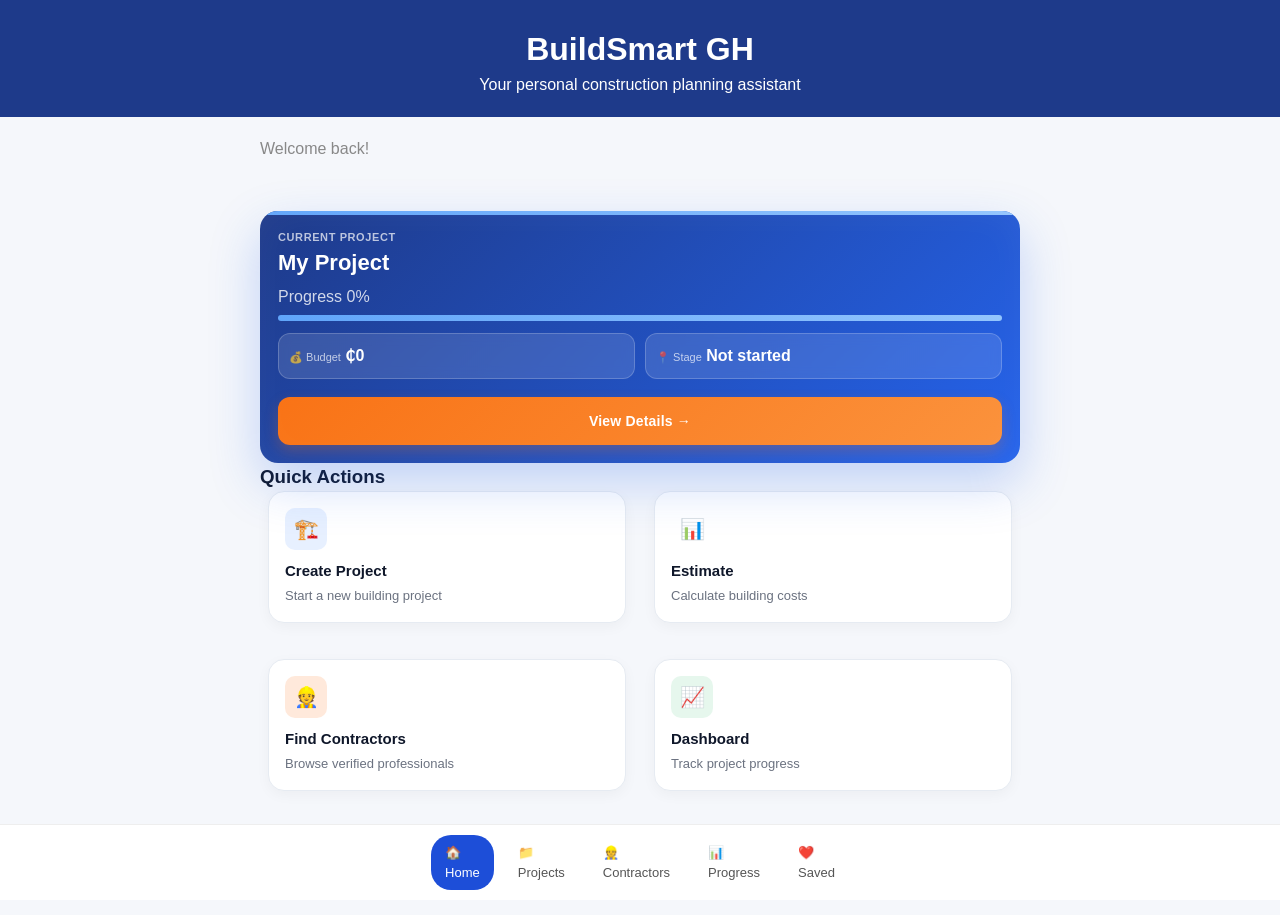
==== index.html @ ea1d282f "Initial commit - BuildSmart project (HTML, CSS, JS, assets) BuildSmart is a guided construction plan" ====
<!DOCTYPE html>
<html lang="en">

<head>
<meta charset="UTF-8">
<meta name="viewport" content="width=device-width, initial-scale=1.0">
<title>BuildSmart GH</title>

<link rel="stylesheet" href="styles.css">
<link rel="stylesheet" href="premium.css">
<link rel="icon" href="data:,">
</head>

<body>

<header class="main-header">
  <h1>BuildSmart GH</h1>
  <p>Your personal construction planning assistant</p>
</header>

<main class="dashboard-container">

  <!-- HEADER -->
  <section class="dashboard-header">
    <p>Welcome back!</p>
  </section>

<!-- ========================= -->
<!-- STAGE TRACKER -->
<!-- ========================= -->
<div id="stageTracker" class="stage-tracker"></div>

  <!-- CURRENT PROJECT CARD -->
  <div class="current-project-card">
  <h3>Current Project</h3>

  <p id="currentProjectName">My Project</p>

  <!-- Progress -->
  <div class="progress-section">
    <div class="progress-header">
      <span>Progress</span>
      <span id="progressPercent">0%</span>
    </div>

    <div class="progress-bar">
      <div id="progressFill"></div>
    </div>
  </div>

  <!-- Info Boxes -->
    <div class="project-info">
    <div class="info-box">
      <span class="label">Budget</span>
      <span id="projectBudget">₵0</span>
    </div>

    <div class="info-box">
        <span class="label">Stage</span>
        <span id="stageText">Not started</span>
      </div>
    </div>

  <!-- CTA -->
    <button class="primary-btn full-width" onclick="goTo('estimate-result.html')">
      View Details →
    </button>
  </div>

  <!-- QUICK ACTIONS -->
<section class="quick-actions">
  <h3>Quick Actions</h3>

  <div class="actions-grid">

    <!-- CREATE PROJECT (PRIMARY ENTRY) -->
    <div class="action-card" onclick="goTo('create-project.html')">
      <div class="action-icon blue">🏗️</div>
      <h4>Create Project</h4>
      <p>Start a new building project</p>
    </div>

    <!-- ESTIMATE (TOOL) -->
    <div class="action-card" onclick="goTo('estimator.html')">
      <div class="action-icon purple">📊</div>
      <h4>Estimate</h4>
      <p>Calculate building costs</p>
    </div>

    <!-- FIND CONTRACTORS -->
    <div class="action-card" onclick="goTo('contractors.html')">
      <div class="action-icon orange">👷</div>
      <h4>Find Contractors</h4>
      <p>Browse verified professionals</p>
    </div>

    <!-- DASHBOARD (TRACK PROGRESS) -->
    <div class="action-card" onclick="goTo('estimate-result.html')">
      <div class="action-icon green">📈</div>
      <h4>Dashboard</h4>
      <p>Track project progress</p>
    </div>

  </div>
</section>

</main>

<nav class="bottom-nav">

  <a href="index.html" class="nav-item active">
    <span>🏠</span>
    <p>Home</p>
  </a>

  <a href="projects.html" class="nav-item">
    <span>📁</span>
    <p>Projects</p>
  </a>

  <a href="contractors.html" class="nav-item">
    <span>👷</span>
    <p>Contractors</p>
  </a>

  <a href="estimate-result.html" class="nav-item">
    <span>📊</span>
    <p>Progress</p>
  </a>

  <a href="saved.html" class="nav-item">
    <span>❤️</span>
    <p>Saved</p>
  </a>

</nav>

<!-- ===== SCRIPT ===== -->
<script src="script.js"></script>

</body>
</html>
---- styles.css ----
/* DESIGN SYSTEM */

body {
  background: #f7f8fa;
  font-family: Arial, sans-serif;
  margin: 0;
  color: #1a1a1a;
}

/* ===== DASHBOARD CORE SYSTEM ===== */

.btn-primary {
  display: block;
  width: 100%;

  padding: 10px;
  border-radius: 6px;

  text-align: center;
  text-decoration: none;
  font-weight: 500;

  border: 1px solid #ccc;
  background: transparent;
  color: #111;
}

.btn-primary:hover {
  background: #333;
}





/* =========================
   RESET / BASE
========================= */
* {
  margin: 0;
  padding: 0;
  box-sizing: border-box;
}

body {
  font-family: Arial, sans-serif;
  background: #f4f6f8;
  color: #111;
  line-height: 1.5;
}


/* =========================
   HEADER
========================= */
.main-header {
  background: #1e3a8a;
  color: white;
  padding: 25px;
  text-align: center;
}

.main-header nav {
  margin-top: 10px;
}

.main-header nav a {
  color: #c7d2fe;
  text-decoration: none;
  margin: 0 10px;
  font-size: 14px;
}


/* =========================
   GLOBAL BUTTON SYSTEM
========================= */
.btn {
  padding: 10px 16px;
  border-radius: 8px;
  text-decoration: none;
  color: white;
  font-weight: 600;
  display: inline-block;
  border: none;
  cursor: pointer;
  transition: 0.2s ease;

}

/* =========================
   PAGE CONTAINER
========================= */
.contractor-profile,
.contractors-page,
.dashboard-page {
  max-width: 1100px;
  margin: 40px auto;
  padding: 0 20px;
}


/* =========================
   HERO SECTION
========================= */
.hero {
  display: flex;
  gap: 30px;
  background: white;
  padding: 25px;
  border-radius: 12px;
  align-items: center;
  box-shadow: 0 5px 15px rgba(0,0,0,0.05);
}

.profile-img {
  width: 260px;
  height: 180px;
  object-fit: cover;
  border-radius: 10px;
}

.hero-info h2 {
  font-size: 26px;
  margin-bottom: 10px;
}

.specialty {
  color: #6b7280;
  margin-bottom: 12px;
}

.hero-info p {
  margin-bottom: 6px;
}


/* =========================
   PROFILE DETAILS
========================= */
.profile-details {
  display: grid;
  grid-template-columns: 2fr 1fr 1fr;
  gap: 20px;
  margin-top: 25px;
}

.about,
.services,
.portfolio {
  background: white;
  padding: 20px;
  border-radius: 12px;
}

.services ul {
  padding-left: 18px;
}

.portfolio-grid {
  display: grid;
  gap: 10px;
}

.portfolio-grid img {
  width: 100%;
  height: 90px;
  object-fit: cover;
  border-radius: 8px;
}

/* =========================
   DASHBOARD
========================= */
.dashboard-card {
  background: white;
  padding: 20px;
  border-radius: 12px;
  box-shadow: 0 5px 15px rgba(0,0,0,0.05);
}

.estimate-btn {
  background: #2563eb;
  color: white;
  padding: 8px 14px;
  border-radius: 6px;
  text-decoration: none;
}



.secondary-btn {
  background: #eef2ff; /* soft blue tint */
  color: #3b82f6;
  border: none;
  padding: 14px;
  border-radius: 10px;
  font-weight: 600;
  cursor: pointer;
}

.primary-btn:hover {
  background: #2f49d1;
}

.secondary-btn:hover {
  background: #e0e7ff;
}
/* =========================
   PROGRESS SYSTEM
========================= */
.stage-icon {
  width: 18px;
  height: 18px;
  border-radius: 50%;
  border: 2px solid #ccc;
  display: flex;
  align-items: center;
  justify-content: center;
}


.progress-list li.completed .stage-icon {
  background: #16a34a;
  border-color: #16a34a;
  color: white;
}

.progress-list li.active .stage-icon {
  border-color: #1a73e8;
  background: #eef4ff;
}


/* =========================
   COST / BUDGET
========================= */
.cost-breakdown {
  margin-top: 20px;
}

#costList li {
  display: flex;
  justify-content: space-between;
  padding: 10px 0;
  border-bottom: 1px solid #eee;
}

.total-cost {
  margin-top: 12px;
  color: #1a73e8;
}

.budget-bar {
  width: 100%;
  height: 8px;
  background: #e5e7eb;
  border-radius: 6px;
  margin-top: 6px;
}

.budget-fill {
  height: 100%;
  width: 0%;
  border-radius: 6px;
  background: #16a34a;
}

#insightsList li {
  margin-bottom: 6px;
}


/* =========================
   FOOTER
========================= */
footer {
  text-align: center;
  margin: 40px 0;
  color: #555;
}


/* =========================
   RESPONSIVE
========================= */
@media (max-width: 768px) {
  .hero {
    flex-direction: column;
    text-align: center;
  }

  .profile-details {
    grid-template-columns: 1fr;
  }
}

/* =========================
   PAGE CENTERING + CARD
========================= */

.home-page,
.form-page {
  display: flex;
  justify-content: center;
  align-items: center;
  min-height: 80vh;
}

.home-card,
.form-card {
  background: white;
  padding: 30px;
  width: 420px;
  border-radius: 12px;
  box-shadow: 0 10px 25px rgba(0,0,0,0.08);
  text-align: center;
}


/* =========================
   BUTTON SYSTEM (UNIFIED)
========================= */

.home-btn,
.form-btn {
  display: inline-block;
  margin-top: 15px;
  padding: 12px 18px;
  background: #2563eb;
  color: white;
  border-radius: 8px;
  text-decoration: none;
  border: none;
  cursor: pointer;
  font-size: 15px;
  transition: 0.2s ease;
}

.home-btn:hover,
.form-btn:hover {
  background: #1d4ed8;
}


/* =========================
   FORM STRUCTURE
========================= */

.form-card form {
  display: flex;
  flex-direction: column;
  gap: 15px;
}

.form-card input {
  width: 100%;
  padding: 12px;
  border-radius: 8px;
  border: 1px solid #d1d5db;
  font-size: 14px;
}

/* =========================
   CONTRACTOR LIST LAYOUT (FINAL)
========================= */
#contractorList {
  display: flex;
  flex-wrap: wrap;
  gap: 20px;
  margin-top: 20px;
}



/* =========================
   CARD LAYOUT (IMAGE + INFO)
========================= */
.card-top {
  display: flex;
  gap: 12px;
  align-items: flex-start;
}

/* =========================
   IMAGE (PASSPORT STYLE)
========================= */
.card-img {
  width: 70px;
  height: 70px;
  border-radius: 12px;
  object-fit: cover;
  flex-shrink: 0;
}

/* =========================
   CONTENT AREA
========================= */
.card-info {
  flex: 1;
}

/* =========================
   TEXT STYLES
========================= */
.card-info h3 {
  font-size: 17px;
  margin-bottom: 4px;
}

.card-info span {
  font-size: 12px;
  font-weight: 600;
  color: #3b82f6;
  display: inline-block;
  margin-bottom: 6px;
}

/* =========================
   BADGE
========================= */
.badge {
  display: inline-block;
  margin: 4px 0;
  padding: 3px 10px;
  font-size: 11px;
  border-radius: 20px;
  background: #e0f2fe;
  color: #0369a1;
  font-weight: 600;
}

/* =========================
   PRICE
========================= */
.price {
  font-size: 16px;
  font-weight: bold;
  color: #16a34a;
  margin: 6px 0;
}

/* =========================
   LOCATION
========================= */
.location {
  font-size: 13px;
  color: #6b7280;
  margin: 2px 0;
}

/* =========================
   EXPERIENCE
========================= */
.meta {
  font-size: 12px;
  color: #6b7280;
  margin-top: 3px;
}



/* =========================
   RECOMMENDED TOOLTIP
========================= */
.badge {
  position: relative;
  cursor: pointer;
}

.badge .tooltip {
  position: absolute;
  top: 130%;
  left: 0;

  width: 190px;
  background: #111827;
  color: white;
  font-size: 11px;
  padding: 8px;
  border-radius: 6px;
  line-height: 1.4;

  box-shadow: 0 6px 14px rgba(0,0,0,0.2);

  /* 🔥 animation fix */
  opacity: 0;
  pointer-events: none;
  transform: translateY(5px);
  transition: opacity 0.2s ease, transform 0.2s ease;
}

.badge:hover .tooltip {
  opacity: 1;
  transform: translateY(0);
}

.badge.cheap .tooltip {
  background: #064e3b; /* dark green */
}

/* =========================
   BUDGET BADGES
========================= */

.badge.cheap {
  background: #fef3c7;
  color: #92400e;
}

.badge.within {
  background: #ecfdf5;
  color: #166534;
  font-weight: 500;
  font-size: 11px;
  padding: 3px 8px;
  opacity: 0.85;
}

.badge.over {
  background: #fee2e2;
  color: #991b1b;
}

.badge {
  position: relative; /* REQUIRED for tooltip positioning */
  display: inline-block;
}

/* Tooltip hidden by default */
.badge .tooltip {
  display: none;
  position: absolute;
  top: 120%;
  left: 0;

  width: 180px;
  background: #111827;
  color: white;
  font-size: 11px;
  padding: 8px;
  border-radius: 6px;

  z-index: 10;
}

/* Show ONLY on hover */
.badge:hover .tooltip {
  display: block;
}

.badge .tooltip {
  opacity: 0;
  transform: translateY(5px);
  transition: all 0.2s ease;
}

.badge:hover .tooltip {
  opacity: 1;
  transform: translateY(0);
  display: block;
}

/* =========================
 ELITE PAINTERS CONTRACTORS PROFILE
========================= */
.contractor-profile {
  padding: 30px;
}

.hero {
  display: flex;
  gap: 20px;
  margin-bottom: 30px;
}

.profile-img {
  width: 150px;
  height: 150px;
  border-radius: 16px;
  object-fit: cover;
}

.hero-info h2 {
  margin-bottom: 6px;
}

.specialty {
  color: #3b82f6;
  font-weight: bold;
}

.buttons {
  margin: 10px 0;
}

.btn {
  display: inline-block;
  padding: 10px 14px;
  margin-right: 8px;
  border-radius: 8px;
  text-decoration: none;
  color: white;
}

.call {
  background: #16a34a;
}

.whatsapp {
  background: #25D366;
}

.profile-details {
  display: grid;
  grid-template-columns: repeat(3, 1fr);
  gap: 20px;
}

.portfolio-grid {
  display: grid;
  grid-template-columns: repeat(3, 1fr);
  gap: 10px;
}

.portfolio-grid img {
  width: 100%;
  border-radius: 10px;
}


/* =========================
 ELITE PAINTERS CONTRACTORS PROFILE
========================= */
.contractor-profile {
  padding: 40px;
  max-width: 1100px;
  margin: auto;
}

/* HERO CARD */
.hero {
  display: grid;
  grid-template-columns: 180px 1fr;
  gap: 30px;
  align-items: center;

  background: #ffffff;
  padding: 25px;
  border-radius: 14px;
  box-shadow: 0 6px 18px rgba(0,0,0,0.06);
}

/* IMAGE */
.profile-img {
  width: 180px;
  height: 180px;
  border-radius: 16px;
  object-fit: cover;
}

/* TEXT SIDE */
.hero-info h2 {
  margin-bottom: 6px;
}

.specialty {
  color: #3b82f6;
  font-weight: 600;
  margin-bottom: 10px;
}

/* SPACE OUT INFO */
.hero-info p {
  margin: 6px 0;
}

/* BUTTONS ROW */
.buttons {
  margin-top: 12px;
  display: flex;
  gap: 10px;
}

/* =========================
   CONTRACTOR PROFILE PAGE
========================= */

.contractor-profile {
  max-width: 1000px;
  margin: 40px auto;
  padding: 20px;
}

.hero {
  display: flex;
  gap: 25px;
  align-items: flex-start;
  background: #fff;
  padding: 20px;
  border-radius: 14px;
  box-shadow: 0 6px 18px rgba(0,0,0,0.06);
}

.profile-img {
  width: 140px;
  height: 140px;
  object-fit: cover;
  border-radius: 20px;
}

.hero-info {
  flex: 1;
}

.buttons {
  display: flex;
  gap: 10px;
  margin-top: 10px;
}

.profile-details {
  display: grid;
  grid-template-columns: repeat(auto-fit, minmax(250px, 1fr));
  gap: 20px;
  margin-top: 25px;
}

.profile-details div {
  background: #fff;
  padding: 15px;
  border-radius: 12px;
}

.portfolio-grid {
  display: grid;
  grid-template-columns: repeat(3, 1fr);
  gap: 10px;
}

.portfolio-grid img {
  width: 100%;
  height: 90px;
  object-fit: cover;
  border-radius: 8px;
  cursor: pointer;
}

.hero {
  display: flex;
  gap: 25px;
  align-items: center;
  background: #fff;
  padding: 25px;
  border-radius: 14px;
  box-shadow: 0 6px 18px rgba(0,0,0,0.06);
}

.profile-img {
  width: 120px;
  height: 120px;
  border-radius: 16px;
  object-fit: cover;
}

.hero-middle {
  flex: 1;
}

.hero-middle h2 {
  margin-bottom: 4px;
}

.specialty {
  color: #2563eb;
  margin-bottom: 10px;
}

.hero-meta {
  display: flex;
  gap: 20px;
  margin-bottom: 15px;
}

.hero-actions {
  display: flex;
  gap: 10px;
  flex-wrap: wrap;
}

.btn {
  display: inline-flex;
  align-items: center;
  justify-content: center;

  padding: 10px 16px;
  min-height: 42px;

  border-radius: 8px;
  font-size: 14px;
  font-weight: 500;

  text-decoration: none;
  border: none;
  cursor: pointer;

  white-space: nowrap;
}

.view-btn {
  opacity: 1 !important;
  pointer-events: auto !important;
   background: #2563eb;
  cursor: pointer;
}


/* ===== MAIN CONTAINER ===== */

.contractor-list {
  max-width: 900px;
  margin: 40px auto;
  padding: 0 20px;
}

/* ===== CONTRACTOR CARD ===== */

.contractor-card {
  display: flex;
  gap: 14px;
  background: #fff;
  padding: 14px 16px;
  border-radius: 12px;
  box-shadow: 0 2px 8px rgba(0,0,0,0.05);
  margin-bottom: 16px;
  align-items: center;
}

.contractor-card img {
  width: 64px;
  height: 64px;
  border-radius: 12px;
  object-fit: cover;
}

.contractor-hero {
  background: #1f3b64;
  color: white;
  padding: 30px 20px;
}

.contractor-hero h1 {
  margin-bottom: 5px;
}

.search-box input {
  width: 100%;
  padding: 12px;
  border-radius: 10px;
  border: none;
  margin-top: 15px;
}

input[type="search"],
.search-bar 

.search-bar {
  width: 100%;
  max-width: 600px;
  margin: 0 auto;
  display: block;

  padding: 12px 16px;
  border-radius: 10px;
  border: none;
  outline: none;
}

.specialty-filter {
  display: flex;
  gap: 10px;
  padding: 15px;
  overflow-x: auto;
}

.specialty-filter button {
  padding: 8px 14px;
  border-radius: 20px;
  border: none;
  background: #eee;
}

.specialty-filter .active {
  background: #1f3b64;
  color: white;
}

.profile-avatar {
  width: 100px;
  height: 100px;
  border-radius: 50%;
  margin-bottom: 10px;
}

.verified {
  color: green;
  font-size: 14px;
  margin-left: 5px;
}

.role {
  color: #666;
  margin-bottom: 5px;
}

.rating {
  margin-bottom: 15px;
}

.profile-stats {
  display: flex;
  justify-content: space-between;
  margin-top: 15px;
}

.profile-stats div {
  background: #f5f5f5;
  padding: 10px;
  border-radius: 10px;
  width: 30%;
  text-align: center;
}

.profile-actions {
  display: flex;
  gap: 10px;
  margin-top: 20px;
}

.profile-actions a {
  flex: 1;
  text-align: center;
  padding: 12px;
  border-radius: 10px;
  text-decoration: none;
}

.secondary-btn {
  border: 1px solid #ccc;
  color: #333;
}

/* ===== TEXT HIERARCHY ===== */

.info h3 {
  margin: 0;
  font-size: 16px;
  font-weight: 600;
}

.info .role {
  margin: 2px 0;
  color: #6b7280;
  font-size: 13px;
}

.info p {
  margin: 2px 0;
  font-size: 13px;
  color: #444;
}
/* ===== ACTION BUTTONS ===== */

.actions {
  display: flex;
  gap: 8px;
  margin-top: 8px;
}

.actions a {
  text-decoration: none;
  padding: 6px 10px;
  border-radius: 8px;
  font-size: 13px;
  background: #eef2ff;
  color: #1e3a8a;
  font-weight: 500;
  transition: 0.2s;
}

.actions a:hover {
  background: #dbe3ff;
}

/* ===== CARD WIDTH CONTROL ===== */

.contractor-card {
  width: 100%;
}

/* ===== RESPONSIVE GRID ===== */

@media (min-width: 768px) {
  .contractor-list {
    display: grid;
    grid-template-columns: 1fr 1fr;
    gap: 20px;
  }
}

.contractor-list {
  margin-top: 30px;
  padding: 0 16px;
}

@media (max-width: 768px) {
  .contractor-list {
    grid-template-columns: 1fr;
  }
}

/* ===== ESTIMATE HEADER ===== */
.estimate-header + * {
  margin-top: 30px;
}

.estimate-header h1 {
  margin-bottom: 10px;
}

/* ===== FORM ===== */
.estimate-header {
  background: #2f4a6d;
  color: white;
  padding: 40px 20px;
  text-align: center;
}

.estimate-header p {
  opacity: 0.9;
  margin-bottom: 20px;
}

.form-section {
  background: #fff;
  padding: 16px;
  border-radius: 12px;
  margin-bottom: 16px;
}

/* ===== OPTIONS ===== */
.options {
  display: flex;
  flex-wrap: wrap;
  gap: 10px;
}

.options button {
  padding: 10px 14px;
  border-radius: 10px;
  border: 1px solid #ddd;
  background: #f9f9f9;
}

/* ===== CTA ===== */
.submit-btn {
  width: 100%;
  padding: 14px;
  background: #f59e0b;
  border: none;
  border-radius: 10px;
  color: white;
  font-weight: bold;
}

/* ===== SUBTEXT (LIGHT GREY TEXT) ===== */
.subtext {
  color: #6b7280;   /* soft grey */
  font-size: 14px;
  margin-top: 4px;
}

/* ===== DASHBOARD ===== */

.dashboard-container {
  max-width: 800px;
  margin: auto;
  padding: 20px;
}

/* HEADER */
.dashboard-header h2 {
  margin: 0;
}

.dashboard-header p {
  color: #888;
}

/* UPDATES */
.update-item {
  background: white;
  padding: 12px;
  border-radius: 10px;
  margin-top: 10px;
}

.contractor-list {
  max-width: 700px;
  margin: auto;
  display: flex;
  flex-direction: column;
  gap: 20px;
}

.contractor-list {
  display: grid;
  grid-template-columns: repeat(2, 1fr);
  gap: 20px;
}

/* BEDROOM FLOOR HIGHLIGHT */
button.active {
  background-color: #2d4ef5;
  color: white;
  border: none;
}

/* ===== ESTIMATE RESULT ===== */

.estimate-result {
  padding: 20px;
}

/* RESULT CARD */
.result-card {
  background: #fff;
  border-radius: 20px;
  padding: 24px;
  margin-top: -40px; /* 👈 pulls it upward */
  box-shadow: 0 10px 30px rgba(0,0,0,0.08);
  position: relative;
  z-index: 2;
}

.result-card h1 {
  font-size: 32px;
  margin: 10px 0;
}

.section-spacing {
  margin-top: 20px;
}

.secondary-btn {
  background: #eee;
  border: none;
  padding: 12px;
  border-radius: 10px;
}

.secondary-btn.full {
  width: 100%;
}

.result-actions {
  display: flex;
  gap: 10px;
  margin-top: 10px;
}

/* STAGES */
.stage-card {
  background: #fff;
  border-radius: 16px;
  padding: 20px;
  margin: 20px auto;              /* spacing between cards */
  max-width: 720px;              /* controls width (IMPORTANT) */
  box-shadow: 0 4px 12px rgba(0,0,0,0.06);  /* floating effect */
  border: 1px solid #eee;
}
.stage-wrapper {
  max-width: 760px;
  margin: 0 auto;
}

.section-spacing {
  margin-top: 20px;
}

.materials-card {
  background: #fff;
  border-radius: 16px;
  padding: 20px;
  box-shadow: 0 4px 12px rgba(0,0,0,0.05);
}

.material-item {
  display: flex;
  justify-content: space-between;
  padding: 12px 0;
  border-bottom: 1px solid #eee;
}

.material-item:last-child {
  border-bottom: none;
}

.chart-container {
  max-width: 260px;
  margin: 20px auto;
}

.chart-card {
  background: #fff;
  border-radius: 16px;
  padding: 20px;
  box-shadow: 0 4px 12px rgba(0,0,0,0.05);
}

.amount {
  float: right;
}

/* MATERIALS */
.material-item {
  display: flex;
  justify-content: space-between;
  padding: 10px 0;
  border-bottom: 1px solid #eee;
}

/* CTA */
.estimate-actions {
  margin-top: 24px;
  display: flex;
  flex-direction: column;
  gap: 12px; /* 👈 THIS CREATES CLEAN SPACE */
}

/* ===== STAGE HEADER ===== */
.stage-header {
  display: flex;
  justify-content: space-between;
  align-items: center;
}

.stage-header-main {
  font-weight: 600;
  font-size: 16px;
}

.stage-header-sub {
  font-size: 12px;
  color: #6b7280;
  margin-top: 2px;
}

.stage-header-top {
  display: flex;
  justify-content: space-between;
  align-items: center;
}

.stage-financial {
  margin-top: 6px;
  font-size: 14px;
  font-weight: 600;
}

.stage-sub {
  color: #6b7280;
  font-weight: 400;
  margin-left: 4px;
}

.stage-variance {
  margin-left: 10px;
  font-weight: 600;
}

.stage-variance.over {
  color: #dc2626;
}

.stage-variance.under {
  color: #16a34a;
}

/* ===== QUICK TIPS ===== */
.quick-tips {
  margin-top: 12px;
  background: #f9fafb;
  padding: 12px;
  border-radius: 10px;
}

.tips-title {
  font-weight: 600;
  margin-bottom: 6px;
}

.quick-tips ul {
  padding-left: 18px;
  margin: 0;
}

.quick-tips li {
  margin-bottom: 4px;
  font-size: 14px;
}


/* ===== LAYOUT CONTAINER ===== */

.estimate-result {
  max-width: 720px;   /* controls card width */
  margin: 0 auto;     /* centers everything */
  padding: 20px;
}

.estimate-card {
  position: relative;
  z-index: 2;
  margin-top: -40px;   /* pulls it upward slightly */
  box-shadow: 0 10px 25px rgba(0,0,0,0.1);
}

/* ===== STAGE COLORS ===== */

.stage-card.foundation .progress-fill {
  background: #2b4c7e; /* blue */
}

.stage-card.walls .progress-fill {
  background: #f97316; /* orange */
}

.stage-card.roofing .progress-fill {
  background: #10b981; /* green */
}

.stage-card.windows .progress-fill {
  background: #facc15; /* yellow */
}

.stage-card.finishing .progress-fill {
  background: #ef4444; /* red */
}

.stage-card {
  position: relative;
  overflow: hidden;
}

.stage-card::before {
  content: "";
  position: absolute;
  top: 0;
  left: 0;
  height: 4px;
  width: 100%;
}

.stage-card {
  background: #fff;
  border-radius: 16px;
  padding: 20px;
  box-shadow: 0 4px 12px rgba(0,0,0,0.05);
}

.materials-card {
  background: #fff;
  border-radius: 16px;
  padding: 20px;
  box-shadow: 0 4px 12px rgba(0,0,0,0.05);
}

body {
  background: #f5f7fb;
}

/* Match colors */
.stage-card.foundation::before { background: #2b4c7e; }
.stage-card.walls::before { background: #f97316; }
.stage-card.roofing::before { background: #10b981; }
.stage-card.windows::before { background: #facc15; }
.stage-card.finishing::before { background: #ef4444; }

/* ===== CONTRACTOR PROFILE ===== */

.profile-card {
  background: #fff;
  border-radius: 16px;
  padding: 20px;
  text-align: center;
  box-shadow: 0 4px 12px rgba(0,0,0,0.05);
}

.profile-image {
  width: 100%;
  max-width: 300px;
  border-radius: 12px;
  margin-bottom: 15px;
}

.profile-meta {
  color: #777;
  margin-bottom: 10px;
}

.price {
  color: #3b5bfd;
  margin: 10px 0;
}

.profile-description {
  font-size: 14px;
  color: #555;
  margin-bottom: 20px;
}

.contractor-hero {
  background: #2f4a6d;
  padding: 50px 20px 60px;
}

.hero-content {
  max-width: 700px;
  margin: 0 auto;
  text-align: center;
  color: white;
}

.hero-content h1 {
  margin-bottom: 10px;
}

.hero-content p {
  margin-bottom: 20px;
  opacity: 0.9;
}

/* HERO */
.contractor-hero {
  background: #2f4a6d;
  padding: 20px 16px; /* MUCH tighter */
}

.hero-content {
  max-width: 700px;
  margin: 0 auto;
  text-align: center;
  color: white;
}

/* CONTENT */
.contractor-content {
  padding: 30px 16px;
}

/* FILTER */
.specialty-tabs {
  display: flex;
  gap: 10px;
  overflow-x: auto;
  margin-bottom: 20px;
}

.specialty-tabs span {
  padding: 10px 16px;
  background: #eee;
  border-radius: 20px;
  white-space: nowrap;
  cursor: pointer;
}

.specialty-tabs .active {
  background: #2f4a6d;
  color: white;
}

/* CARD SPACING */
.contractor-list {
  display: flex;
  flex-direction: column;
  gap: 20px;
}

/* ===== CLEAN CONTRACTOR PAGE STYLES ===== */

/* HERO */
.contractor-hero {
  background: #2f4a6d;
  padding: 50px 20px 60px;
}

.hero-content {
  max-width: 700px;
  margin: 0 auto;
  text-align: center;
  color: white;
}

.hero-content h1 {
  margin-bottom: 6px;
  font-size: 28px;
}

.hero-content p {
  margin-bottom: 15px;
  font-size: 14px;
  opacity: 0.9;
}

.search-bar {
  width: 100%;
  max-width: 600px;
  margin: 0 auto;
  display: block;
  padding: 14px;
  border-radius: 10px;
  border: none;
  font-size: 14px;
}

/* MAIN CONTENT */
.contractor-content {
  padding: 30px 16px;
}

/* FILTER TABS */
.specialty-tabs {
  display: flex;
  justify-content: center;   /* CENTER THEM */
  gap: 10px;
  flex-wrap: wrap;           /* allow wrapping */
  margin-bottom: 20px;
}

.specialty-tabs span {
  padding: 8px 14px;
  background: #eee;
  border-radius: 20px;
  cursor: pointer;
  font-size: 13px;
}

.specialty-tabs .active {
  background: #2f4a6d;
  color: white;
}

/* CONTRACTOR LIST */
.contractor-list {
  display: flex;
  flex-direction: column;
  gap: 20px;
}

/* CONTRACTOR CARD (CONTROLLED VERSION) */
.contractor-card {
  display: flex;
  gap: 15px;
  padding: 16px;
  background: white;
  border-radius: 12px;
  box-shadow: 0 4px 12px rgba(0,0,0,0.05);
  align-items: center;
}

/* IMAGE */
.contractor-card .avatar {
  width: 70px;
  height: 70px;
  border-radius: 10px;
  object-fit: cover;
}

/* INFO */
.contractor-card .info {
  flex: 1;
}

.contractor-card h3 {
  margin: 0;
}

.contractor-card .role {
  color: gray;
  font-size: 14px;
  margin-bottom: 5px;
}

/* ACTION BUTTONS */
.contractor-card .actions {
  display: flex;
  gap: 10px;
  margin-top: 10px;
}

.contractor-card .actions a {
  padding: 6px 10px;
  background: #f0f2f5;
  border-radius: 8px;
  text-decoration: none;
  font-size: 13px;
}

/* PROFILE PAGE */
.profile-page {
  padding: 20px 16px 80px;
}

/* HERO */
.profile-card {
  text-align: center;
  background: white;
  padding: 20px;
  border-radius: 14px;
  box-shadow: 0 4px 12px rgba(0,0,0,0.05);
}

.profile-avatar {
  width: 100px;
  height: 100px;
  border-radius: 50%;
  object-fit: cover;
  margin-bottom: 10px;
}

.verified {
  color: green;
  font-size: 14px;
}

.role {
  color: gray;
  margin-bottom: 5px;
}

.rating {
  font-size: 14px;
}

/* STATS */
.profile-stats {
  display: flex;
  justify-content: space-between;
  margin: 20px 0;
  gap: 10px;
}

.stat {
  flex: 1;
  background: #f5f6f8;
  padding: 15px;
  border-radius: 10px;
  text-align: center;
}

/* TABS */
.profile-tabs {
  display: flex;
  justify-content: center;
  gap: 12px;
  background: #f0f2f5;
  padding: 6px;
  border-radius: 20px;
  margin-bottom: 20px;
}

.profile-tabs span {
  padding: 8px 14px;
  border-radius: 20px;
}

.profile-tabs .active {
  background: white;
}

/* SECTIONS */
.profile-section {
  background: white;
  padding: 16px;
  border-radius: 12px;
  margin-bottom: 15px;
}

/* SKILLS */
.skills {
  display: flex;
  flex-wrap: wrap;
  gap: 10px;
}

.skills span {
  background: orange;
  color: white;
  padding: 6px 10px;
  border-radius: 20px;
  font-size: 13px;
}

/* CERTS */
.certs li {
  margin-bottom: 8px;
}

.contractor-card {
  position: relative;
}

.save-btn {
  position: absolute;
  top: 10px;
  right: 10px;
  background: #fff;
  border: none;
  border-radius: 50%;
  font-size: 18px;
  padding: 6px 8px;
  cursor: pointer;
  box-shadow: 0 2px 6px rgba(0,0,0,0.15);
  transition: transform 0.2s ease;
}

.save-btn:hover {
  transform: scale(1.1);
}

/* ACCOUNT PAGE */

.account-profile {
  text-align: center;
  padding: 20px;
}

.account-profile .avatar {
  width: 80px;
  height: 80px;
  background: #ddd;
  border-radius: 50%;
  margin: 0 auto 10px;
}

.account-menu {
  padding: 10px 20px;
}

.menu-item {
  display: flex;
  justify-content: space-between;
  padding: 15px 0;
  border-bottom: 1px solid #eee;
  text-decoration: none;
  color: #333;
  font-size: 16px;
}

.account-actions {
  padding: 20px;
}

.danger-btn {
  width: 100%;
  padding: 15px;
  background: red;
  color: white;
  border: none;
  border-radius: 8px;
  font-size: 16px;
}

/* History */
.history-card {
  cursor: pointer;
}

.history-card:hover {
  transform: translateY(-4px);
  box-shadow: 0 10px 20px rgba(0,0,0,0.08);
}

/* ===== CLEAN BOTTOM NAV (NO OVERLAP BUGS) ===== */

.bottom-nav {
  position: fixed;
  bottom: 0;
  left: 0;
  width: 100%;

  display: flex;
  justify-content: center;
  gap: 10px;

  padding: 10px 0;
  background: #ffffff;
  border-top: 1px solid #eee;

  z-index: 10;
}

/* NAV BUTTON STYLE */
.bottom-nav a {
  text-decoration: none;
  color: #555;
  font-size: 13px;
  font-weight: 500;

  padding: 8px 14px;
  border-radius: 20px;

  transition: all 0.2s ease;
}

/* HOVER */
.bottom-nav a:hover {
  background: #f1f5f9;
  color: #1d4ed8;
}

/* ACTIVE PAGE */
.bottom-nav a.active {
  background: #1d4ed8;
  color: #ffffff;
}

/* TAP FEEDBACK */
.bottom-nav a:active {
  transform: scale(0.95);
}

/* SAFE CONTENT SPACE */
body {
  padding-bottom: 80px;
}

/* ESTIMATE BUTTON */
.submit-btn:disabled {
  background: #ccc;
  cursor: not-allowed;
  opacity: 0.7;
}

.task-insights {
  margin-top: 8px;
  display: flex;
  flex-direction: column;
  gap: 6px;
}

.insight {
  font-size: 12px;
  padding: 6px 8px;
  border-radius: 6px;
}

.insight.warning {
  background: #ffe5e5;
  color: #b30000;
}

.insight.tip {
  background: #e6f0ff;
  color: #0047b3;
}

.insight.positive {
  background: #e6ffed;
  color: #0a7f3f;
}

.estimator {
  padding: 20px;
  max-width: 800px;
  margin: auto;
}

.estimator-hero {
  text-align: center;
  margin-bottom: 30px;
}

.estimator-hero h1 {
  font-size: 28px;
  margin-bottom: 10px;
}

.estimator-card {
  background: #fff;
  padding: 20px;
  border-radius: 12px;
  margin-bottom: 20px;
}

.input-group {
  margin-top: 15px;
}

.input-group label {
  display: block;
  font-weight: 600;
  margin-bottom: 8px;
}

.option-grid {
  display: flex;
  flex-wrap: wrap;
  gap: 10px;
}

.option-grid button {
  padding: 12px 16px;
  border-radius: 8px;
  border: 1px solid #ddd;
  background: #f9f9f9;
  cursor: pointer;
}

.option-grid button.active {
  background: #2d6cdf;
  color: #fff;
  border: none;
}

input {
  width: 100%;
  padding: 12px;
  border-radius: 8px;
  border: 1px solid #ddd;
}

small {
  display: block;
  margin-top: 5px;
  color: #777;
}

.estimate-preview {
  text-align: center;
  margin: 30px 0;
}

#liveEstimate {
  font-size: 32px;
  font-weight: bold;
}

.estimator-action {
  text-align: center;
}

#calculateBtn {
  padding: 14px 24px;
  background: #2d6cdf;
  color: white;
  border: none;
  border-radius: 10px;
  font-size: 16px;
  cursor: pointer;
}

/* ===============================
   SMART INSIGHTS UI
=============================== */

.insight-box ul {
  list-style: none;
  padding: 0;
  margin: 0;
}

/* BASE INSIGHT ITEM */
.insight-item {
  display: flex;
  align-items: center;
  gap: 10px;

  padding: 12px;
  margin-bottom: 10px;

  border-radius: 8px;
  font-size: 14px;
}

/* WARNING */
.insight-item.warning {
  background-color: #fdecc8;
  color: #8a5a00;
}

/* SUGGESTION (NEXT TASK) */
.insight-item.suggestion {
  background-color: #dce8ff;
  color: #1f4ed8;
  font-weight: 500;
}

/* INFO (THIS IS YOUR ISSUE) */
.insight-item.info {
  background-color: #f3f6fb;
  color: #334155;
}

/* ICON */
.insight-item .icon {
  font-size: 16px;
  flex-shrink: 0;
}

/* MESSAGE */
.insight-item .message {
  flex: 1;
}

.insight-group {
  margin-top: 10px;
}

.insight-heading {
  font-size: 12px;
  font-weight: 600;
  margin-bottom: 6px;
}

.insight-heading.critical {
  color: #b30000;
}

.insight-heading.warning {
  color: #cc7a00;
}

.insight-heading.info {
  color: #0047b3;
}

.insight.critical { background: #ffe5e5; color: #b30000; }
.insight.warning { background: #fff4e5; color: #cc7a00; }
.insight.info { background: #e6f0ff; color: #0047b3; }
.insight.positive { background: #e6ffed; color: #0a7f3f; }

.rec-btn {
  padding: 12px;
  border-radius: 8px;
  border: none;
  cursor: pointer;
  font-weight: 600;
}

.rec-btn.primary {
  background: #007bff;
  color: white;
}

.rec-btn.critical {
  background: #dc3545;
  color: white;
}

.rec-btn.warning {
  background: #ffc107;
}

.task-list {
  list-style: none;
  padding: 0;
  margin: 10px 0 20px;
}

.task-list li {
  padding: 10px;
  border-radius: 8px;
  margin-bottom: 8px;
  background: #f5f5f5;
  display: flex;
  align-items: center;
  gap: 10px;
}

.task-list li.completed {
  background: #e6f7ec;
  text-decoration: line-through;
  color: #2e7d32;
}

.task-list li.active {
  border: 2px solid #2f80ed;
  background: #eef4ff;
  font-weight: 600;
}

button.action-btn {
  appearance: none;
  border: none;
  outline: none;
}

a.action-btn {
  text-decoration: none;
}

.action-btn {
  display: flex;                /* 🔥 critical */
  align-items: center;
  justify-content: center;

  width: 100%;
  height: 52px;                 /* 🔥 force equal height */

  padding: 0 16px;
  border-radius: 10px;

  font-weight: 600;
  font-size: 14px;

  text-decoration: none;        /* for <a> */
  box-sizing: border-box;
}

.action-buttons {
  display: grid;
  grid-template-columns: 1fr 1fr 1fr;
  gap: 10px;

  align-items: stretch;   /* 🔥 ensures full height */
}

.action-buttons {
  display: grid;
  grid-template-columns: repeat(3, 1fr);
  gap: 10px;
}

.action-btn {
  height: 52px;
  border-radius: 10px;
  border: none;

  display: flex;
  align-items: center;
  justify-content: center;

  font-weight: 600;
  font-size: 14px;

  cursor: pointer;
}

.call-btn {
  background: #f2994a;
  color: white;
}

.message-btn {
  background: #f2f2f2;
  color: #333;
}

.hire-btn {
  background: #2f80ed;
  color: white;
}

.action-btn:hover {
  opacity: 0.9;
}

/* ===============================
   PROGRESS ACTIONS (Next + Reset)
================================= */
.progress-actions {
  display: flex;
  justify-content: space-between;
  align-items: stretch; /* ✅ IMPORTANT */
  margin-top: 16px;
  gap: 12px;
}

/* BOTH buttons share structure */
.progress-actions button {
  flex: 1;
  padding: 14px 16px;
  border-radius: 10px;
  font-weight: 600;
  border: none;
  cursor: pointer;
}

/* ✅ PRIMARY — NEXT */
.progress-actions .action-btn {
  background: linear-gradient(135deg, #22c55e, #16a34a);
  color: #fff;
}

.progress-actions .action-btn:hover {
  background: linear-gradient(135deg, #16a34a, #15803d);
}

/* ✅ SECONDARY — RESET */
.progress-actions .reset-btn {
  background: #ffffff;
  color: #ef4444;
  border: 2px solid #ef4444;
}

.progress-actions .reset-btn:hover {
  background: #ef4444;
  color: #fff;
}

/* ===== ACTION CARD (FIGMA STYLE) ===== */

.action-card {
  background: #ffffff;
  padding: 18px;
  border-radius: 16px;

  /* 🔥 KEY PART (Figma border) */
  border: 1px solid #e5e7eb;

  /* 🔥 subtle elevation */
  box-shadow: 0 2px 6px rgba(0, 0, 0, 0.04);

  cursor: pointer;
  transition: all 0.2s ease;
}

/* TEXT */

.action-card h4 {
  margin: 10px 0 4px;
  font-size: 15px;
  font-weight: 600;
}

.action-card p {
  font-size: 13px;
  color: #6b7280;
}

/* 🔥 HOVER (very subtle like Figma) */

.action-card:hover {
  transform: translateY(-2px);
  box-shadow: 0 6px 16px rgba(0, 0, 0, 0.06);
  border-color: #d1d5db;
}

/* 🔥 ACTIVE (press feedback) */

.action-card:active {
  transform: scale(0.98);
}


.actions-grid {
  display: grid;
  grid-template-columns: repeat(2, 1fr);
  gap: 15px;
}

/* ===== ICON STYLES ===== */

.action-icon {
  width: 42px;
  height: 42px;
  border-radius: 12px;

  display: flex;
  align-items: center;
  justify-content: center;

  font-size: 18px;
  margin-bottom: 10px;
}

/* COLORS */

.action-icon.blue {
  background: #e7f0ff;
}

.action-icon.orange {
  background: #ffe9db;
}

.action-icon.green {
  background: #e6f7ed;
}

.action-icon.yellow {
  background: #fff4d6;
}

/* ===============================
   PROJECT DETAILS UI
================================= */

.details-container {
  padding: 16px;
}

/* CARD (same system as action-card but slightly stronger) */
.details-card {
  background: #ffffff;
  padding: 18px;
  border-radius: 16px;
  border: 1px solid #e5e7eb;
  margin-bottom: 16px;
}

/* HEADER */
.details-header {
  padding: 16px;
  border-bottom: 1px solid #eee;
}

.back-btn {
  background: none;
  border: none;
  font-size: 14px;
  margin-bottom: 8px;
  cursor: pointer;
}

/* STAGE HEADER */
.stage-header {
  display: flex;
  justify-content: space-between;
  align-items: center;
  margin-bottom: 10px;
}

.stage-header h4 {
  font-size: 15px;
  font-weight: 600;
}

/* STATUS BADGES */
.stage-status {
  font-size: 12px;
  padding: 4px 10px;
  border-radius: 20px;
  font-weight: 500;
}

/* COMPLETED */
.stage-status.completed {
  background: #e6f7ed;
  color: #16a34a;
}

/* IN PROGRESS */
.stage-status.in-progress {
  background: #fff4d6;
  color: #d97706;
}

/* PENDING */
.stage-status.pending {
  background: #f1f5f9;
  color: #64748b;
}

/* PROGRESS BAR */
.progress-bar {
  height: 8px;
  background: #f1f5f9;
  border-radius: 6px;
  overflow: hidden;
  margin: 6px 0 12px;
}

.progress-bar div {
  height: 100%;
  background: #22c55e;
  transition: width 0.3s ease;
}

/* BUDGET ROW */
.budget-row {
  display: flex;
  justify-content: space-between;
  margin-top: 10px;
}

.budget-row p {
  font-size: 12px;
  color: #777;
}

.budget-row h4 {
  font-size: 14px;
}

/* OVER-BUDGET WARNING */
.over-budget {
  color: #ef4444;
}

/* ===============================
   EMPTY STATE (NO CONTRACTOR)
================================ */
.empty-state {
  display: none;
  margin-top: 20px;
  padding: 20px;
  background: #fff3f3;
  border: 1px solid #ffcccc;
  border-radius: 8px;
  color: #cc0000;
  font-weight: 500;
  white-space: pre-line;
}

/* ===============================
   CONTRACTOR FILTER STATES
================================ */

/* Hidden cards */
.contractor-card.hidden {
  display: none;
}

/* Perfect match */
.contractor-card.match {
  border: 2px solid #16a34a; /* green */
  opacity: 1;
}

.trust-score {
  margin-top: 8px;
  font-size: 12px;
  font-weight: 600;
  color: #2e7d32;
}

.task-item {
  padding: 16px;
  background: #f5f5f5;
  border-radius: 10px;
}

.task-title {
  font-weight: 600;
  margin-bottom: 10px;
}

.task-progress-bar {
  height: 24px;
  background: #ddd;
  border-radius: 6px;
  overflow: hidden;
  margin-bottom: 12px;
}

.task-progress-fill {
  height: 100%;
  background: #28a745;
  color: white;
  text-align: center;
  font-size: 12px;
  line-height: 24px;
  transition: width 0.3s ease;
}

.task-btn.primary {
  background: #2563eb;
  color: #fff;
  padding: 10px 18px;
  border-radius: 8px;
  font-weight: 700; /* 🔥 make bold */
  border: none;
  cursor: pointer;
}

.task-btn:disabled {
  background: #999;
}

/* ===============================
   STAGE PROGRESS BAR
=============================== */

.stage-progress-container {
  margin: 10px 0 20px;
}

#stageProgressBar {
  width: 100%;
  height: 24px;
  background: #ddd;
  border-radius: 6px;
  overflow: hidden;
}

#stageProgressFill {
  height: 100%;
  width: 0%;
  background: #007bff;
  color: white;
  text-align: center;
  line-height: 24px;
  font-size: 12px;
  transition: width 0.3s ease;
}

.stage-complete-msg {
  margin-top: 12px;
  padding: 10px;
  background: #e6f9f0;
  border: 1px solid #b2f0d1;
  border-radius: 8px;
  font-weight: 600;
}

.stage-section {
  margin-bottom: 20px;
}

.task-item {
  padding: 8px;
  margin: 5px 0;
}

.task-item.completed {
  color: green;
}

.task-item.locked {
  opacity: 0.4;
}

.stage-complete-msg {
  margin-top: 10px;
  font-weight: bold;
  color: green;
}

.completed-toggle {
  font-weight: 600;
  cursor: pointer;
  margin-bottom: 8px;
}

.task-item.locked {
  opacity: 0.5;
  font-style: italic;
}

.project-complete-msg {
  margin-top: 20px;
  padding: 15px;
  background: #d4edda;
  border-radius: 10px;
  text-align: center;
  font-weight: bold;
}

/* =========================
   STAGE TRACKER
========================= */
.stage-tracker {
  display: flex;
  justify-content: space-between;
  margin: 20px 0 30px;
  gap: 10px;
}

.stage-step {
  flex: 1;
  text-align: center;
  padding: 10px 8px;
  border-radius: 8px;
  font-size: 13px;
  font-weight: 600;
  background: #e5e7eb;
  color: #6b7280;
  position: relative;
}

/* ACTIVE */
.stage-step.active {
  background: #2563eb;
  color: white;
}

/* COMPLETED */
.stage-step.completed {
  background: #16a34a;
  color: white;
}

/* LOCKED */
.stage-step.locked {
  opacity: 0.5;
}

/* CONNECTOR LINE */
.stage-step::after {
  content: "";
  position: absolute;
  top: 50%;
  right: -5px;
  width: 10px;
  height: 2px;
  background: #d1d5db;
  transform: translateY(-50%);
}

.stage-step:last-child::after {
  display: none;
}

/* =========================
   LEFT SIDE (TEXT BLOCK)
========================= */

/* COST = FULL WIDTH */
#estimateValue {
  font-size: 26px;
  font-weight: 200;
  color: #f1f5f9; /* soft white, not pure */
}

/* PROJECT NAME */
#projectNameDisplay {
  font-size: 20px;
  font-weight: 600;
}

#projectSpent {
  font-size: 28px;
  font-weight: 700;
  color: #22c55e; /* ✅ GREEN (success / real money) */
}

/* =========================
   CONTRACTOR BLOCK
========================= */
.contractor-summary {
  display: flex;
  align-items: center;
  gap: 10px;

  grid-column: span 2;
}

.contractor-summary img {
  width: 45px;
  height: 45px;
  border-radius: 50%;
  border: 2px solid white;
}

/* =========================
   CONTRACTOR TOP (CENTERED)
========================= */
.contractor-top {
  text-align: center;
  margin-bottom: 20px;
}

.contractor-top img {
  width: 70px; /* 🔥 bigger */
  height: 70px;
  border-radius: 50%;
  border: 3px solid white;
  display: block;
  margin: 0 auto;
}

.contractor-top a {
  display: block;
  margin-top: 8px;
  color: white;
  text-decoration: none;
  font-weight: 600;
}

.contractor-top a:hover {
  text-decoration: underline;
}

/* =========================
   MAIN 2-COLUMN LAYOUT
========================= */
#estimateValue {
  font-size: 26px;
  font-weight: 200;
  margin-bottom: 10px;
}

/* =========================
   ACTION BUTTONS
========================= */
.result-actions {
  display: flex;
  justify-content: center; /* ✅ centered */
  gap: 15px;
  margin-top: 25px;
}

.result-actions button {
  padding: 10px 18px;
  border-radius: 8px;
  border: none;
  cursor: pointer;
}

.result-actions button:first-child {
  background: white;
  color: #2f4f7f;
  font-weight: 600;
}

.secondary-btn {
  background: rgba(255,255,255,0.2);
  color: white;
}

/* =========================
   WRAPPER
========================= */
.summary-wrapper {
  display: flex;
  justify-content: center;
  margin-top: 30px;
}

/* =========================
   CARD
========================= */
.summary-card {
  width: 100%;
  max-width: 950px;

  background: linear-gradient(135deg, #2f4f7f, #3d6cb9);
  color: white;

  border-radius: 16px;
  padding: 30px;

  box-shadow: 0 12px 30px rgba(0,0,0,0.15);
}

/* =========================
   CONTRACTOR (TOP CENTER)
========================= */
.contractor-top {
  text-align: center;
  margin-bottom: 25px;
}

.contractor-top img {
  width: 75px;
  height: 75px;
  border-radius: 50%;
  border: 3px solid white;
}

.contractor-top a {
  display: block;
  margin-top: 10px;
  color: white;
  font-weight: 600;
  text-decoration: none;
}

.contractor-top a:hover {
  text-decoration: underline;
}

/* =========================
   MAIN GRID (KEY FIX)
========================= */
.summary-grid {
  display: grid;
  grid-template-columns: 1fr 1fr;
  align-items: center;
  margin-top: 10px;
}

/* LEFT */
.summary-left {
  text-align: center;
}

/* RIGHT */
.summary-right {
  text-align: center;
  opacity: 0.9;

  display: flex;
  flex-direction: column;
  justify-content: center; /* ✅ vertical alignment */
  gap: 6px; /* ✅ tighter spacing */
}

.summary-right p:first-child {
  font-weight: 500; 
}

/* =========================
   BUTTONS
========================= */
.result-actions {
  display: flex;
  justify-content: center;
  gap: 15px;
  margin-top: 30px;
}

.result-actions button {
  padding: 12px 20px;
  border-radius: 10px;
  border: none;
  cursor: pointer;
}

.result-actions button:first-child {
  background: white;
  color: #2f4f7f;
  font-weight: 600;
}

.secondary-btn {
  background: rgba(255,255,255,0.2);
  color: white;
}

.insight-item.info {
  background: #f5f7fa;
  padding: 10px;
  border-radius: 6px;
}

.insight-item.warning { background: #fff3cd; }
.insight-item.critical { background: #f8d7da; }
.insight-item.suggestion { font-weight: 600; }

.insight-item {
  display: flex;
  align-items: center;
  gap: 10px;
  padding: 12px;
  margin-bottom: 10px;
  border-radius: 8px;
}

/* FORCE override */
.insight-item.info {
  background-color: #f3f6fb !important;
  color: #334155 !important;
}

.insight-item.warning {
  background-color: #fdecc8 !important;
}

.insight-item.suggestion {
  background-color: #dce8ff !important;
}

.insights-card .insight-item.info {
  background-color: #f3f6fb;
  color: #334155;
}

.insights-card .insight-item.warning {
  background-color: #fdecc8;
}

.insights-card .insight-item.suggestion {
  background-color: #dce8ff;
}

#projectInsightList {
  padding: 0;
  margin: 0;
  list-style: none;
}

#projectInsightList li {
  width: 100%;
}

/* ========================= */
/* TASK MODAL */
/* ========================= */
.modal {
  position: fixed;
  top: 0;
  left: 0;
  width: 100%;
  height: 100%;
  display: flex;
  align-items: center;
  justify-content: center;
  z-index: 9999;
}

.modal.hidden {
  display: none;
}

/* BACKDROP */
.modal-overlay {
  position: absolute;
  width: 100%;
  height: 100%;
  background: rgba(0, 0, 0, 0.6);
}

/* MODAL CARD */
.modal-content {
  position: relative;
  background: #ffffff;
  padding: 24px;
  border-radius: 14px;
  width: 90%;
  max-width: 420px;
  z-index: 2;

  box-shadow: 0 10px 30px rgba(0,0,0,0.2);
  animation: fadeIn 0.2s ease;
}

/* FORM */
.form-group {
  margin-bottom: 16px;
}

.form-group label {
  font-weight: 600;
  display: block;
  margin-bottom: 6px;
}

.form-group input,
.form-group textarea {
  width: 100%;
  padding: 10px;
  border-radius: 8px;
  border: 1px solid #ddd;
}

/* BUTTONS */
.modal-actions {
  margin-top: 16px;
  display: flex;
  gap: 10px;
}

.modal-actions button {
  flex: 1;
}

/* ANIMATION */
@keyframes fadeIn {
  from {
    transform: translateY(10px);
    opacity: 0;
  }
  to {
    transform: translateY(0);
    opacity: 1;
  }
}

.close-btn {
  cursor: pointer;
  font-size: 20px;
}

.summary-left h2,
.summary-right h2 {
  margin: 5px 0;
}

.summary-left p,
.summary-right p {
  color: rgba(255,255,255,0.85);
  font-weight: 500;
}

.recommendation-section {
  margin-top: 20px;
  padding: 16px;
  background: #0f172a;
  border-radius: 12px;
  color: #fff;
}

.recommendation-item {
  padding: 12px;
  margin-top: 10px;
  border-radius: 8px;
  cursor: pointer;
  font-weight: 500;
}

.recommendation-item.primary {
  background: #2563eb;
}

.recommendation-item.warning {
  background: #f59e0b;
}

.recommendation-item.critical {
  background: #ef4444;
}


.recommendation {
  padding: 10px;
  border-radius: 8px;
  margin-bottom: 8px;
  font-size: 14px;
}

.recommendation.primary {
  background: #e0f2fe;
  color: #0369a1;
}

.recommendation.warning {
  background: #fef3c7;
  color: #92400e;
}

.recommendation.critical {
  background: #fee2e2;
  color: #991b1b;
}

.recommendation-card {
  background: #f4f7fb;
  padding: 12px;
  border-radius: 8px;
  margin-bottom: 10px;
  font-size: 14px;
}

.inline-recommendation {
  margin: 8px 0;
  padding: 8px;
  border-radius: 6px;
  font-size: 13px;
}

.inline-recommendation.critical {
  background: #fee2e2;
  color: #b91c1c;
}

.inline-recommendation.warning {
  background: #fef3c7;
  color: #92400e;
}

.inline-recommendation.primary {
  background: #dbeafe;
  color: #1d4ed8;
}

.inline-insight {
  margin: 6px 0;
  padding: 6px 8px;
  border-radius: 6px;
  font-size: 12px;
}

.inline-insight.critical {
  background: #fee2e2;
  color: #b91c1c;
}

.inline-insight.warning {
  background: #fef3c7;
  color: #92400e;
}

.inline-insight.info {
  background: #e0f2fe;
  color: #075985;
}

.stage-card.locked {
  opacity: 0.5;
  pointer-events: none;
}

.stage-card.clickable {
  cursor: pointer;
  transition: 0.2s;
}

.stage-card.clickable:hover {
  transform: scale(1.02);
}

/* Top row only */
.task-item.active-task {
  display: block;
}

/* Create a row ONLY for first line */
.task-item.active-task > span,
.task-item.active-task > .task-btn {
  display: inline-block;
  vertical-align: middle;
}

/* Space between text and button */
.task-item.active-task .task-btn {
  margin-left: 12px;
}

/* Push insights below properly */
.task-item.active-task .task-insights {
  margin-top: 12px;
}

/* Space between action row and insights */
.task-item.active-task .task-insights {
  margin-top: 12px;
}

.task-item.active-task span {
  flex: 1;
}

.task-sub {
  font-size: 12px;
  color: #6b7280;
  margin-top: 4px;
}

.task-variance {
  font-size: 13px;
  font-weight: 600;
  margin-top: 2px;
}

.task-variance.over {
  color: #dc2626; /* red */
}

.task-variance.under {
  color: #16a34a; /* green */
}

.intelligence-panel {
  margin-top: 16px;
  padding: 16px;
  border-radius: 12px;
  background: #f8fafc;
  border: 1px solid #e2e8f0;
}

.intel-block {
  margin-bottom: 14px;
}

.intel-block h4 {
  margin-bottom: 6px;
  font-size: 14px;
  color: #1e293b;
}

.intel-block p {
  margin: 0;
  font-size: 14px;
  color: #475569;
}

.intel-block ul {
  padding-left: 18px;
  margin: 0;
}

.intel-block li {
  font-size: 14px;
  margin-bottom: 6px;
}

/* =========================
   🔮 STAGE PREDICTION
========================= */

.stage-prediction {
  margin-top: 8px;
  padding: 10px 12px;
  border-radius: 8px;
  font-size: 14px;
  font-weight: 600;
}

/* 🚨 Risk (Over budget) */
.stage-prediction.risk {
  background: #ffe5e5;
  color: #b00020;
  border-left: 4px solid #e53935;
}

/* ✅ Safe (Within budget) */
.stage-prediction.safe {
  background: #e6f4ea;
  color: #1b5e20;
  border-left: 4px solid #2e7d32;
}

/* =========================
   🧠 EXPLANATION NOTE
========================= */

.stage-note {
  font-size: 13px;
  color: #666;
  margin-top: 6px;
  padding-left: 4px;
}

/* =========================
   💰 FINANCIAL BLOCK
========================= */

.stage-financial {
  margin-top: 6px;
}

.stage-spent {
  font-size: 15px;
  font-weight: 600;
}

.stage-sub {
  color: #888;
  font-size: 13px;
  margin-left: 4px;
}

/* Variance */
.stage-variance {
  font-size: 13px;
  margin-top: 4px;
}

.stage-variance.over {
  color: #e53935;
}

.stage-variance.under {
  color: #2e7d32;
}

/* =========================
   🧱 STAGE CARD POLISH
========================= */

.stage-card {
  background: #fff;
  border-radius: 12px;
  padding: 16px;
  margin-bottom: 14px;
  box-shadow: 0 2px 6px rgba(0,0,0,0.05);
}

.stage-card-header h3 {
  margin: 0;
  font-size: 18px;
}

.stage-status {
  font-size: 13px;
  color: #666;
}
---- premium.css ----
:root {
  --primary: #2f6fed;
  --primary-hover: #255edb;

  --success: #16a34a;

  --bg: #f8fafc;
  --card: #ffffff;
  --border: #e5e7eb;

  --text: #0f172a;
  --text-muted: #64748b;

  --radius: 12px;
}

body {
  background: var(--bg);
  color: var(--text);
}

/* =========================
   DESIGN SYSTEM RESET (CONTROL)
========================= */

/* unify background */
body {
  background: #f6f8fb;
  font-family: -apple-system, BlinkMacSystemFont, "Segoe UI", Roboto, sans-serif;
  color: #0f172a;
}

/* fix typography consistency */
h1, h2, h3, h4 {
  margin: 0;
  font-weight: 600;
}

/* =========================
   PREMIUM CARD SYSTEM (CLEAN)
========================= */

/* ===== BASE CARDS ===== */
.current-project-card,
.action-card {
  border-radius: 18px;
  padding: 18px;
  transition: all 0.25s ease;
}

/* ===== CURRENT PROJECT (HERO CARD) ===== */
.current-project-card {
  background: linear-gradient(135deg, #1e3a8a, #2563eb);
  color: white;

  border: none;
  box-shadow: 0 20px 50px rgba(37, 99, 235, 0.25);

  position: relative;
  overflow: hidden;
}

/* top accent line */
.current-project-card::before {
  content: "";
  position: absolute;
  top: 0;
  left: 0;
  height: 4px;
  width: 100%;
  background: linear-gradient(90deg, #60a5fa, #93c5fd);
}

/* inner glow */
.current-project-card::after {
  content: "";
  position: absolute;
  inset: 0;
  border-radius: 18px;
  box-shadow: inset 0 0 40px rgba(255,255,255,0.05);
  pointer-events: none;
}

/* ===== TITLES ===== */
.current-project-card h3 {
  font-size: 11px;
  text-transform: uppercase;
  letter-spacing: 0.6px;
  color: rgba(255,255,255,0.7);
}

#currentProjectName {
  font-size: 22px;
  font-weight: 700;
  color: white;
}

/* ===== PROGRESS ===== */
.progress-section {
  margin-top: 6px;
}

.progress-header span {
  color: rgba(255,255,255,0.8);
}

.progress-bar {
  height: 8px;
  background: rgba(255,255,255,0.2);
  border-radius: 999px;
  overflow: hidden;
}

#progressFill {
  height: 100%;
  background: linear-gradient(90deg, #60a5fa, #93c5fd);
}

/* ===== PROJECT INFO ===== */
.project-info {
  display: flex;
  gap: 10px;
  margin-top: 10px;
}

.info-box {
  flex: 1;
  padding: 10px;
  border-radius: 12px;

  background: rgba(255,255,255,0.12);
  border: 1px solid rgba(255,255,255,0.2);

  backdrop-filter: blur(6px);
}

.label {
  font-size: 11px;
  color: rgba(255,255,255,0.7);
}

.info-box span:last-child {
  font-size: 16px;
  font-weight: 700;
  color: white;
}

/* icons */
.info-box:first-child .label::before {
  content: "💰 ";
}

.info-box:last-child .label::before {
  content: "📍 ";
}

/* ===== PRIMARY BUTTON ===== */
.primary-btn {
  width: 100%;
  padding: 12px;
  margin-top: 18px;

  border-radius: 12px;
  border: none;

  background: linear-gradient(135deg, #f97316, #fb923c);
  color: white;

  font-weight: 600;
  letter-spacing: 0.2px;

  cursor: pointer;
  transition: all 0.2s ease;

  box-shadow: 0 6px 14px rgba(249, 115, 22, 0.25);
}

.primary-btn:hover {
  background: linear-gradient(135deg, #ea580c, #f97316);
  transform: translateY(-2px);
  box-shadow: 0 10px 22px rgba(249, 115, 22, 0.35);
}

/* ===== ACTION GRID ===== */
.actions-grid {
  display: grid;
  grid-template-columns: repeat(2, 1fr);
  gap: 12px;
}

/* ===== ACTION CARDS ===== */
.action-card {
  background: #ffffff;
  border-radius: 16px;
  padding: 16px;

  border: 1px solid #e6ebf2;
  box-shadow: 0 4px 14px rgba(0,0,0,0.04);

  text-align: left;
  transition: all 0.2s ease;
}

.action-card:hover {
  transform: translateY(-2px);
  box-shadow: 0 10px 24px rgba(0,0,0,0.08);
}

/* ===== ACTION ICON ===== */
.action-icon {
  font-size: 20px;
  margin-bottom: 8px;
  border-radius: 10px;
}

/* ===== FORM CARD (PREMIUM) ===== */
.form-card {
  background: #ffffff;
  border-radius: 20px;
  padding: 32px;

  border: 1px solid #e6ebf2;

  box-shadow:
    0 25px 50px rgba(0,0,0,0.08),
    0 8px 20px rgba(0,0,0,0.04);

  max-width: 500px;
  margin: 60px auto;

  position: relative;
}

.form-card::before {
  content: "";
  position: absolute;
  top: 0;
  left: 0;

  height: 4px;
  width: 100%;

  background: linear-gradient(90deg, #2563eb, #60a5fa);

  border-top-left-radius: 20px;
  border-top-right-radius: 20px;
}

.form-card h2 {
  font-size: 24px;
  font-weight: 700;
  color: #0f172a;
  margin-bottom: 6px;
}

.form-subtext {
  color: #64748b;
  font-size: 14px;
  margin-bottom: 20px;
}

.form-card input {
  width: 100%;
  padding: 16px;

  border-radius: 12px;
  border: 1px solid #dbe2ea;

  font-size: 14px;

  transition: all 0.2s ease;
}

.form-card input:focus {
  border-color: #2563eb;
  box-shadow: 0 0 0 4px rgba(37,99,235,0.15);
  outline: none;
}

.form-card button {
  width: 100%;
  margin-top: 16px;

  padding: 14px;
  border-radius: 12px;
  border: none;

  background: #2563eb;
  color: #ffffff;
  font-weight: 600;

  cursor: pointer;
  transition: all 0.2s ease;
}

.form-card button:hover {
  background: #1d4ed8;
  transform: translateY(-2px);
  box-shadow: 0 10px 20px rgba(37,99,235,0.2);
}

body {
  background: #eef2f7;
}

.form-page {
  padding-top: 40px;
}

.form-page {
  display: flex;
  justify-content: center;
  align-items: flex-start;

  padding-top: 60px;
}

.form-card {
  width: 100%;
  max-width: 520px;
}

.main-header {
  padding-bottom: 20px;
}

.form-card button::after {
  content: " →";
}

.form-card h2::after {
  content: "Step 1 of 3";
  display: block;
  font-size: 12px;
  color: #94a3b8;
  margin-top: 4px;
}

.form-card input:focus {
  transform: scale(1.01);
}

.form-card input::placeholder {
  color: #94a3b8;
}

/* ===== ESTIMATOR CARD BASE ===== */
.estimator-card {
  display: flex;
  flex-direction: column;
  gap: 16px;

  padding: 20px;
  box-sizing: border-box;
}

/* ===== INPUT GROUP ===== */
.input-group {
  display: flex;
  flex-direction: column;
  gap: 8px;
}

/* ===== OPTION GRID ===== */
.option-grid {
  display: grid;
  grid-template-columns: repeat(auto-fit, minmax(100px, 1fr));
  gap: 10px;
}

/* ===== ESTIMATE PANEL BASE ===== */
.estimate-panel {
  max-width: 400px;
  margin: 32px auto 0;

  display: flex;
  flex-direction: column;
  gap: 16px;
  text-align: center;
}

/* ===== ALIGN HERO WITH LAYOUT ===== */
.estimator-hero {
  max-width: 1200px;
  margin: 0 auto;
  padding: 0 24px 16px;
}

/* ===== HEADER ALIGNMENT ===== */
.estimate-header {
  max-width: 1200px;
  margin: 0 auto;
  padding: 16px 24px;
}

/* ===== LAYOUT ===== */
.estimator-layout {
  max-width: 900px;
  margin: 0 auto;
  padding: 24px;
}

.estimator-form {
  display: flex;
  flex-direction: column;
  gap: 24px;
}

.estimator-row {
  display: grid;
  grid-template-columns: 1fr 1fr;
  gap: 24px;
}

.estimator-card {
  display: flex;
  flex-direction: column;
  gap: 16px;

  padding: 20px;
}

.input-group {
  display: flex;
  flex-direction: column;
  gap: 8px;
}

.option-grid {
  display: grid;
  grid-template-columns: repeat(auto-fit, minmax(100px, 1fr));
  gap: 10px;
}

.card-inner {
  display: contents;
}

/* ===== ESTIMATOR CARD SYSTEM ===== */
.estimator-card {
  background: var(--card);
  border: 1px solid var(--border);
  border-radius: var(--radius);

  padding: 24px;
  transition: all 0.2s ease;
}

/* Subtle elevation on hover */
.estimator-card:hover {
  border-color: #dbeafe;
  box-shadow: 0 4px 16px rgba(0,0,0,0.04);
}

/* ===== CARD TITLES ===== */
.estimator-card h2 {
  font-size: 20px;
  font-weight: 600;
  line-height: 1.3;

  margin: 0 0 8px;
}

/* ===== LABELS ===== */
.input-group label {
  font-size: 14px;
  font-weight: 500;

  color: var(--text);
}

/* ===== HELPER TEXT ===== */
.input-group small,
.form-subtext {
  font-size: 13px;
  color: var(--text-muted);
  line-height: 1.4;
}

/* ===== INPUT FIELDS ===== */
input[type="text"],
input[type="number"],
input[type="file"] {
  width: 100%;
  height: 44px;

  padding: 0 14px;

  border-radius: 10px;
  border: 1px solid var(--border);

  font-size: 14px;
  background: #fff;

  transition: all 0.2s ease;
}

/* Focus state */
input:focus {
  outline: none;
  border-color: var(--primary);
  box-shadow: 0 0 0 3px rgba(47,111,237,0.1);
}

/* ===== ESTIMATE PANEL (UPGRADE) ===== */
.estimate-panel {
  background: var(--card);
  border: 1px solid var(--border);
  border-radius: var(--radius);

  padding: 36px 24px;

  text-align: center;
}

/* Title */
.estimate-panel h3 {
  font-size: 15px;
  font-weight: 500;
  color: var(--text-muted);

  margin-bottom: 8px;
}

/* Amount (MAKE THIS POP) */
#liveEstimate {
  font-size: 40px;
  font-weight: 700;

  margin: 8px 0 20px;

  letter-spacing: -1px;

  color: var(--primary);
}

/* ===== CTA BUTTON (UPGRADE) ===== */
#calculateBtn {
  width: 100%;
  height: 52px;

  border-radius: 14px;
  border: none;

  background: var(--primary);
  color: #fff;

  font-size: 16px;
  font-weight: 600;

  cursor: pointer;
  transition: all 0.2s ease;
}

/* Hover */
#calculateBtn:hover {
  background: var(--primary-hover);
  transform: translateY(-1px);
  box-shadow: 0 6px 18px rgba(47,111,237,0.2);
}

/* Click */
#calculateBtn:active {
  transform: scale(0.98);
}

.estimate-panel {
  max-width: 380px;
  margin: 40px auto 0;
}

.estimate-panel {
  box-shadow: 0 8px 30px rgba(0,0,0,0.06);
}

#liveEstimate.has-value {
  color: var(--primary);
}

/* ===== CONTRACTOR CARD ===== */
.contractor-card {
  box-shadow: 0 2px 6px rgba(0,0,0,0.03);
}

.contractor-card:hover {
  box-shadow: 0 10px 28px rgba(0,0,0,0.08);
}

.contractor-card .avatar {
  width: 64px;
  height: 64px;

  border-radius: 14px;
  object-fit: cover;

  border: 2px solid #f1f5f9;
}

.contractor-card .info {
  flex: 1;
}

.contractor-card h3 {
  font-size: 16px;
  font-weight: 600;
  margin-bottom: 2px;
}

.contractor-card .role {
  font-size: 13px;
  color: var(--text-muted);
  margin-bottom: 8px;
}

.contractor-card p {
  font-size: 13px;
  margin: 2px 0;
}

.contractor-insight {
  display: flex;
  gap: 10px;
  margin-top: 8px;
}

/* Trust */
.trust-score {
  font-size: 12px;
  font-weight: 600;
  color: var(--success);
}

/* Fit badge */
.fit-badge {
  font-size: 12px;
  padding: 4px 8px;
  border-radius: 999px;
  background: #eef2ff;
  color: var(--primary);
}

.contractor-card .actions {
  display: flex;
  gap: 12px;
  margin-top: 10px;
}

.contractor-card .actions a {
  padding: 6px 12px;
  border-radius: 8px;

  background: #f8fafc;
  border: 1px solid var(--border);

  color: #334155;

  font-size: 13px;
  font-weight: 500;

  transition: all 0.2s ease;
}

/* Hover */
.contractor-card .actions a:hover {
  border-color: var(--primary);
  color: var(--primary);
  background: #f1f5ff;
}

.contractor-card .actions a:hover {
  text-decoration: underline;
}

.save-btn {
  position: absolute;
  top: 12px;
  right: 12px;

  width: 36px;
  height: 36px;

  border-radius: 50%;
  border: 1px solid var(--border);

  background: #fff;

  display: flex;
  align-items: center;
  justify-content: center;

  cursor: pointer;
  transition: all 0.2s ease;
}

.save-btn:hover {
  background: #fef2f2;
  border-color: #fca5a5;
}

.contractor-list {
  display: flex;
  flex-direction: column;
  gap: 20px;
}

.contractor-card .info p {
  display: flex;
  align-items: center;
  gap: 6px;
}

/* ===== FILTER TABS ===== */
.specialty-tabs {
  display: flex;
  gap: 10px;
  overflow-x: auto;
  padding: 8px 0;
}

.specialty-tabs span {
  padding: 8px 14px;
  border-radius: 999px;
  background: #fff;
  border: 1px solid var(--border);

  font-size: 13px;
  cursor: pointer;

  transition: all 0.2s ease;
}

/* Hover */
.specialty-tabs span:hover {
  border-color: var(--primary);
  background: #f1f5ff;
}

/* Active */
.specialty-tabs .active {
  background: var(--primary);
  color: #fff;
  border-color: var(--primary);
}

.contractor-card .actions {
  margin-top: 12px;
  padding-top: 10px;
  border-top: 1px solid var(--border);
}

.primary-btn {
  width: 100%;
  height: 48px;

  border-radius: 12px;
  border: none;

  background: linear-gradient(135deg, #f97316, #fb923c);

  color: #fff;

  font-size: 14px;
  font-weight: 600;

  transition: all 0.2s ease;
}

/* Hover */
.primary-btn:hover {
  transform: translateY(-1px);
  box-shadow: 0 8px 20px rgba(249, 115, 22, 0.25);
}

.contractor-card p {
  display: flex;
  align-items: center;
  gap: 6px;
}

/* Base stays same */
.action-btn {
  flex: 1;
  padding: 14px;
  border-radius: 14px;
  border: none;
  font-size: 14px;
  cursor: pointer;
  transition: all 0.2s ease;
}

/* De-emphasize utilities */
.call-btn {
  background: #f3f4f6;
  color: #444;
}

.message-btn {
  background: #eef2ff;
  color: #3730a3;
}

/* PRIMARY CTA */
.hire-btn {
  background: linear-gradient(135deg, #2563eb, #1d4ed8);
  color: #fff;
  font-weight: 600;

  box-shadow: 0 6px 18px rgba(37, 99, 235, 0.25);
}

/* Interaction */
.hire-btn:hover {
  transform: translateY(-2px) scale(1.02);
}

.action-btn:hover:not(.hire-btn) {
  transform: translateY(-1px);
  opacity: 0.9;
}

.stat {
  background: #fff; /* ensure same as other cards */

  border-radius: 18px;
  padding: 16px 12px;

  text-align: center;

  box-shadow: 0 6px 18px rgba(0,0,0,0.05);

  min-height: 72px;

  display: flex;
  flex-direction: column;
  justify-content: center;
}

.stat:hover {
  transform: translateY(-3px);
}

/* Label */
.stat p {
  font-size: 12px;
  color: #888;
  margin-bottom: 6px;
}

/* Value (this is what builds trust) */
.stat h3 {
  font-size: 18px;
  font-weight: 700;
  color: #111;
}

.profile-page .tabs-card {
  background: #fff !important;
  border-radius: 20px;

  padding: 12px;
  margin: 0 8px 20px;

  box-shadow: 0 6px 20px rgba(0,0,0,0.05);
}

.profile-tabs {
  display: flex;
  gap: 8px;
}

.tab {
  flex: 1;
  padding: 12px;
  border-radius: 12px;
}

/* ACTIVE = decision surface */
.tab.active {
  background: #111;
  color: #fff;
  font-weight: 600;
  box-shadow: 0 4px 12px rgba(0,0,0,0.15);
}

.profile-section {
  background: #fff;
  border-radius: 18px;
  padding: 20px;

  margin-bottom: 18px;

  box-shadow: 0 6px 20px rgba(0,0,0,0.04);
}

.profile-section h3 {
  font-size: 16px;
  margin-bottom: 12px;
}

.profile-section p {
  font-size: 14px;
  line-height: 1.6;
  color: #444;
}

.skills {
  display: flex;
  flex-wrap: wrap;
  gap: 10px;
}

.skills span {
  background: #fff7ed;
  color: #c2410c;

  padding: 8px 12px;
  border-radius: 999px;

  font-size: 12px;
  font-weight: 500;
}

body {
  background: #f5f7fb;
}

.profile-card {
  background: #fff;
  padding: 32px 20px 26px;
  border-radius: 22px;

  text-align: center;

  box-shadow: 0 10px 35px rgba(0,0,0,0.06);

  margin-bottom: 24px;
}

.profile-card h2 {
  font-size: 22px;
  font-weight: 700;
  margin-bottom: 4px;
  letter-spacing: -0.2px;
}

.role {
  font-size: 14px;
  color: #666;
  margin-bottom: 8px;
}

.rating {
  font-size: 14px;
  color: #f59e0b;
  font-weight: 500;
}

.profile-stats {
  display: grid;
  grid-template-columns: repeat(3, 1fr);
  gap: 16px;

  width: 100%;
  box-sizing: border-box;

  margin-bottom: 24px;
}

.action-card {
  margin: 0 8px 24px;
}

.tabs-card {
  margin: 0 8px 20px;
  padding: 10px;

  border-radius: 20px;
}

.tab:hover {
  background: #e5e7eb;
}

.profile-section {
  margin: 0 8px 18px;
  padding: 20px;

  border-radius: 20px;
}

.profile-page {
  max-width: 720px;
  margin: 24px auto 0;  /* ← add top spacing */
  padding: 0 12px 40px;
}

.certs {
  list-style: none;
  padding: 0;
  margin: 0;
}

.certs li {
  font-size: 14px;
  margin-bottom: 8px;
}

.profile-page .tab {
  background: #f3f4f6 !important;
  color: #333;
}

.profile-page .tab.active {
  background: #111 !important;
  color: #fff !important;
}

.profile-tabs {
  background: transparent !important;
}

.stat {
  background: #ffffff;
  border-radius: 16px;

  padding: 18px 12px;
  text-align: center;

  box-shadow: 0 4px 12px rgba(0,0,0,0.04);

  display: flex;
  flex-direction: column;
  justify-content: center;

  min-height: 80px;

  transition: transform 0.2s ease, box-shadow 0.2s ease;
}

.stat:hover {
  transform: translateY(-2px);
  box-shadow: 0 8px 20px rgba(0,0,0,0.06);
}

.stat p {
  font-size: 12px;
  color: #888;
  margin-bottom: 6px;
}

.stat h3 {
  font-size: 18px;
  font-weight: 700;
  color: #111;
}

/* ===== FINAL PROFILE STATS (LOCKED) ===== */
.profile-stats {
  display: grid;
  grid-template-columns: repeat(3, 1fr);
  gap: 16px;

  margin: 24px 8px;
}

.profile-stats .stat {
  background: #ffffff;

  border-radius: 16px;
  padding: 18px 12px;

  text-align: center;

  box-shadow: 0 6px 18px rgba(0,0,0,0.05);

  min-height: 80px;

  display: flex;
  flex-direction: column;
  justify-content: center;
}

/* FIX: normalize stat children without breaking cards */
.profile-stats > div {
  width: 100%;
}

/* ===== PROJECT CASE STUDY STYLE ===== */

.project-item {
  background: #fff;
  border-radius: 16px;
  padding: 16px;
  margin-bottom: 14px;

  box-shadow: 0 4px 12px rgba(0,0,0,0.04);

  text-align: left; /* 🔥 FORCE LEFT ALIGN */
}

/* HEADER */
.project-header {
  display: flex;
  justify-content: space-between;
  align-items: center;
  margin-bottom: 6px;
}

.project-header h4 {
  font-size: 15px;
  font-weight: 600;
}

/* LOCATION */
.project-location {
  font-size: 13px;
  color: #777;
  margin-bottom: 6px;
}

/* META */
.project-meta {
  font-size: 13px;
  color: #555;
  margin-bottom: 10px;
}

/* STATUS */
.status.completed {
  background: #dcfce7;
  color: #166534;
  font-size: 11px;
  padding: 4px 10px;
  border-radius: 999px;
}

/* DESCRIPTION */
.project-description {
  font-size: 13px;
  color: #444;
  line-height: 1.5;
}

#projects h3 {
  margin-bottom: 12px;
}

.project-item {
  padding: 18px;
}

.profile-section {
  margin-bottom: 20px;
}

#projects .project-item {
  border: 1px solid rgba(0,0,0,0.04);
}

.project-item:hover {
  transform: translateY(-2px);
  box-shadow: 0 10px 24px rgba(0,0,0,0.06);
}

/* =========================
   STAGE TRACK
========================= */
.stage-track-wrapper {
  margin: 20px 0 16px;
  padding: 14px 16px;
  border-radius: 14px;
  background: #ffffff;
  box-shadow: 0 4px 20px rgba(0,0,0,0.04);
  padding: 18px 20px;
}

.stage-track {
  display: flex;
  align-items: center;
  gap: 12px;
  white-space: nowrap;
  flex-wrap: nowrap; /* 🚨 VERY IMPORTANT */
  position: relative;
  z-index: 1;
  gap: 16px;
}

.stage-track::before {
  content: "";
  position: absolute;
  top: 50%;
  left: 0;
  right: 0;
  height: 2px;
  background: #e5e7eb;
  transform: translateY(-50%);
  z-index: 0;
}

.stage-step {
  position: relative;
  z-index: 1;
  padding: 10px 16px;
  border-radius: 999px;
  font-size: 13px;
  white-space: nowrap;
  background: #f8fafc;
  flex-shrink: 0;
}

.stage-step.active {
  background: #2563eb;
  color: #fff;
  box-shadow: 0 6px 18px rgba(37, 99, 235, 0.25);
  transform: scale(1.05);
  border: 1px solid rgba(255,255,255,0.2);
}

.stage-step.locked {
  background: #f1f5f9;
  color: #94a3b8;
  opacity: 0.7;
}

.stage-meta {
  font-size: 13px;
  color: #64748b;
  margin-top: 10px;
  padding-left: 4px;
} 

.stage-track::before {
  content: "";
  position: absolute;
  top: 50%;
  left: 16px;
  right: 16px;
  height: 2px;
  background: #e5e7eb;
  transform: translateY(-50%);
  z-index: 0;
}

/* ============================= */
/* CURRENT ACTION CARD */
/* ============================= */

.current-action-card {
  margin: 16px 0 24px;
  padding: 20px;
  border-radius: 16px;
  background: linear-gradient(135deg, #ffffff, #f8fafc);
  box-shadow: 0 10px 30px rgba(0,0,0,0.05);
  border: 1px solid #eef2f7;
}

.action-header {
  font-weight: 600;
  font-size: 14px;
  color: #64748b;
  margin-bottom: 10px;
}

.action-stage {
  font-size: 13px;
  color: #94a3b8;
}

.action-task {
  font-size: 18px;
  font-weight: 600;
  margin: 6px 0 14px;
}

.action-btn {
  background: #f97316;
  color: #fff;
  border: none;
  padding: 12px 18px;
  border-radius: 10px;
  font-weight: 600;
  cursor: pointer;
  margin-bottom: 12px;
}

.action-btn:hover {
  opacity: 0.9;
}

.action-meta {
  font-size: 13px;
  color: #64748b;
}

.action-guidance {
  margin-bottom: 6px;
}

.action-cost {
  font-weight: 500;
}

/* ============================= */
/* ACTION INSIGHT */
/* ============================= */

.action-insight {
  margin-top: 12px;
  padding: 12px;
  border-radius: 10px;
  background: #f8fafc;
  border: 1px solid #e2e8f0;
}

.insight-title {
  font-size: 13px;
  font-weight: 600;
  margin-bottom: 6px;
  color: #334155;
}

.insight-list {
  padding-left: 16px;
  font-size: 13px;
  color: #64748b;
}

.insight-list li {
  margin-bottom: 4px;
}

/* ============================= */
/* ACTION INSIGHT */
/* ============================= */

.action-insight {
  margin-top: 12px;
  padding: 12px;
  border-radius: 10px;
  background: #f8fafc;
  border: 1px solid #e2e8f0;
}

.insight-title {
  font-size: 13px;
  font-weight: 600;
  margin-bottom: 6px;
  color: #334155;
}

.insight-list {
  padding-left: 16px;
  font-size: 13px;
  color: #64748b;
}

.insight-list li {
  margin-bottom: 4px;
}

/* =========================
   FILTER BAR — PREMIUM
========================= */

.filter-btn {
  padding: 6px 14px;
  border-radius: 20px;
  border: 1px solid #ddd;
  background: #fff;
  font-size: 14px;
  cursor: pointer;

  transition: all 0.25s ease;
}

/* Hover */
.filter-btn:hover {
  background: #f5f7fa;
  border-color: #bbb;
}

/* Active (selected) */
.filter-btn.active {
  background: #1f3c88;
  color: #fff;
  border-color: #1f3c88;
  box-shadow: 0 4px 10px rgba(31, 60, 136, 0.25);
}

/* Filter container spacing */
.filter-container {
  display: flex;
  gap: 10px;
  margin: 20px 0;
  flex-wrap: wrap;
  justify-content: center; 
}

/* =========================
   CONTRACTOR CARD — PREMIUM
========================= */

.contractor-card {
  padding: 20px 24px;
  border-radius: 16px;
  background: #fff;

  box-shadow: 0 8px 24px rgba(0, 0, 0, 0.06);

  transition: all 0.25s ease;
}

/* Hover effect */
.contractor-card:hover {
  transform: translateY(-4px);
  box-shadow: 0 12px 32px rgba(0, 0, 0, 0.1);
}

.contractor-card h3 {
  font-size: 18px;
  font-weight: 600;
  margin-bottom: 4px;
}

.contractor-card .role {
  font-size: 14px;
  color: #666;
  margin-bottom: 8px;
}

.contractor-card .meta {
  font-size: 14px;
  color: #444;
  margin-bottom: 10px;
}

.contractor-card .trust-score {
  font-size: 13px;
  font-weight: 500;
}

.fit-badge {
  font-size: 12px;
  padding: 4px 10px;
  border-radius: 12px;
}

.contractor-card .actions {
  display: flex;
  gap: 10px;
  margin-top: 14px;
}

.contractor-card button {
  font-size: 13px;
  padding: 6px 12px;
  border-radius: 8px;
}

.contractor-card img {
  width: 60px;
  height: 60px;
  border-radius: 12px;
  object-fit: cover;
}

/* =========================
   CARD LAYOUT STRUCTURE
========================= */

.contractor-card {
  display: flex;
  align-items: flex-start;
  gap: 16px;
}

/* LEFT: IMAGE */
.contractor-card img {
  flex-shrink: 0;
  margin-top: 4px;
}

/* RIGHT: CONTENT */
.contractor-card .card-content {
  flex: 1;
}

/* HEADER (NAME + ROLE) */
.contractor-card .card-header {
  margin-bottom: 8px;
}

.contractor-card .card-header h3 {
  margin: 0;
}

.contractor-card .card-header p {
  margin: 2px 0 0;
}

/* META (rating + location) */
.contractor-card .meta {
  display: flex;
  flex-direction: column;
  gap: 4px;
  margin-bottom: 10px;
}

/* TRUST ROW */
.contractor-card .trust-row {
  display: flex;
  align-items: center;
  gap: 10px;
  margin-bottom: 12px;
}

/* DIVIDER */
.contractor-card hr {
  border: none;
  border-top: 1px solid #eee;
  margin: 12px 0;
}

/* COMPLETION MODAL */
.completion-modal {
  position: fixed;
  inset: 0;
  background: rgba(0,0,0,0.6);
  display: flex;
  align-items: center;
  justify-content: center;
  z-index: 9999;
}

.completion-modal.hidden {
  display: none;
}

.completion-content {
  background: white;
  padding: 40px;
  border-radius: 16px;
  text-align: center;
  width: 90%;
  max-width: 400px;
  animation: scaleIn 0.3s ease;
}

.completion-icon {
  font-size: 40px;
  margin-bottom: 10px;
}

.completion-content h2 {
  margin-bottom: 8px;
}

.completion-content p {
  color: #555;
}

.completion-stats {
  margin: 20px 0;
  text-align: left;
}

.completion-actions {
  display: flex;
  gap: 10px;
}

.completion-actions button {
  flex: 1;
  padding: 10px;
  border-radius: 8px;
  border: none;
  cursor: pointer;
}

.completion-actions button:first-child {
  background: #2563eb;
  color: white;
}

.completion-actions button:last-child {
  background: #f3f4f6;
}

@keyframes scaleIn {
  from { transform: scale(0.9); opacity: 0; }
  to { transform: scale(1); opacity: 1; }
}

.completion-content {
  position: relative;
  background: white;
  padding: 40px 30px;
  border-radius: 18px;
  text-align: center;
  width: 90%;
  max-width: 420px;
  animation: scaleIn 0.35s ease;
  overflow: hidden;
}

#confettiCanvas {
  position: absolute;
  inset: 0;
  pointer-events: none;
}

.completion-icon {
  font-size: 42px;
  margin-bottom: 10px;
}

.completion-stats {
  display: flex;
  justify-content: space-between;
  margin: 20px 0;
  background: #f9fafb;
  padding: 14px;
  border-radius: 10px;
}

.completion-stats div {
  text-align: left;
}

.completion-stats span {
  font-size: 12px;
  color: #666;
}

.completion-stats strong {
  display: block;
  font-size: 16px;
}

.completion-actions {
  display: flex;
  gap: 10px;
  margin-top: 15px;
}

.completion-actions .primary {
  background: #2563eb;
  color: white;
}

/* =========================
   PROJECT GRID
========================= */
.project-grid {
  display: grid;
  align-items: stretch;
  grid-template-columns: repeat(auto-fit, minmax(260px, 1fr));
  gap: 20px;
}

/* =========================
   BASE PROJECT CARD
========================= */
.project-card {
  position: relative;
  background: linear-gradient(135deg, #f0f6ff, #e6f0ff);
  border-radius: 14px;
  padding: 16px;

  border: 1px solid #dbeafe;
  box-shadow: 0 4px 12px rgba(0,0,0,0.04);

  display: flex;
  flex-direction: column;
  gap: 12px;

  box-shadow: 0 4px 12px rgba(0,0,0,0.05);
  transition: all 0.2s ease;
}

.project-card:hover {
  transform: translateY(-2px);
  box-shadow: 0 10px 24px rgba(0,0,0,0.08);
}

/* top accent */
.project-card::before {
  content: "";
  position: absolute;
  top: 0;
  left: 0;

  height: 3px;
  width: 100%;

  background: linear-gradient(90deg, #2563eb, #60a5fa);

  border-top-left-radius: 14px;
  border-top-right-radius: 14px;
}

/* =========================
   ACTIVE PROJECT (HERO)
========================= */
.project-card.active-project {
  border: 2px solid #3b82f6;

  box-shadow:
    0 20px 40px rgba(0,0,0,0.12),
    0 8px 20px rgba(37, 99, 235, 0.15);

  transform: translateY(-6px);
  z-index: 2;
}

.project-card.active-project::before {
  height: 6px;
  background: linear-gradient(90deg, #2563eb, #60a5fa);
}

.project-card.active-project::after {
  content: "";
  position: absolute;
  left: 0;
  top: 0;

  width: 4px;
  height: 100%;

  background: #3b82f6;
  border-top-left-radius: 14px;
  border-bottom-left-radius: 14px;
}

.project-card.active-project .project-title {
  font-size: 20px;
  font-weight: 700;
}

.project-card.active-project .project-status {
  background: #dbeafe;
  color: #1d4ed8;
}

/* =========================
   PROGRESS
========================= */
.project-progress {
  margin: 10px 0 6px;
}

.progress-bar {
  height: 6px;
  border-radius: 999px;
  background: #e5e7eb;
  overflow: hidden;
}

.progress-fill {
  height: 100%;
}

/* active progress */
.project-card.active-project .progress-bar {
  height: 8px;
  background: #e2e8f0;
}

.project-card.active-project .progress-fill {
  background: linear-gradient(90deg, #2563eb, #3b82f6);
}

/* =========================
   ACTIONS
========================= */
.project-actions {
  display: flex;
  gap: 8px;
  margin-top: auto;
  padding-top: 10px;
}

.project-actions button {
  flex: 1;
  height: 40px;
  border-radius: 10px;
  font-size: 13px;
}

/* =========================
   META
========================= */
.project-card-meta {
  display: flex;
  justify-content: space-between;
  font-size: 13px;
  color: #64748b;

  padding-top: 6px;
  border-top: 1px solid #f1f5f9;
}

.project-card-meta span:first-child {
  font-weight: 600;
  color: #0f172a;
}

/* =========================
   TITLE + STATUS
========================= */
.project-title {
  font-size: 15px;
  font-weight: 600;
}

.project-card.active-project .project-title {
  font-size: 20px;
  font-weight: 700;
}

.project-status {
  font-size: 11px;
  padding: 4px 8px;
  border-radius: 999px;
  font-weight: 600;
}

.project-status.active {
  background: #dbeafe;
  color: #2563eb;
}

.open-btn {
  background: linear-gradient(135deg, #f97316, #fb923c);
  color: white;

  border: none;
  font-weight: 600;
  cursor: pointer;

  transition: all 0.2s ease;
  box-shadow: 0 6px 14px rgba(249, 115, 22, 0.25);
}

.open-btn:hover {
  transform: translateY(-2px);
  box-shadow: 0 10px 22px rgba(249, 115, 22, 0.35);
  filter: brightness(1.05);
}

.delete-btn {
  background: #f8fafc;
  color: #dc2626;

  border: 1px solid #e2e8f0;
  font-weight: 600;
  cursor: pointer;

  transition: all 0.2s ease;
}

.delete-btn:hover {
  background: #ef4444;
  color: white;
  border-color: #ef4444;

  transform: translateY(-1px);
}

.progress-fill {
  background: linear-gradient(90deg, #2563eb, #60a5fa);
}

.projects-header {
  display: flex;
  justify-content: space-between;
  align-items: center;

  padding: 16px 20px;
  margin-bottom: 24px;

  background: #1a3774e4;
  border: 1px solid #dbeafe;
  border-radius: 14px;

  box-shadow: 0 4px 12px rgba(0,0,0,0.04);
}

.projects-header-left h2 {
  margin: 0;
  font-size: 20px;
  color: #ffffff;
  font-weight: 700;
}

.projects-header-left p {
  margin: 2px 0 0;
  font-size: 13px;
  color: rgba(255, 255, 255, 0.75);
}

.new-project-btn {
  background: linear-gradient(135deg, #f97316, #fb923c);
  color: white;

  border: none;
  border-radius: 12px;

  padding: 10px 18px;
  font-weight: 600;

  cursor: pointer;
  transition: all 0.2s ease;

  box-shadow: 0 6px 14px rgba(249, 115, 22, 0.25);
}

.new-project-btn:hover {
  transform: translateY(-2px);
  box-shadow: 0 10px 22px rgba(249, 115, 22, 0.35);
}

/* =========================
   INSIGHTS TOGGLE
========================= */
.insights-toggle {
  margin-top: 18px;
  text-align: center;
  color: #2563eb;
  font-weight: 600;
  cursor: pointer;
  transition: all 0.2s ease;
}

.insights-toggle:hover {
  opacity: 0.8;
}

/* =========================
   INSIGHTS PANEL
========================= */
.project-insights {
  margin-top: 16px;
  display: none;
  flex-direction: column;
  gap: 16px;
}

/* show state */
.project-insights.active {
  display: flex;
}

/* cards */
.insight-card {
  background: #ffffff;
  border-radius: 14px;
  padding: 16px;

  border: 1px solid #e6ebf2;
  box-shadow: 0 4px 14px rgba(0,0,0,0.04);
}

.insight-card h3 {
  margin-bottom: 10px;
  font-size: 16px;
}

.insight-card h4 {
  margin-top: 10px;
  font-size: 14px;
  color: #475569;
}

.insight-card ul {
  padding-left: 18px;
  margin-top: 6px;
}

.insight-card li {
  margin-bottom: 6px;
}

.task-insights {
  margin-top: 12px;
  display: flex;
  flex-direction: column;
  gap: 8px;
}

.insight {
  display: flex;
  align-items: center;
  gap: 8px;

  padding: 10px 12px;
  border-radius: 10px;

  font-size: 13px;
}

/* types */
.insight.critical {
  background: rgba(239, 68, 68, 0.1);
  color: #b91c1c;
}

.insight.warning {
  background: rgba(245, 158, 11, 0.1);
  color: #b45309;
}

.insight.info {
  background: rgba(59, 130, 246, 0.1);
  color: #1d4ed8;
}

.insight.action {
  background: rgba(34, 197, 94, 0.1);
  color: #15803d;
}

.insight-icon {
  font-size: 14px;
}

.insight-icon {
  width: 20px;
  height: 20px;

  display: flex;
  align-items: center;
  justify-content: center;

  font-size: 14px;
  flex-shrink: 0;
}

/* =======================
   TOGGLE SECTION
========================= */
.toggle-section {
  background: #fff;
  border-radius: 12px;
  margin-bottom: 16px;
}

.toggle-header {
  padding: 16px;
  font-weight: bold;
  cursor: pointer;
  display: flex;
  justify-content: space-between;
}

.toggle-content {
  max-height: 0;
  overflow: hidden;
  transition: max-height 0.3s ease;
  padding: 0 16px;
}

.toggle-section.active .toggle-content {
  max-height: 2000px;
  padding: 16px;
}

.toggle-icon {
  transition: transform 0.3s ease;
}

.toggle-section.active .toggle-icon {
  transform: rotate(180deg);
}

/* ===============================
💬 CUSTOM ALERT MODAL
=============================== */

.alert-overlay {
  position: fixed;
  top: 0;
  left: 0;
  width: 100%;
  height: 100%;
  background: rgba(0,0,0,0.65); /* 🔥 darker */
  display: flex;
  align-items: center;
  justify-content: center;
  z-index: 9999;

  backdrop-filter: blur(4px); /* ✨ PREMIUM TOUCH */
}

.alert-box {
  background: #fff;
  padding: 28px;
  border-radius: 18px;
  width: 340px;
  text-align: center;

  box-shadow: 0 20px 60px rgba(0,0,0,0.3); /* deeper shadow */
  z-index: 10000;

  position: relative;
}

.alert-box p {
  margin-bottom: 20px;
  font-size: 15px;
  color: #333;
}

.alert-box button {
  margin-top: 10px;

  background: #a0522d;
  color: #fff;
  border: none;
  padding: 12px 22px;
  border-radius: 24px;

  font-weight: 600;
  font-size: 14px;

  cursor: pointer;
}

.alert-box button:hover {
  opacity: 0.9;
}

.hidden {
  display: none;
}

@keyframes fadeIn {
  from { transform: scale(0.9); opacity: 0; }
  to { transform: scale(1); opacity: 1; }
}

/* ===============================
ALERT TYPES
=============================== */

.alert-box.alert-warning {
  border-top: 5px solid #f59e0b;
}

.alert-box.alert-success {
  border-top: 5px solid #16a34a;
}

.alert-box.alert-error {
  border-top: 5px solid #dc2626;
}

.alert-box.alert-success {
  border-top: 5px solid #16a34a;
  background: #f0fdf4;
}

.alert-box.alert-error {
  border-top: 5px solid #dc2626;
  background: #fef2f2;
}

.alert-box.alert-warning {
  border-top: 5px solid #f59e0b;
  background: #fffbeb;
}
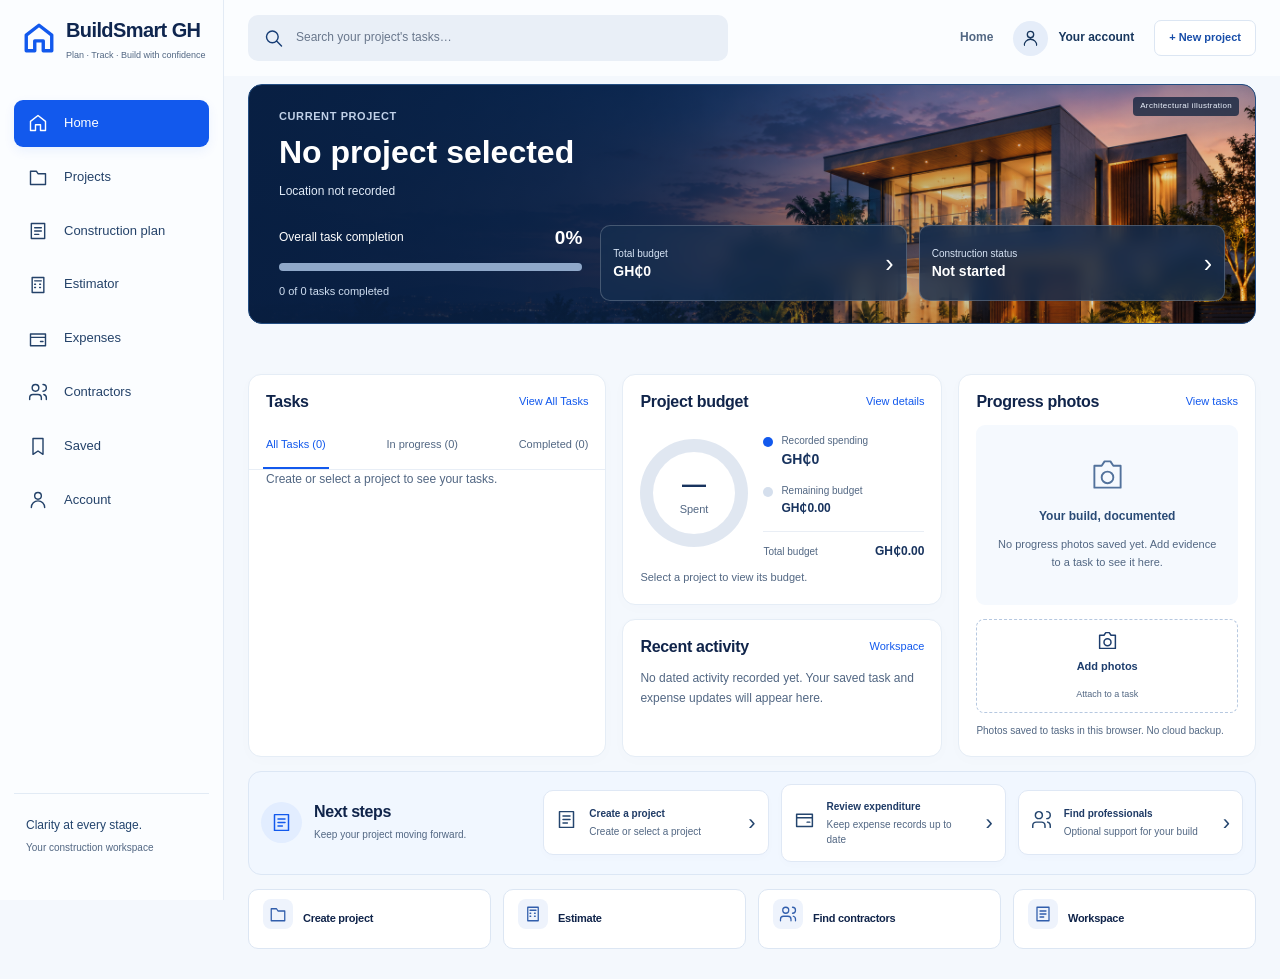
==== commit 7549a98c: "feat(buildsmart): premium homeowner dashboard, project management and contractor experience" ====
--- a/index.html
+++ b/index.html
@@ -1,143 +1,41 @@
-<!DOCTYPE html>
-<html lang="en">
-
-<head>
-<meta charset="UTF-8">
-<meta name="viewport" content="width=device-width, initial-scale=1.0">
-<title>BuildSmart GH</title>
-
-<link rel="stylesheet" href="styles.css">
-<link rel="stylesheet" href="premium.css">
-<link rel="icon" href="data:,">
-</head>
-
-<body>
-
-<header class="main-header">
-  <h1>BuildSmart GH</h1>
-  <p>Your personal construction planning assistant</p>
-</header>
-
-<main class="dashboard-container">
-
-  <!-- HEADER -->
-  <section class="dashboard-header">
-    <p>Welcome back!</p>
-  </section>
-
-<!-- ========================= -->
-<!-- STAGE TRACKER -->
-<!-- ========================= -->
-<div id="stageTracker" class="stage-tracker"></div>
-
-  <!-- CURRENT PROJECT CARD -->
-  <div class="current-project-card">
-  <h3>Current Project</h3>
-
-  <p id="currentProjectName">My Project</p>
-
-  <!-- Progress -->
-  <div class="progress-section">
-    <div class="progress-header">
-      <span>Progress</span>
-      <span id="progressPercent">0%</span>
-    </div>
-
-    <div class="progress-bar">
-      <div id="progressFill"></div>
-    </div>
-  </div>
-
-  <!-- Info Boxes -->
-    <div class="project-info">
-    <div class="info-box">
-      <span class="label">Budget</span>
-      <span id="projectBudget">₵0</span>
-    </div>
-
-    <div class="info-box">
-        <span class="label">Stage</span>
-        <span id="stageText">Not started</span>
-      </div>
-    </div>
-
-  <!-- CTA -->
-    <button class="primary-btn full-width" onclick="goTo('estimate-result.html')">
-      View Details →
-    </button>
-  </div>
-
-  <!-- QUICK ACTIONS -->
-<section class="quick-actions">
-  <h3>Quick Actions</h3>
-
-  <div class="actions-grid">
-
-    <!-- CREATE PROJECT (PRIMARY ENTRY) -->
-    <div class="action-card" onclick="goTo('create-project.html')">
-      <div class="action-icon blue">🏗️</div>
-      <h4>Create Project</h4>
-      <p>Start a new building project</p>
-    </div>
-
-    <!-- ESTIMATE (TOOL) -->
-    <div class="action-card" onclick="goTo('estimator.html')">
-      <div class="action-icon purple">📊</div>
-      <h4>Estimate</h4>
-      <p>Calculate building costs</p>
-    </div>
-
-    <!-- FIND CONTRACTORS -->
-    <div class="action-card" onclick="goTo('contractors.html')">
-      <div class="action-icon orange">👷</div>
-      <h4>Find Contractors</h4>
-      <p>Browse verified professionals</p>
-    </div>
-
-    <!-- DASHBOARD (TRACK PROGRESS) -->
-    <div class="action-card" onclick="goTo('estimate-result.html')">
-      <div class="action-icon green">📈</div>
-      <h4>Dashboard</h4>
-      <p>Track project progress</p>
-    </div>
-
-  </div>
-</section>
-
-</main>
-
-<nav class="bottom-nav">
-
-  <a href="index.html" class="nav-item active">
-    <span>🏠</span>
-    <p>Home</p>
-  </a>
-
-  <a href="projects.html" class="nav-item">
-    <span>📁</span>
-    <p>Projects</p>
-  </a>
-
-  <a href="contractors.html" class="nav-item">
-    <span>👷</span>
-    <p>Contractors</p>
-  </a>
-
-  <a href="estimate-result.html" class="nav-item">
-    <span>📊</span>
-    <p>Progress</p>
-  </a>
-
-  <a href="saved.html" class="nav-item">
-    <span>❤️</span>
-    <p>Saved</p>
-  </a>
-
-</nav>
-
-<!-- ===== SCRIPT ===== -->
-<script src="script.js"></script>
-
-</body>
-</html>
-
+﻿<!DOCTYPE html>
+<html lang="en">
+<head>
+<meta charset="UTF-8"><meta name="viewport" content="width=device-width, initial-scale=1.0">
+<title>BuildSmart GH — Home</title>
+<link rel="stylesheet" href="styles.css"><link rel="stylesheet" href="construction.css"><link rel="stylesheet" href="premium.css"><link rel="icon" href="data:,">
+<link rel="stylesheet" href="project-experience.css">
+<link rel="stylesheet" href="contractor-support.css">
+</head>
+<body class="dashboard-home">
+<main class="dashboard-container reference-dashboard">
+<h1 class="sr-only">Project overview</h1>
+<section class="current-project-card" aria-label="Current project">
+<span class="hero-imagery-label" aria-label="Illustrative architectural image, not a photograph of this project">Architectural illustration</span>
+<h3>Current project</h3><p id="currentProjectName">No project selected</p><p id="overviewLocation" class="hero-location">Location not recorded</p>
+<div class="progress-section"><div class="progress-header"><span>Overall task completion</span><strong id="progressPercent">0%</strong></div><div class="progress-bar"><div id="progressFill"></div></div><p id="heroTaskCount">0 of 0 tasks completed</p></div>
+<div class="project-info">
+<a class="info-box" href="expenditure.html"><span class="metric-icon" data-icon="expenses"></span><span><span class="label">Total budget</span><strong id="projectBudget">GH₵0</strong></span><span class="metric-arrow">›</span></a>
+<a class="info-box" href="estimate-result.html"><span class="metric-icon" data-icon="workspace"></span><span><span class="label">Construction status</span><strong id="stageText">Not started</strong></span><span class="metric-arrow">›</span></a>
+</div>
+</section>
+<section class="overview-stages" aria-label="Construction stages"><div id="stageTracker" class="stage-tracker"></div></section>
+<div class="dashboard-panels">
+<section class="overview-panel dashboard-task-panel">
+<div class="section-heading"><h2>Tasks</h2><a id="viewAllTasks" href="estimate-result.html?view=tasks#task-register">View All Tasks</a></div>
+<div class="task-tabs" role="group" aria-label="Filter tasks"><button type="button" data-task-filter="all" aria-pressed="true">All Tasks <span id="allTaskCount"></span></button><button type="button" data-task-filter="active" aria-pressed="false">In progress <span id="activeTaskCount"></span></button><button type="button" data-task-filter="completed" aria-pressed="false">Completed <span id="completedTaskCount"></span></button></div>
+<div id="overviewTasks"></div>
+</section>
+<div class="dashboard-middle-column">
+<section class="overview-panel dashboard-budget-panel"><div class="section-heading"><h2>Project budget</h2><a href="expenditure.html">View details</a></div>
+<div class="budget-content"><div class="budget-ring" id="budgetRing"><div><strong id="budgetSpentPercent">—</strong><span>Spent</span></div></div><div class="budget-legend"><div><span class="legend-dot"></span><span>Recorded spending<strong id="projectSpent">GH₵0</strong></span></div><div><span class="legend-dot remaining-dot"></span><span><span id="budgetBalanceCaption">Remaining budget</span><strong id="dashboardBalance">GH₵0</strong></span></div><p><span>Total budget</span><strong id="dashboardBudget">GH₵0</strong></p></div></div><p id="budgetEmptyState" class="budget-context"></p>
+</section>
+<section class="overview-panel dashboard-activity-panel"><div class="section-heading"><h2>Recent activity</h2><a href="estimate-result.html">Workspace</a></div><div id="overviewActivity"></div></section>
+</div>
+<section class="overview-panel dashboard-photos-panel"><div class="section-heading"><h2>Progress photos</h2><a href="estimate-result.html">View tasks</a></div><div id="overviewPhotos" class="progress-photo-grid"></div><p class="photo-storage-note">Photos saved to tasks in this browser. No cloud backup.</p></section>
+</div>
+<section class="next-steps"><div class="next-steps-heading"><span data-icon="workspace"></span><div><h2>Next steps</h2><p>Keep your project moving forward.</p></div></div><a class="next-step-card" href="estimate-result.html"><span data-icon="workspace"></span><span><strong>Continue your project</strong><small id="nextTaskLabel">Review your construction tasks</small></span><span>›</span></a><a class="next-step-card" href="expenditure.html"><span data-icon="expenses"></span><span><strong>Review expenditure</strong><small>Keep expense records up to date</small></span><span>›</span></a><a class="next-step-card" href="contractors.html"><span data-icon="contractors"></span><span><strong>Find professionals</strong><small>Optional support for your build</small></span><span>›</span></a></section>
+<section class="quick-actions" aria-label="Project tools"><h2 class="sr-only">Project tools</h2><div class="actions-grid"><a class="action-card" href="create-project.html"><span class="action-icon" data-icon="projects"></span><h4>Create project</h4><p>Start a new building project</p></a><a class="action-card" href="estimator.html"><span class="action-icon" data-icon="estimate"></span><h4>Estimate</h4><p>Calculate building costs</p></a><a class="action-card" href="contractors.html"><span class="action-icon" data-icon="contractors"></span><h4>Find contractors</h4><p>Explore construction professionals</p></a><a class="action-card" href="estimate-result.html"><span class="action-icon" data-icon="workspace"></span><h4>Workspace</h4><p>Track project progress</p></a></div></section>
+</main>
+<script src="finance.js"></script><script src="construction.js"></script><script src="evidence.js"></script><script src="task-navigation.js"></script><script src="contractor-model.js"></script><script src="contractor-support.js"></script><script src="script.js"></script><script src="construction-ui.js"></script><script src="project-experience.js"></script><script src="ui.js" defer></script>
+</body></html>
--- a/styles.css
+++ b/styles.css
@@ -1,3281 +1,3281 @@
-/* DESIGN SYSTEM */
-
-body {
-  background: #f7f8fa;
-  font-family: Arial, sans-serif;
-  margin: 0;
-  color: #1a1a1a;
-}
-
-/* ===== DASHBOARD CORE SYSTEM ===== */
-
-.btn-primary {
-  display: block;
-  width: 100%;
-
-  padding: 10px;
-  border-radius: 6px;
-
-  text-align: center;
-  text-decoration: none;
-  font-weight: 500;
-
-  border: 1px solid #ccc;
-  background: transparent;
-  color: #111;
-}
-
-.btn-primary:hover {
-  background: #333;
-}
-
-
-
-
-
-/* =========================
-   RESET / BASE
-========================= */
-* {
-  margin: 0;
-  padding: 0;
-  box-sizing: border-box;
-}
-
-body {
-  font-family: Arial, sans-serif;
-  background: #f4f6f8;
-  color: #111;
-  line-height: 1.5;
-}
-
-
-/* =========================
-   HEADER
-========================= */
-.main-header {
-  background: #1e3a8a;
-  color: white;
-  padding: 25px;
-  text-align: center;
-}
-
-.main-header nav {
-  margin-top: 10px;
-}
-
-.main-header nav a {
-  color: #c7d2fe;
-  text-decoration: none;
-  margin: 0 10px;
-  font-size: 14px;
-}
-
-
-/* =========================
-   GLOBAL BUTTON SYSTEM
-========================= */
-.btn {
-  padding: 10px 16px;
-  border-radius: 8px;
-  text-decoration: none;
-  color: white;
-  font-weight: 600;
-  display: inline-block;
-  border: none;
-  cursor: pointer;
-  transition: 0.2s ease;
-
-}
-
-/* =========================
-   PAGE CONTAINER
-========================= */
-.contractor-profile,
-.contractors-page,
-.dashboard-page {
-  max-width: 1100px;
-  margin: 40px auto;
-  padding: 0 20px;
-}
-
-
-/* =========================
-   HERO SECTION
-========================= */
-.hero {
-  display: flex;
-  gap: 30px;
-  background: white;
-  padding: 25px;
-  border-radius: 12px;
-  align-items: center;
-  box-shadow: 0 5px 15px rgba(0,0,0,0.05);
-}
-
-.profile-img {
-  width: 260px;
-  height: 180px;
-  object-fit: cover;
-  border-radius: 10px;
-}
-
-.hero-info h2 {
-  font-size: 26px;
-  margin-bottom: 10px;
-}
-
-.specialty {
-  color: #6b7280;
-  margin-bottom: 12px;
-}
-
-.hero-info p {
-  margin-bottom: 6px;
-}
-
-
-/* =========================
-   PROFILE DETAILS
-========================= */
-.profile-details {
-  display: grid;
-  grid-template-columns: 2fr 1fr 1fr;
-  gap: 20px;
-  margin-top: 25px;
-}
-
-.about,
-.services,
-.portfolio {
-  background: white;
-  padding: 20px;
-  border-radius: 12px;
-}
-
-.services ul {
-  padding-left: 18px;
-}
-
-.portfolio-grid {
-  display: grid;
-  gap: 10px;
-}
-
-.portfolio-grid img {
-  width: 100%;
-  height: 90px;
-  object-fit: cover;
-  border-radius: 8px;
-}
-
-/* =========================
-   DASHBOARD
-========================= */
-.dashboard-card {
-  background: white;
-  padding: 20px;
-  border-radius: 12px;
-  box-shadow: 0 5px 15px rgba(0,0,0,0.05);
-}
-
-.estimate-btn {
-  background: #2563eb;
-  color: white;
-  padding: 8px 14px;
-  border-radius: 6px;
-  text-decoration: none;
-}
-
-
-
-.secondary-btn {
-  background: #eef2ff; /* soft blue tint */
-  color: #3b82f6;
-  border: none;
-  padding: 14px;
-  border-radius: 10px;
-  font-weight: 600;
-  cursor: pointer;
-}
-
-.primary-btn:hover {
-  background: #2f49d1;
-}
-
-.secondary-btn:hover {
-  background: #e0e7ff;
-}
-/* =========================
-   PROGRESS SYSTEM
-========================= */
-.stage-icon {
-  width: 18px;
-  height: 18px;
-  border-radius: 50%;
-  border: 2px solid #ccc;
-  display: flex;
-  align-items: center;
-  justify-content: center;
-}
-
-
-.progress-list li.completed .stage-icon {
-  background: #16a34a;
-  border-color: #16a34a;
-  color: white;
-}
-
-.progress-list li.active .stage-icon {
-  border-color: #1a73e8;
-  background: #eef4ff;
-}
-
-
-/* =========================
-   COST / BUDGET
-========================= */
-.cost-breakdown {
-  margin-top: 20px;
-}
-
-#costList li {
-  display: flex;
-  justify-content: space-between;
-  padding: 10px 0;
-  border-bottom: 1px solid #eee;
-}
-
-.total-cost {
-  margin-top: 12px;
-  color: #1a73e8;
-}
-
-.budget-bar {
-  width: 100%;
-  height: 8px;
-  background: #e5e7eb;
-  border-radius: 6px;
-  margin-top: 6px;
-}
-
-.budget-fill {
-  height: 100%;
-  width: 0%;
-  border-radius: 6px;
-  background: #16a34a;
-}
-
-#insightsList li {
-  margin-bottom: 6px;
-}
-
-
-/* =========================
-   FOOTER
-========================= */
-footer {
-  text-align: center;
-  margin: 40px 0;
-  color: #555;
-}
-
-
-/* =========================
-   RESPONSIVE
-========================= */
-@media (max-width: 768px) {
-  .hero {
-    flex-direction: column;
-    text-align: center;
-  }
-
-  .profile-details {
-    grid-template-columns: 1fr;
-  }
-}
-
-/* =========================
-   PAGE CENTERING + CARD
-========================= */
-
-.home-page,
-.form-page {
-  display: flex;
-  justify-content: center;
-  align-items: center;
-  min-height: 80vh;
-}
-
-.home-card,
-.form-card {
-  background: white;
-  padding: 30px;
-  width: 420px;
-  border-radius: 12px;
-  box-shadow: 0 10px 25px rgba(0,0,0,0.08);
-  text-align: center;
-}
-
-
-/* =========================
-   BUTTON SYSTEM (UNIFIED)
-========================= */
-
-.home-btn,
-.form-btn {
-  display: inline-block;
-  margin-top: 15px;
-  padding: 12px 18px;
-  background: #2563eb;
-  color: white;
-  border-radius: 8px;
-  text-decoration: none;
-  border: none;
-  cursor: pointer;
-  font-size: 15px;
-  transition: 0.2s ease;
-}
-
-.home-btn:hover,
-.form-btn:hover {
-  background: #1d4ed8;
-}
-
-
-/* =========================
-   FORM STRUCTURE
-========================= */
-
-.form-card form {
-  display: flex;
-  flex-direction: column;
-  gap: 15px;
-}
-
-.form-card input {
-  width: 100%;
-  padding: 12px;
-  border-radius: 8px;
-  border: 1px solid #d1d5db;
-  font-size: 14px;
-}
-
-/* =========================
-   CONTRACTOR LIST LAYOUT (FINAL)
-========================= */
-#contractorList {
-  display: flex;
-  flex-wrap: wrap;
-  gap: 20px;
-  margin-top: 20px;
-}
-
-
-
-/* =========================
-   CARD LAYOUT (IMAGE + INFO)
-========================= */
-.card-top {
-  display: flex;
-  gap: 12px;
-  align-items: flex-start;
-}
-
-/* =========================
-   IMAGE (PASSPORT STYLE)
-========================= */
-.card-img {
-  width: 70px;
-  height: 70px;
-  border-radius: 12px;
-  object-fit: cover;
-  flex-shrink: 0;
-}
-
-/* =========================
-   CONTENT AREA
-========================= */
-.card-info {
-  flex: 1;
-}
-
-/* =========================
-   TEXT STYLES
-========================= */
-.card-info h3 {
-  font-size: 17px;
-  margin-bottom: 4px;
-}
-
-.card-info span {
-  font-size: 12px;
-  font-weight: 600;
-  color: #3b82f6;
-  display: inline-block;
-  margin-bottom: 6px;
-}
-
-/* =========================
-   BADGE
-========================= */
-.badge {
-  display: inline-block;
-  margin: 4px 0;
-  padding: 3px 10px;
-  font-size: 11px;
-  border-radius: 20px;
-  background: #e0f2fe;
-  color: #0369a1;
-  font-weight: 600;
-}
-
-/* =========================
-   PRICE
-========================= */
-.price {
-  font-size: 16px;
-  font-weight: bold;
-  color: #16a34a;
-  margin: 6px 0;
-}
-
-/* =========================
-   LOCATION
-========================= */
-.location {
-  font-size: 13px;
-  color: #6b7280;
-  margin: 2px 0;
-}
-
-/* =========================
-   EXPERIENCE
-========================= */
-.meta {
-  font-size: 12px;
-  color: #6b7280;
-  margin-top: 3px;
-}
-
-
-
-/* =========================
-   RECOMMENDED TOOLTIP
-========================= */
-.badge {
-  position: relative;
-  cursor: pointer;
-}
-
-.badge .tooltip {
-  position: absolute;
-  top: 130%;
-  left: 0;
-
-  width: 190px;
-  background: #111827;
-  color: white;
-  font-size: 11px;
-  padding: 8px;
-  border-radius: 6px;
-  line-height: 1.4;
-
-  box-shadow: 0 6px 14px rgba(0,0,0,0.2);
-
-  /* 🔥 animation fix */
-  opacity: 0;
-  pointer-events: none;
-  transform: translateY(5px);
-  transition: opacity 0.2s ease, transform 0.2s ease;
-}
-
-.badge:hover .tooltip {
-  opacity: 1;
-  transform: translateY(0);
-}
-
-.badge.cheap .tooltip {
-  background: #064e3b; /* dark green */
-}
-
-/* =========================
-   BUDGET BADGES
-========================= */
-
-.badge.cheap {
-  background: #fef3c7;
-  color: #92400e;
-}
-
-.badge.within {
-  background: #ecfdf5;
-  color: #166534;
-  font-weight: 500;
-  font-size: 11px;
-  padding: 3px 8px;
-  opacity: 0.85;
-}
-
-.badge.over {
-  background: #fee2e2;
-  color: #991b1b;
-}
-
-.badge {
-  position: relative; /* REQUIRED for tooltip positioning */
-  display: inline-block;
-}
-
-/* Tooltip hidden by default */
-.badge .tooltip {
-  display: none;
-  position: absolute;
-  top: 120%;
-  left: 0;
-
-  width: 180px;
-  background: #111827;
-  color: white;
-  font-size: 11px;
-  padding: 8px;
-  border-radius: 6px;
-
-  z-index: 10;
-}
-
-/* Show ONLY on hover */
-.badge:hover .tooltip {
-  display: block;
-}
-
-.badge .tooltip {
-  opacity: 0;
-  transform: translateY(5px);
-  transition: all 0.2s ease;
-}
-
-.badge:hover .tooltip {
-  opacity: 1;
-  transform: translateY(0);
-  display: block;
-}
-
-/* =========================
- ELITE PAINTERS CONTRACTORS PROFILE
-========================= */
-.contractor-profile {
-  padding: 30px;
-}
-
-.hero {
-  display: flex;
-  gap: 20px;
-  margin-bottom: 30px;
-}
-
-.profile-img {
-  width: 150px;
-  height: 150px;
-  border-radius: 16px;
-  object-fit: cover;
-}
-
-.hero-info h2 {
-  margin-bottom: 6px;
-}
-
-.specialty {
-  color: #3b82f6;
-  font-weight: bold;
-}
-
-.buttons {
-  margin: 10px 0;
-}
-
-.btn {
-  display: inline-block;
-  padding: 10px 14px;
-  margin-right: 8px;
-  border-radius: 8px;
-  text-decoration: none;
-  color: white;
-}
-
-.call {
-  background: #16a34a;
-}
-
-.whatsapp {
-  background: #25D366;
-}
-
-.profile-details {
-  display: grid;
-  grid-template-columns: repeat(3, 1fr);
-  gap: 20px;
-}
-
-.portfolio-grid {
-  display: grid;
-  grid-template-columns: repeat(3, 1fr);
-  gap: 10px;
-}
-
-.portfolio-grid img {
-  width: 100%;
-  border-radius: 10px;
-}
-
-
-/* =========================
- ELITE PAINTERS CONTRACTORS PROFILE
-========================= */
-.contractor-profile {
-  padding: 40px;
-  max-width: 1100px;
-  margin: auto;
-}
-
-/* HERO CARD */
-.hero {
-  display: grid;
-  grid-template-columns: 180px 1fr;
-  gap: 30px;
-  align-items: center;
-
-  background: #ffffff;
-  padding: 25px;
-  border-radius: 14px;
-  box-shadow: 0 6px 18px rgba(0,0,0,0.06);
-}
-
-/* IMAGE */
-.profile-img {
-  width: 180px;
-  height: 180px;
-  border-radius: 16px;
-  object-fit: cover;
-}
-
-/* TEXT SIDE */
-.hero-info h2 {
-  margin-bottom: 6px;
-}
-
-.specialty {
-  color: #3b82f6;
-  font-weight: 600;
-  margin-bottom: 10px;
-}
-
-/* SPACE OUT INFO */
-.hero-info p {
-  margin: 6px 0;
-}
-
-/* BUTTONS ROW */
-.buttons {
-  margin-top: 12px;
-  display: flex;
-  gap: 10px;
-}
-
-/* =========================
-   CONTRACTOR PROFILE PAGE
-========================= */
-
-.contractor-profile {
-  max-width: 1000px;
-  margin: 40px auto;
-  padding: 20px;
-}
-
-.hero {
-  display: flex;
-  gap: 25px;
-  align-items: flex-start;
-  background: #fff;
-  padding: 20px;
-  border-radius: 14px;
-  box-shadow: 0 6px 18px rgba(0,0,0,0.06);
-}
-
-.profile-img {
-  width: 140px;
-  height: 140px;
-  object-fit: cover;
-  border-radius: 20px;
-}
-
-.hero-info {
-  flex: 1;
-}
-
-.buttons {
-  display: flex;
-  gap: 10px;
-  margin-top: 10px;
-}
-
-.profile-details {
-  display: grid;
-  grid-template-columns: repeat(auto-fit, minmax(250px, 1fr));
-  gap: 20px;
-  margin-top: 25px;
-}
-
-.profile-details div {
-  background: #fff;
-  padding: 15px;
-  border-radius: 12px;
-}
-
-.portfolio-grid {
-  display: grid;
-  grid-template-columns: repeat(3, 1fr);
-  gap: 10px;
-}
-
-.portfolio-grid img {
-  width: 100%;
-  height: 90px;
-  object-fit: cover;
-  border-radius: 8px;
-  cursor: pointer;
-}
-
-.hero {
-  display: flex;
-  gap: 25px;
-  align-items: center;
-  background: #fff;
-  padding: 25px;
-  border-radius: 14px;
-  box-shadow: 0 6px 18px rgba(0,0,0,0.06);
-}
-
-.profile-img {
-  width: 120px;
-  height: 120px;
-  border-radius: 16px;
-  object-fit: cover;
-}
-
-.hero-middle {
-  flex: 1;
-}
-
-.hero-middle h2 {
-  margin-bottom: 4px;
-}
-
-.specialty {
-  color: #2563eb;
-  margin-bottom: 10px;
-}
-
-.hero-meta {
-  display: flex;
-  gap: 20px;
-  margin-bottom: 15px;
-}
-
-.hero-actions {
-  display: flex;
-  gap: 10px;
-  flex-wrap: wrap;
-}
-
-.btn {
-  display: inline-flex;
-  align-items: center;
-  justify-content: center;
-
-  padding: 10px 16px;
-  min-height: 42px;
-
-  border-radius: 8px;
-  font-size: 14px;
-  font-weight: 500;
-
-  text-decoration: none;
-  border: none;
-  cursor: pointer;
-
-  white-space: nowrap;
-}
-
-.view-btn {
-  opacity: 1 !important;
-  pointer-events: auto !important;
-   background: #2563eb;
-  cursor: pointer;
-}
-
-
-/* ===== MAIN CONTAINER ===== */
-
-.contractor-list {
-  max-width: 900px;
-  margin: 40px auto;
-  padding: 0 20px;
-}
-
-/* ===== CONTRACTOR CARD ===== */
-
-.contractor-card {
-  display: flex;
-  gap: 14px;
-  background: #fff;
-  padding: 14px 16px;
-  border-radius: 12px;
-  box-shadow: 0 2px 8px rgba(0,0,0,0.05);
-  margin-bottom: 16px;
-  align-items: center;
-}
-
-.contractor-card img {
-  width: 64px;
-  height: 64px;
-  border-radius: 12px;
-  object-fit: cover;
-}
-
-.contractor-hero {
-  background: #1f3b64;
-  color: white;
-  padding: 30px 20px;
-}
-
-.contractor-hero h1 {
-  margin-bottom: 5px;
-}
-
-.search-box input {
-  width: 100%;
-  padding: 12px;
-  border-radius: 10px;
-  border: none;
-  margin-top: 15px;
-}
-
-input[type="search"],
-.search-bar 
-
-.search-bar {
-  width: 100%;
-  max-width: 600px;
-  margin: 0 auto;
-  display: block;
-
-  padding: 12px 16px;
-  border-radius: 10px;
-  border: none;
-  outline: none;
-}
-
-.specialty-filter {
-  display: flex;
-  gap: 10px;
-  padding: 15px;
-  overflow-x: auto;
-}
-
-.specialty-filter button {
-  padding: 8px 14px;
-  border-radius: 20px;
-  border: none;
-  background: #eee;
-}
-
-.specialty-filter .active {
-  background: #1f3b64;
-  color: white;
-}
-
-.profile-avatar {
-  width: 100px;
-  height: 100px;
-  border-radius: 50%;
-  margin-bottom: 10px;
-}
-
-.verified {
-  color: green;
-  font-size: 14px;
-  margin-left: 5px;
-}
-
-.role {
-  color: #666;
-  margin-bottom: 5px;
-}
-
-.rating {
-  margin-bottom: 15px;
-}
-
-.profile-stats {
-  display: flex;
-  justify-content: space-between;
-  margin-top: 15px;
-}
-
-.profile-stats div {
-  background: #f5f5f5;
-  padding: 10px;
-  border-radius: 10px;
-  width: 30%;
-  text-align: center;
-}
-
-.profile-actions {
-  display: flex;
-  gap: 10px;
-  margin-top: 20px;
-}
-
-.profile-actions a {
-  flex: 1;
-  text-align: center;
-  padding: 12px;
-  border-radius: 10px;
-  text-decoration: none;
-}
-
-.secondary-btn {
-  border: 1px solid #ccc;
-  color: #333;
-}
-
-/* ===== TEXT HIERARCHY ===== */
-
-.info h3 {
-  margin: 0;
-  font-size: 16px;
-  font-weight: 600;
-}
-
-.info .role {
-  margin: 2px 0;
-  color: #6b7280;
-  font-size: 13px;
-}
-
-.info p {
-  margin: 2px 0;
-  font-size: 13px;
-  color: #444;
-}
-/* ===== ACTION BUTTONS ===== */
-
-.actions {
-  display: flex;
-  gap: 8px;
-  margin-top: 8px;
-}
-
-.actions a {
-  text-decoration: none;
-  padding: 6px 10px;
-  border-radius: 8px;
-  font-size: 13px;
-  background: #eef2ff;
-  color: #1e3a8a;
-  font-weight: 500;
-  transition: 0.2s;
-}
-
-.actions a:hover {
-  background: #dbe3ff;
-}
-
-/* ===== CARD WIDTH CONTROL ===== */
-
-.contractor-card {
-  width: 100%;
-}
-
-/* ===== RESPONSIVE GRID ===== */
-
-@media (min-width: 768px) {
-  .contractor-list {
-    display: grid;
-    grid-template-columns: 1fr 1fr;
-    gap: 20px;
-  }
-}
-
-.contractor-list {
-  margin-top: 30px;
-  padding: 0 16px;
-}
-
-@media (max-width: 768px) {
-  .contractor-list {
-    grid-template-columns: 1fr;
-  }
-}
-
-/* ===== ESTIMATE HEADER ===== */
-.estimate-header + * {
-  margin-top: 30px;
-}
-
-.estimate-header h1 {
-  margin-bottom: 10px;
-}
-
-/* ===== FORM ===== */
-.estimate-header {
-  background: #2f4a6d;
-  color: white;
-  padding: 40px 20px;
-  text-align: center;
-}
-
-.estimate-header p {
-  opacity: 0.9;
-  margin-bottom: 20px;
-}
-
-.form-section {
-  background: #fff;
-  padding: 16px;
-  border-radius: 12px;
-  margin-bottom: 16px;
-}
-
-/* ===== OPTIONS ===== */
-.options {
-  display: flex;
-  flex-wrap: wrap;
-  gap: 10px;
-}
-
-.options button {
-  padding: 10px 14px;
-  border-radius: 10px;
-  border: 1px solid #ddd;
-  background: #f9f9f9;
-}
-
-/* ===== CTA ===== */
-.submit-btn {
-  width: 100%;
-  padding: 14px;
-  background: #f59e0b;
-  border: none;
-  border-radius: 10px;
-  color: white;
-  font-weight: bold;
-}
-
-/* ===== SUBTEXT (LIGHT GREY TEXT) ===== */
-.subtext {
-  color: #6b7280;   /* soft grey */
-  font-size: 14px;
-  margin-top: 4px;
-}
-
-/* ===== DASHBOARD ===== */
-
-.dashboard-container {
-  max-width: 800px;
-  margin: auto;
-  padding: 20px;
-}
-
-/* HEADER */
-.dashboard-header h2 {
-  margin: 0;
-}
-
-.dashboard-header p {
-  color: #888;
-}
-
-/* UPDATES */
-.update-item {
-  background: white;
-  padding: 12px;
-  border-radius: 10px;
-  margin-top: 10px;
-}
-
-.contractor-list {
-  max-width: 700px;
-  margin: auto;
-  display: flex;
-  flex-direction: column;
-  gap: 20px;
-}
-
-.contractor-list {
-  display: grid;
-  grid-template-columns: repeat(2, 1fr);
-  gap: 20px;
-}
-
-/* BEDROOM FLOOR HIGHLIGHT */
-button.active {
-  background-color: #2d4ef5;
-  color: white;
-  border: none;
-}
-
-/* ===== ESTIMATE RESULT ===== */
-
-.estimate-result {
-  padding: 20px;
-}
-
-/* RESULT CARD */
-.result-card {
-  background: #fff;
-  border-radius: 20px;
-  padding: 24px;
-  margin-top: -40px; /* 👈 pulls it upward */
-  box-shadow: 0 10px 30px rgba(0,0,0,0.08);
-  position: relative;
-  z-index: 2;
-}
-
-.result-card h1 {
-  font-size: 32px;
-  margin: 10px 0;
-}
-
-.section-spacing {
-  margin-top: 20px;
-}
-
-.secondary-btn {
-  background: #eee;
-  border: none;
-  padding: 12px;
-  border-radius: 10px;
-}
-
-.secondary-btn.full {
-  width: 100%;
-}
-
-.result-actions {
-  display: flex;
-  gap: 10px;
-  margin-top: 10px;
-}
-
-/* STAGES */
-.stage-card {
-  background: #fff;
-  border-radius: 16px;
-  padding: 20px;
-  margin: 20px auto;              /* spacing between cards */
-  max-width: 720px;              /* controls width (IMPORTANT) */
-  box-shadow: 0 4px 12px rgba(0,0,0,0.06);  /* floating effect */
-  border: 1px solid #eee;
-}
-.stage-wrapper {
-  max-width: 760px;
-  margin: 0 auto;
-}
-
-.section-spacing {
-  margin-top: 20px;
-}
-
-.materials-card {
-  background: #fff;
-  border-radius: 16px;
-  padding: 20px;
-  box-shadow: 0 4px 12px rgba(0,0,0,0.05);
-}
-
-.material-item {
-  display: flex;
-  justify-content: space-between;
-  padding: 12px 0;
-  border-bottom: 1px solid #eee;
-}
-
-.material-item:last-child {
-  border-bottom: none;
-}
-
-.chart-container {
-  max-width: 260px;
-  margin: 20px auto;
-}
-
-.chart-card {
-  background: #fff;
-  border-radius: 16px;
-  padding: 20px;
-  box-shadow: 0 4px 12px rgba(0,0,0,0.05);
-}
-
-.amount {
-  float: right;
-}
-
-/* MATERIALS */
-.material-item {
-  display: flex;
-  justify-content: space-between;
-  padding: 10px 0;
-  border-bottom: 1px solid #eee;
-}
-
-/* CTA */
-.estimate-actions {
-  margin-top: 24px;
-  display: flex;
-  flex-direction: column;
-  gap: 12px; /* 👈 THIS CREATES CLEAN SPACE */
-}
-
-/* ===== STAGE HEADER ===== */
-.stage-header {
-  display: flex;
-  justify-content: space-between;
-  align-items: center;
-}
-
-.stage-header-main {
-  font-weight: 600;
-  font-size: 16px;
-}
-
-.stage-header-sub {
-  font-size: 12px;
-  color: #6b7280;
-  margin-top: 2px;
-}
-
-.stage-header-top {
-  display: flex;
-  justify-content: space-between;
-  align-items: center;
-}
-
-.stage-financial {
-  margin-top: 6px;
-  font-size: 14px;
-  font-weight: 600;
-}
-
-.stage-sub {
-  color: #6b7280;
-  font-weight: 400;
-  margin-left: 4px;
-}
-
-.stage-variance {
-  margin-left: 10px;
-  font-weight: 600;
-}
-
-.stage-variance.over {
-  color: #dc2626;
-}
-
-.stage-variance.under {
-  color: #16a34a;
-}
-
-/* ===== QUICK TIPS ===== */
-.quick-tips {
-  margin-top: 12px;
-  background: #f9fafb;
-  padding: 12px;
-  border-radius: 10px;
-}
-
-.tips-title {
-  font-weight: 600;
-  margin-bottom: 6px;
-}
-
-.quick-tips ul {
-  padding-left: 18px;
-  margin: 0;
-}
-
-.quick-tips li {
-  margin-bottom: 4px;
-  font-size: 14px;
-}
-
-
-/* ===== LAYOUT CONTAINER ===== */
-
-.estimate-result {
-  max-width: 720px;   /* controls card width */
-  margin: 0 auto;     /* centers everything */
-  padding: 20px;
-}
-
-.estimate-card {
-  position: relative;
-  z-index: 2;
-  margin-top: -40px;   /* pulls it upward slightly */
-  box-shadow: 0 10px 25px rgba(0,0,0,0.1);
-}
-
-/* ===== STAGE COLORS ===== */
-
-.stage-card.foundation .progress-fill {
-  background: #2b4c7e; /* blue */
-}
-
-.stage-card.walls .progress-fill {
-  background: #f97316; /* orange */
-}
-
-.stage-card.roofing .progress-fill {
-  background: #10b981; /* green */
-}
-
-.stage-card.windows .progress-fill {
-  background: #facc15; /* yellow */
-}
-
-.stage-card.finishing .progress-fill {
-  background: #ef4444; /* red */
-}
-
-.stage-card {
-  position: relative;
-  overflow: hidden;
-}
-
-.stage-card::before {
-  content: "";
-  position: absolute;
-  top: 0;
-  left: 0;
-  height: 4px;
-  width: 100%;
-}
-
-.stage-card {
-  background: #fff;
-  border-radius: 16px;
-  padding: 20px;
-  box-shadow: 0 4px 12px rgba(0,0,0,0.05);
-}
-
-.materials-card {
-  background: #fff;
-  border-radius: 16px;
-  padding: 20px;
-  box-shadow: 0 4px 12px rgba(0,0,0,0.05);
-}
-
-body {
-  background: #f5f7fb;
-}
-
-/* Match colors */
-.stage-card.foundation::before { background: #2b4c7e; }
-.stage-card.walls::before { background: #f97316; }
-.stage-card.roofing::before { background: #10b981; }
-.stage-card.windows::before { background: #facc15; }
-.stage-card.finishing::before { background: #ef4444; }
-
-/* ===== CONTRACTOR PROFILE ===== */
-
-.profile-card {
-  background: #fff;
-  border-radius: 16px;
-  padding: 20px;
-  text-align: center;
-  box-shadow: 0 4px 12px rgba(0,0,0,0.05);
-}
-
-.profile-image {
-  width: 100%;
-  max-width: 300px;
-  border-radius: 12px;
-  margin-bottom: 15px;
-}
-
-.profile-meta {
-  color: #777;
-  margin-bottom: 10px;
-}
-
-.price {
-  color: #3b5bfd;
-  margin: 10px 0;
-}
-
-.profile-description {
-  font-size: 14px;
-  color: #555;
-  margin-bottom: 20px;
-}
-
-.contractor-hero {
-  background: #2f4a6d;
-  padding: 50px 20px 60px;
-}
-
-.hero-content {
-  max-width: 700px;
-  margin: 0 auto;
-  text-align: center;
-  color: white;
-}
-
-.hero-content h1 {
-  margin-bottom: 10px;
-}
-
-.hero-content p {
-  margin-bottom: 20px;
-  opacity: 0.9;
-}
-
-/* HERO */
-.contractor-hero {
-  background: #2f4a6d;
-  padding: 20px 16px; /* MUCH tighter */
-}
-
-.hero-content {
-  max-width: 700px;
-  margin: 0 auto;
-  text-align: center;
-  color: white;
-}
-
-/* CONTENT */
-.contractor-content {
-  padding: 30px 16px;
-}
-
-/* FILTER */
-.specialty-tabs {
-  display: flex;
-  gap: 10px;
-  overflow-x: auto;
-  margin-bottom: 20px;
-}
-
-.specialty-tabs span {
-  padding: 10px 16px;
-  background: #eee;
-  border-radius: 20px;
-  white-space: nowrap;
-  cursor: pointer;
-}
-
-.specialty-tabs .active {
-  background: #2f4a6d;
-  color: white;
-}
-
-/* CARD SPACING */
-.contractor-list {
-  display: flex;
-  flex-direction: column;
-  gap: 20px;
-}
-
-/* ===== CLEAN CONTRACTOR PAGE STYLES ===== */
-
-/* HERO */
-.contractor-hero {
-  background: #2f4a6d;
-  padding: 50px 20px 60px;
-}
-
-.hero-content {
-  max-width: 700px;
-  margin: 0 auto;
-  text-align: center;
-  color: white;
-}
-
-.hero-content h1 {
-  margin-bottom: 6px;
-  font-size: 28px;
-}
-
-.hero-content p {
-  margin-bottom: 15px;
-  font-size: 14px;
-  opacity: 0.9;
-}
-
-.search-bar {
-  width: 100%;
-  max-width: 600px;
-  margin: 0 auto;
-  display: block;
-  padding: 14px;
-  border-radius: 10px;
-  border: none;
-  font-size: 14px;
-}
-
-/* MAIN CONTENT */
-.contractor-content {
-  padding: 30px 16px;
-}
-
-/* FILTER TABS */
-.specialty-tabs {
-  display: flex;
-  justify-content: center;   /* CENTER THEM */
-  gap: 10px;
-  flex-wrap: wrap;           /* allow wrapping */
-  margin-bottom: 20px;
-}
-
-.specialty-tabs span {
-  padding: 8px 14px;
-  background: #eee;
-  border-radius: 20px;
-  cursor: pointer;
-  font-size: 13px;
-}
-
-.specialty-tabs .active {
-  background: #2f4a6d;
-  color: white;
-}
-
-/* CONTRACTOR LIST */
-.contractor-list {
-  display: flex;
-  flex-direction: column;
-  gap: 20px;
-}
-
-/* CONTRACTOR CARD (CONTROLLED VERSION) */
-.contractor-card {
-  display: flex;
-  gap: 15px;
-  padding: 16px;
-  background: white;
-  border-radius: 12px;
-  box-shadow: 0 4px 12px rgba(0,0,0,0.05);
-  align-items: center;
-}
-
-/* IMAGE */
-.contractor-card .avatar {
-  width: 70px;
-  height: 70px;
-  border-radius: 10px;
-  object-fit: cover;
-}
-
-/* INFO */
-.contractor-card .info {
-  flex: 1;
-}
-
-.contractor-card h3 {
-  margin: 0;
-}
-
-.contractor-card .role {
-  color: gray;
-  font-size: 14px;
-  margin-bottom: 5px;
-}
-
-/* ACTION BUTTONS */
-.contractor-card .actions {
-  display: flex;
-  gap: 10px;
-  margin-top: 10px;
-}
-
-.contractor-card .actions a {
-  padding: 6px 10px;
-  background: #f0f2f5;
-  border-radius: 8px;
-  text-decoration: none;
-  font-size: 13px;
-}
-
-/* PROFILE PAGE */
-.profile-page {
-  padding: 20px 16px 80px;
-}
-
-/* HERO */
-.profile-card {
-  text-align: center;
-  background: white;
-  padding: 20px;
-  border-radius: 14px;
-  box-shadow: 0 4px 12px rgba(0,0,0,0.05);
-}
-
-.profile-avatar {
-  width: 100px;
-  height: 100px;
-  border-radius: 50%;
-  object-fit: cover;
-  margin-bottom: 10px;
-}
-
-.verified {
-  color: green;
-  font-size: 14px;
-}
-
-.role {
-  color: gray;
-  margin-bottom: 5px;
-}
-
-.rating {
-  font-size: 14px;
-}
-
-/* STATS */
-.profile-stats {
-  display: flex;
-  justify-content: space-between;
-  margin: 20px 0;
-  gap: 10px;
-}
-
-.stat {
-  flex: 1;
-  background: #f5f6f8;
-  padding: 15px;
-  border-radius: 10px;
-  text-align: center;
-}
-
-/* TABS */
-.profile-tabs {
-  display: flex;
-  justify-content: center;
-  gap: 12px;
-  background: #f0f2f5;
-  padding: 6px;
-  border-radius: 20px;
-  margin-bottom: 20px;
-}
-
-.profile-tabs span {
-  padding: 8px 14px;
-  border-radius: 20px;
-}
-
-.profile-tabs .active {
-  background: white;
-}
-
-/* SECTIONS */
-.profile-section {
-  background: white;
-  padding: 16px;
-  border-radius: 12px;
-  margin-bottom: 15px;
-}
-
-/* SKILLS */
-.skills {
-  display: flex;
-  flex-wrap: wrap;
-  gap: 10px;
-}
-
-.skills span {
-  background: orange;
-  color: white;
-  padding: 6px 10px;
-  border-radius: 20px;
-  font-size: 13px;
-}
-
-/* CERTS */
-.certs li {
-  margin-bottom: 8px;
-}
-
-.contractor-card {
-  position: relative;
-}
-
-.save-btn {
-  position: absolute;
-  top: 10px;
-  right: 10px;
-  background: #fff;
-  border: none;
-  border-radius: 50%;
-  font-size: 18px;
-  padding: 6px 8px;
-  cursor: pointer;
-  box-shadow: 0 2px 6px rgba(0,0,0,0.15);
-  transition: transform 0.2s ease;
-}
-
-.save-btn:hover {
-  transform: scale(1.1);
-}
-
-/* ACCOUNT PAGE */
-
-.account-profile {
-  text-align: center;
-  padding: 20px;
-}
-
-.account-profile .avatar {
-  width: 80px;
-  height: 80px;
-  background: #ddd;
-  border-radius: 50%;
-  margin: 0 auto 10px;
-}
-
-.account-menu {
-  padding: 10px 20px;
-}
-
-.menu-item {
-  display: flex;
-  justify-content: space-between;
-  padding: 15px 0;
-  border-bottom: 1px solid #eee;
-  text-decoration: none;
-  color: #333;
-  font-size: 16px;
-}
-
-.account-actions {
-  padding: 20px;
-}
-
-.danger-btn {
-  width: 100%;
-  padding: 15px;
-  background: red;
-  color: white;
-  border: none;
-  border-radius: 8px;
-  font-size: 16px;
-}
-
-/* History */
-.history-card {
-  cursor: pointer;
-}
-
-.history-card:hover {
-  transform: translateY(-4px);
-  box-shadow: 0 10px 20px rgba(0,0,0,0.08);
-}
-
-/* ===== CLEAN BOTTOM NAV (NO OVERLAP BUGS) ===== */
-
-.bottom-nav {
-  position: fixed;
-  bottom: 0;
-  left: 0;
-  width: 100%;
-
-  display: flex;
-  justify-content: center;
-  gap: 10px;
-
-  padding: 10px 0;
-  background: #ffffff;
-  border-top: 1px solid #eee;
-
-  z-index: 10;
-}
-
-/* NAV BUTTON STYLE */
-.bottom-nav a {
-  text-decoration: none;
-  color: #555;
-  font-size: 13px;
-  font-weight: 500;
-
-  padding: 8px 14px;
-  border-radius: 20px;
-
-  transition: all 0.2s ease;
-}
-
-/* HOVER */
-.bottom-nav a:hover {
-  background: #f1f5f9;
-  color: #1d4ed8;
-}
-
-/* ACTIVE PAGE */
-.bottom-nav a.active {
-  background: #1d4ed8;
-  color: #ffffff;
-}
-
-/* TAP FEEDBACK */
-.bottom-nav a:active {
-  transform: scale(0.95);
-}
-
-/* SAFE CONTENT SPACE */
-body {
-  padding-bottom: 80px;
-}
-
-/* ESTIMATE BUTTON */
-.submit-btn:disabled {
-  background: #ccc;
-  cursor: not-allowed;
-  opacity: 0.7;
-}
-
-.task-insights {
-  margin-top: 8px;
-  display: flex;
-  flex-direction: column;
-  gap: 6px;
-}
-
-.insight {
-  font-size: 12px;
-  padding: 6px 8px;
-  border-radius: 6px;
-}
-
-.insight.warning {
-  background: #ffe5e5;
-  color: #b30000;
-}
-
-.insight.tip {
-  background: #e6f0ff;
-  color: #0047b3;
-}
-
-.insight.positive {
-  background: #e6ffed;
-  color: #0a7f3f;
-}
-
-.estimator {
-  padding: 20px;
-  max-width: 800px;
-  margin: auto;
-}
-
-.estimator-hero {
-  text-align: center;
-  margin-bottom: 30px;
-}
-
-.estimator-hero h1 {
-  font-size: 28px;
-  margin-bottom: 10px;
-}
-
-.estimator-card {
-  background: #fff;
-  padding: 20px;
-  border-radius: 12px;
-  margin-bottom: 20px;
-}
-
-.input-group {
-  margin-top: 15px;
-}
-
-.input-group label {
-  display: block;
-  font-weight: 600;
-  margin-bottom: 8px;
-}
-
-.option-grid {
-  display: flex;
-  flex-wrap: wrap;
-  gap: 10px;
-}
-
-.option-grid button {
-  padding: 12px 16px;
-  border-radius: 8px;
-  border: 1px solid #ddd;
-  background: #f9f9f9;
-  cursor: pointer;
-}
-
-.option-grid button.active {
-  background: #2d6cdf;
-  color: #fff;
-  border: none;
-}
-
-input {
-  width: 100%;
-  padding: 12px;
-  border-radius: 8px;
-  border: 1px solid #ddd;
-}
-
-small {
-  display: block;
-  margin-top: 5px;
-  color: #777;
-}
-
-.estimate-preview {
-  text-align: center;
-  margin: 30px 0;
-}
-
-#liveEstimate {
-  font-size: 32px;
-  font-weight: bold;
-}
-
-.estimator-action {
-  text-align: center;
-}
-
-#calculateBtn {
-  padding: 14px 24px;
-  background: #2d6cdf;
-  color: white;
-  border: none;
-  border-radius: 10px;
-  font-size: 16px;
-  cursor: pointer;
-}
-
-/* ===============================
-   SMART INSIGHTS UI
-=============================== */
-
-.insight-box ul {
-  list-style: none;
-  padding: 0;
-  margin: 0;
-}
-
-/* BASE INSIGHT ITEM */
-.insight-item {
-  display: flex;
-  align-items: center;
-  gap: 10px;
-
-  padding: 12px;
-  margin-bottom: 10px;
-
-  border-radius: 8px;
-  font-size: 14px;
-}
-
-/* WARNING */
-.insight-item.warning {
-  background-color: #fdecc8;
-  color: #8a5a00;
-}
-
-/* SUGGESTION (NEXT TASK) */
-.insight-item.suggestion {
-  background-color: #dce8ff;
-  color: #1f4ed8;
-  font-weight: 500;
-}
-
-/* INFO (THIS IS YOUR ISSUE) */
-.insight-item.info {
-  background-color: #f3f6fb;
-  color: #334155;
-}
-
-/* ICON */
-.insight-item .icon {
-  font-size: 16px;
-  flex-shrink: 0;
-}
-
-/* MESSAGE */
-.insight-item .message {
-  flex: 1;
-}
-
-.insight-group {
-  margin-top: 10px;
-}
-
-.insight-heading {
-  font-size: 12px;
-  font-weight: 600;
-  margin-bottom: 6px;
-}
-
-.insight-heading.critical {
-  color: #b30000;
-}
-
-.insight-heading.warning {
-  color: #cc7a00;
-}
-
-.insight-heading.info {
-  color: #0047b3;
-}
-
-.insight.critical { background: #ffe5e5; color: #b30000; }
-.insight.warning { background: #fff4e5; color: #cc7a00; }
-.insight.info { background: #e6f0ff; color: #0047b3; }
-.insight.positive { background: #e6ffed; color: #0a7f3f; }
-
-.rec-btn {
-  padding: 12px;
-  border-radius: 8px;
-  border: none;
-  cursor: pointer;
-  font-weight: 600;
-}
-
-.rec-btn.primary {
-  background: #007bff;
-  color: white;
-}
-
-.rec-btn.critical {
-  background: #dc3545;
-  color: white;
-}
-
-.rec-btn.warning {
-  background: #ffc107;
-}
-
-.task-list {
-  list-style: none;
-  padding: 0;
-  margin: 10px 0 20px;
-}
-
-.task-list li {
-  padding: 10px;
-  border-radius: 8px;
-  margin-bottom: 8px;
-  background: #f5f5f5;
-  display: flex;
-  align-items: center;
-  gap: 10px;
-}
-
-.task-list li.completed {
-  background: #e6f7ec;
-  text-decoration: line-through;
-  color: #2e7d32;
-}
-
-.task-list li.active {
-  border: 2px solid #2f80ed;
-  background: #eef4ff;
-  font-weight: 600;
-}
-
-button.action-btn {
-  appearance: none;
-  border: none;
-  outline: none;
-}
-
-a.action-btn {
-  text-decoration: none;
-}
-
-.action-btn {
-  display: flex;                /* 🔥 critical */
-  align-items: center;
-  justify-content: center;
-
-  width: 100%;
-  height: 52px;                 /* 🔥 force equal height */
-
-  padding: 0 16px;
-  border-radius: 10px;
-
-  font-weight: 600;
-  font-size: 14px;
-
-  text-decoration: none;        /* for <a> */
-  box-sizing: border-box;
-}
-
-.action-buttons {
-  display: grid;
-  grid-template-columns: 1fr 1fr 1fr;
-  gap: 10px;
-
-  align-items: stretch;   /* 🔥 ensures full height */
-}
-
-.action-buttons {
-  display: grid;
-  grid-template-columns: repeat(3, 1fr);
-  gap: 10px;
-}
-
-.action-btn {
-  height: 52px;
-  border-radius: 10px;
-  border: none;
-
-  display: flex;
-  align-items: center;
-  justify-content: center;
-
-  font-weight: 600;
-  font-size: 14px;
-
-  cursor: pointer;
-}
-
-.call-btn {
-  background: #f2994a;
-  color: white;
-}
-
-.message-btn {
-  background: #f2f2f2;
-  color: #333;
-}
-
-.hire-btn {
-  background: #2f80ed;
-  color: white;
-}
-
-.action-btn:hover {
-  opacity: 0.9;
-}
-
-/* ===============================
-   PROGRESS ACTIONS (Next + Reset)
-================================= */
-.progress-actions {
-  display: flex;
-  justify-content: space-between;
-  align-items: stretch; /* ✅ IMPORTANT */
-  margin-top: 16px;
-  gap: 12px;
-}
-
-/* BOTH buttons share structure */
-.progress-actions button {
-  flex: 1;
-  padding: 14px 16px;
-  border-radius: 10px;
-  font-weight: 600;
-  border: none;
-  cursor: pointer;
-}
-
-/* ✅ PRIMARY — NEXT */
-.progress-actions .action-btn {
-  background: linear-gradient(135deg, #22c55e, #16a34a);
-  color: #fff;
-}
-
-.progress-actions .action-btn:hover {
-  background: linear-gradient(135deg, #16a34a, #15803d);
-}
-
-/* ✅ SECONDARY — RESET */
-.progress-actions .reset-btn {
-  background: #ffffff;
-  color: #ef4444;
-  border: 2px solid #ef4444;
-}
-
-.progress-actions .reset-btn:hover {
-  background: #ef4444;
-  color: #fff;
-}
-
-/* ===== ACTION CARD (FIGMA STYLE) ===== */
-
-.action-card {
-  background: #ffffff;
-  padding: 18px;
-  border-radius: 16px;
-
-  /* 🔥 KEY PART (Figma border) */
-  border: 1px solid #e5e7eb;
-
-  /* 🔥 subtle elevation */
-  box-shadow: 0 2px 6px rgba(0, 0, 0, 0.04);
-
-  cursor: pointer;
-  transition: all 0.2s ease;
-}
-
-/* TEXT */
-
-.action-card h4 {
-  margin: 10px 0 4px;
-  font-size: 15px;
-  font-weight: 600;
-}
-
-.action-card p {
-  font-size: 13px;
-  color: #6b7280;
-}
-
-/* 🔥 HOVER (very subtle like Figma) */
-
-.action-card:hover {
-  transform: translateY(-2px);
-  box-shadow: 0 6px 16px rgba(0, 0, 0, 0.06);
-  border-color: #d1d5db;
-}
-
-/* 🔥 ACTIVE (press feedback) */
-
-.action-card:active {
-  transform: scale(0.98);
-}
-
-
-.actions-grid {
-  display: grid;
-  grid-template-columns: repeat(2, 1fr);
-  gap: 15px;
-}
-
-/* ===== ICON STYLES ===== */
-
-.action-icon {
-  width: 42px;
-  height: 42px;
-  border-radius: 12px;
-
-  display: flex;
-  align-items: center;
-  justify-content: center;
-
-  font-size: 18px;
-  margin-bottom: 10px;
-}
-
-/* COLORS */
-
-.action-icon.blue {
-  background: #e7f0ff;
-}
-
-.action-icon.orange {
-  background: #ffe9db;
-}
-
-.action-icon.green {
-  background: #e6f7ed;
-}
-
-.action-icon.yellow {
-  background: #fff4d6;
-}
-
-/* ===============================
-   PROJECT DETAILS UI
-================================= */
-
-.details-container {
-  padding: 16px;
-}
-
-/* CARD (same system as action-card but slightly stronger) */
-.details-card {
-  background: #ffffff;
-  padding: 18px;
-  border-radius: 16px;
-  border: 1px solid #e5e7eb;
-  margin-bottom: 16px;
-}
-
-/* HEADER */
-.details-header {
-  padding: 16px;
-  border-bottom: 1px solid #eee;
-}
-
-.back-btn {
-  background: none;
-  border: none;
-  font-size: 14px;
-  margin-bottom: 8px;
-  cursor: pointer;
-}
-
-/* STAGE HEADER */
-.stage-header {
-  display: flex;
-  justify-content: space-between;
-  align-items: center;
-  margin-bottom: 10px;
-}
-
-.stage-header h4 {
-  font-size: 15px;
-  font-weight: 600;
-}
-
-/* STATUS BADGES */
-.stage-status {
-  font-size: 12px;
-  padding: 4px 10px;
-  border-radius: 20px;
-  font-weight: 500;
-}
-
-/* COMPLETED */
-.stage-status.completed {
-  background: #e6f7ed;
-  color: #16a34a;
-}
-
-/* IN PROGRESS */
-.stage-status.in-progress {
-  background: #fff4d6;
-  color: #d97706;
-}
-
-/* PENDING */
-.stage-status.pending {
-  background: #f1f5f9;
-  color: #64748b;
-}
-
-/* PROGRESS BAR */
-.progress-bar {
-  height: 8px;
-  background: #f1f5f9;
-  border-radius: 6px;
-  overflow: hidden;
-  margin: 6px 0 12px;
-}
-
-.progress-bar div {
-  height: 100%;
-  background: #22c55e;
-  transition: width 0.3s ease;
-}
-
-/* BUDGET ROW */
-.budget-row {
-  display: flex;
-  justify-content: space-between;
-  margin-top: 10px;
-}
-
-.budget-row p {
-  font-size: 12px;
-  color: #777;
-}
-
-.budget-row h4 {
-  font-size: 14px;
-}
-
-/* OVER-BUDGET WARNING */
-.over-budget {
-  color: #ef4444;
-}
-
-/* ===============================
-   EMPTY STATE (NO CONTRACTOR)
-================================ */
-.empty-state {
-  display: none;
-  margin-top: 20px;
-  padding: 20px;
-  background: #fff3f3;
-  border: 1px solid #ffcccc;
-  border-radius: 8px;
-  color: #cc0000;
-  font-weight: 500;
-  white-space: pre-line;
-}
-
-/* ===============================
-   CONTRACTOR FILTER STATES
-================================ */
-
-/* Hidden cards */
-.contractor-card.hidden {
-  display: none;
-}
-
-/* Perfect match */
-.contractor-card.match {
-  border: 2px solid #16a34a; /* green */
-  opacity: 1;
-}
-
-.trust-score {
-  margin-top: 8px;
-  font-size: 12px;
-  font-weight: 600;
-  color: #2e7d32;
-}
-
-.task-item {
-  padding: 16px;
-  background: #f5f5f5;
-  border-radius: 10px;
-}
-
-.task-title {
-  font-weight: 600;
-  margin-bottom: 10px;
-}
-
-.task-progress-bar {
-  height: 24px;
-  background: #ddd;
-  border-radius: 6px;
-  overflow: hidden;
-  margin-bottom: 12px;
-}
-
-.task-progress-fill {
-  height: 100%;
-  background: #28a745;
-  color: white;
-  text-align: center;
-  font-size: 12px;
-  line-height: 24px;
-  transition: width 0.3s ease;
-}
-
-.task-btn.primary {
-  background: #2563eb;
-  color: #fff;
-  padding: 10px 18px;
-  border-radius: 8px;
-  font-weight: 700; /* 🔥 make bold */
-  border: none;
-  cursor: pointer;
-}
-
-.task-btn:disabled {
-  background: #999;
-}
-
-/* ===============================
-   STAGE PROGRESS BAR
-=============================== */
-
-.stage-progress-container {
-  margin: 10px 0 20px;
-}
-
-#stageProgressBar {
-  width: 100%;
-  height: 24px;
-  background: #ddd;
-  border-radius: 6px;
-  overflow: hidden;
-}
-
-#stageProgressFill {
-  height: 100%;
-  width: 0%;
-  background: #007bff;
-  color: white;
-  text-align: center;
-  line-height: 24px;
-  font-size: 12px;
-  transition: width 0.3s ease;
-}
-
-.stage-complete-msg {
-  margin-top: 12px;
-  padding: 10px;
-  background: #e6f9f0;
-  border: 1px solid #b2f0d1;
-  border-radius: 8px;
-  font-weight: 600;
-}
-
-.stage-section {
-  margin-bottom: 20px;
-}
-
-.task-item {
-  padding: 8px;
-  margin: 5px 0;
-}
-
-.task-item.completed {
-  color: green;
-}
-
-.task-item.locked {
-  opacity: 0.4;
-}
-
-.stage-complete-msg {
-  margin-top: 10px;
-  font-weight: bold;
-  color: green;
-}
-
-.completed-toggle {
-  font-weight: 600;
-  cursor: pointer;
-  margin-bottom: 8px;
-}
-
-.task-item.locked {
-  opacity: 0.5;
-  font-style: italic;
-}
-
-.project-complete-msg {
-  margin-top: 20px;
-  padding: 15px;
-  background: #d4edda;
-  border-radius: 10px;
-  text-align: center;
-  font-weight: bold;
-}
-
-/* =========================
-   STAGE TRACKER
-========================= */
-.stage-tracker {
-  display: flex;
-  justify-content: space-between;
-  margin: 20px 0 30px;
-  gap: 10px;
-}
-
-.stage-step {
-  flex: 1;
-  text-align: center;
-  padding: 10px 8px;
-  border-radius: 8px;
-  font-size: 13px;
-  font-weight: 600;
-  background: #e5e7eb;
-  color: #6b7280;
-  position: relative;
-}
-
-/* ACTIVE */
-.stage-step.active {
-  background: #2563eb;
-  color: white;
-}
-
-/* COMPLETED */
-.stage-step.completed {
-  background: #16a34a;
-  color: white;
-}
-
-/* LOCKED */
-.stage-step.locked {
-  opacity: 0.5;
-}
-
-/* CONNECTOR LINE */
-.stage-step::after {
-  content: "";
-  position: absolute;
-  top: 50%;
-  right: -5px;
-  width: 10px;
-  height: 2px;
-  background: #d1d5db;
-  transform: translateY(-50%);
-}
-
-.stage-step:last-child::after {
-  display: none;
-}
-
-/* =========================
-   LEFT SIDE (TEXT BLOCK)
-========================= */
-
-/* COST = FULL WIDTH */
-#estimateValue {
-  font-size: 26px;
-  font-weight: 200;
-  color: #f1f5f9; /* soft white, not pure */
-}
-
-/* PROJECT NAME */
-#projectNameDisplay {
-  font-size: 20px;
-  font-weight: 600;
-}
-
-#projectSpent {
-  font-size: 28px;
-  font-weight: 700;
-  color: #22c55e; /* ✅ GREEN (success / real money) */
-}
-
-/* =========================
-   CONTRACTOR BLOCK
-========================= */
-.contractor-summary {
-  display: flex;
-  align-items: center;
-  gap: 10px;
-
-  grid-column: span 2;
-}
-
-.contractor-summary img {
-  width: 45px;
-  height: 45px;
-  border-radius: 50%;
-  border: 2px solid white;
-}
-
-/* =========================
-   CONTRACTOR TOP (CENTERED)
-========================= */
-.contractor-top {
-  text-align: center;
-  margin-bottom: 20px;
-}
-
-.contractor-top img {
-  width: 70px; /* 🔥 bigger */
-  height: 70px;
-  border-radius: 50%;
-  border: 3px solid white;
-  display: block;
-  margin: 0 auto;
-}
-
-.contractor-top a {
-  display: block;
-  margin-top: 8px;
-  color: white;
-  text-decoration: none;
-  font-weight: 600;
-}
-
-.contractor-top a:hover {
-  text-decoration: underline;
-}
-
-/* =========================
-   MAIN 2-COLUMN LAYOUT
-========================= */
-#estimateValue {
-  font-size: 26px;
-  font-weight: 200;
-  margin-bottom: 10px;
-}
-
-/* =========================
-   ACTION BUTTONS
-========================= */
-.result-actions {
-  display: flex;
-  justify-content: center; /* ✅ centered */
-  gap: 15px;
-  margin-top: 25px;
-}
-
-.result-actions button {
-  padding: 10px 18px;
-  border-radius: 8px;
-  border: none;
-  cursor: pointer;
-}
-
-.result-actions button:first-child {
-  background: white;
-  color: #2f4f7f;
-  font-weight: 600;
-}
-
-.secondary-btn {
-  background: rgba(255,255,255,0.2);
-  color: white;
-}
-
-/* =========================
-   WRAPPER
-========================= */
-.summary-wrapper {
-  display: flex;
-  justify-content: center;
-  margin-top: 30px;
-}
-
-/* =========================
-   CARD
-========================= */
-.summary-card {
-  width: 100%;
-  max-width: 950px;
-
-  background: linear-gradient(135deg, #2f4f7f, #3d6cb9);
-  color: white;
-
-  border-radius: 16px;
-  padding: 30px;
-
-  box-shadow: 0 12px 30px rgba(0,0,0,0.15);
-}
-
-/* =========================
-   CONTRACTOR (TOP CENTER)
-========================= */
-.contractor-top {
-  text-align: center;
-  margin-bottom: 25px;
-}
-
-.contractor-top img {
-  width: 75px;
-  height: 75px;
-  border-radius: 50%;
-  border: 3px solid white;
-}
-
-.contractor-top a {
-  display: block;
-  margin-top: 10px;
-  color: white;
-  font-weight: 600;
-  text-decoration: none;
-}
-
-.contractor-top a:hover {
-  text-decoration: underline;
-}
-
-/* =========================
-   MAIN GRID (KEY FIX)
-========================= */
-.summary-grid {
-  display: grid;
-  grid-template-columns: 1fr 1fr;
-  align-items: center;
-  margin-top: 10px;
-}
-
-/* LEFT */
-.summary-left {
-  text-align: center;
-}
-
-/* RIGHT */
-.summary-right {
-  text-align: center;
-  opacity: 0.9;
-
-  display: flex;
-  flex-direction: column;
-  justify-content: center; /* ✅ vertical alignment */
-  gap: 6px; /* ✅ tighter spacing */
-}
-
-.summary-right p:first-child {
-  font-weight: 500; 
-}
-
-/* =========================
-   BUTTONS
-========================= */
-.result-actions {
-  display: flex;
-  justify-content: center;
-  gap: 15px;
-  margin-top: 30px;
-}
-
-.result-actions button {
-  padding: 12px 20px;
-  border-radius: 10px;
-  border: none;
-  cursor: pointer;
-}
-
-.result-actions button:first-child {
-  background: white;
-  color: #2f4f7f;
-  font-weight: 600;
-}
-
-.secondary-btn {
-  background: rgba(255,255,255,0.2);
-  color: white;
-}
-
-.insight-item.info {
-  background: #f5f7fa;
-  padding: 10px;
-  border-radius: 6px;
-}
-
-.insight-item.warning { background: #fff3cd; }
-.insight-item.critical { background: #f8d7da; }
-.insight-item.suggestion { font-weight: 600; }
-
-.insight-item {
-  display: flex;
-  align-items: center;
-  gap: 10px;
-  padding: 12px;
-  margin-bottom: 10px;
-  border-radius: 8px;
-}
-
-/* FORCE override */
-.insight-item.info {
-  background-color: #f3f6fb !important;
-  color: #334155 !important;
-}
-
-.insight-item.warning {
-  background-color: #fdecc8 !important;
-}
-
-.insight-item.suggestion {
-  background-color: #dce8ff !important;
-}
-
-.insights-card .insight-item.info {
-  background-color: #f3f6fb;
-  color: #334155;
-}
-
-.insights-card .insight-item.warning {
-  background-color: #fdecc8;
-}
-
-.insights-card .insight-item.suggestion {
-  background-color: #dce8ff;
-}
-
-#projectInsightList {
-  padding: 0;
-  margin: 0;
-  list-style: none;
-}
-
-#projectInsightList li {
-  width: 100%;
-}
-
-/* ========================= */
-/* TASK MODAL */
-/* ========================= */
-.modal {
-  position: fixed;
-  top: 0;
-  left: 0;
-  width: 100%;
-  height: 100%;
-  display: flex;
-  align-items: center;
-  justify-content: center;
-  z-index: 9999;
-}
-
-.modal.hidden {
-  display: none;
-}
-
-/* BACKDROP */
-.modal-overlay {
-  position: absolute;
-  width: 100%;
-  height: 100%;
-  background: rgba(0, 0, 0, 0.6);
-}
-
-/* MODAL CARD */
-.modal-content {
-  position: relative;
-  background: #ffffff;
-  padding: 24px;
-  border-radius: 14px;
-  width: 90%;
-  max-width: 420px;
-  z-index: 2;
-
-  box-shadow: 0 10px 30px rgba(0,0,0,0.2);
-  animation: fadeIn 0.2s ease;
-}
-
-/* FORM */
-.form-group {
-  margin-bottom: 16px;
-}
-
-.form-group label {
-  font-weight: 600;
-  display: block;
-  margin-bottom: 6px;
-}
-
-.form-group input,
-.form-group textarea {
-  width: 100%;
-  padding: 10px;
-  border-radius: 8px;
-  border: 1px solid #ddd;
-}
-
-/* BUTTONS */
-.modal-actions {
-  margin-top: 16px;
-  display: flex;
-  gap: 10px;
-}
-
-.modal-actions button {
-  flex: 1;
-}
-
-/* ANIMATION */
-@keyframes fadeIn {
-  from {
-    transform: translateY(10px);
-    opacity: 0;
-  }
-  to {
-    transform: translateY(0);
-    opacity: 1;
-  }
-}
-
-.close-btn {
-  cursor: pointer;
-  font-size: 20px;
-}
-
-.summary-left h2,
-.summary-right h2 {
-  margin: 5px 0;
-}
-
-.summary-left p,
-.summary-right p {
-  color: rgba(255,255,255,0.85);
-  font-weight: 500;
-}
-
-.recommendation-section {
-  margin-top: 20px;
-  padding: 16px;
-  background: #0f172a;
-  border-radius: 12px;
-  color: #fff;
-}
-
-.recommendation-item {
-  padding: 12px;
-  margin-top: 10px;
-  border-radius: 8px;
-  cursor: pointer;
-  font-weight: 500;
-}
-
-.recommendation-item.primary {
-  background: #2563eb;
-}
-
-.recommendation-item.warning {
-  background: #f59e0b;
-}
-
-.recommendation-item.critical {
-  background: #ef4444;
-}
-
-
-.recommendation {
-  padding: 10px;
-  border-radius: 8px;
-  margin-bottom: 8px;
-  font-size: 14px;
-}
-
-.recommendation.primary {
-  background: #e0f2fe;
-  color: #0369a1;
-}
-
-.recommendation.warning {
-  background: #fef3c7;
-  color: #92400e;
-}
-
-.recommendation.critical {
-  background: #fee2e2;
-  color: #991b1b;
-}
-
-.recommendation-card {
-  background: #f4f7fb;
-  padding: 12px;
-  border-radius: 8px;
-  margin-bottom: 10px;
-  font-size: 14px;
-}
-
-.inline-recommendation {
-  margin: 8px 0;
-  padding: 8px;
-  border-radius: 6px;
-  font-size: 13px;
-}
-
-.inline-recommendation.critical {
-  background: #fee2e2;
-  color: #b91c1c;
-}
-
-.inline-recommendation.warning {
-  background: #fef3c7;
-  color: #92400e;
-}
-
-.inline-recommendation.primary {
-  background: #dbeafe;
-  color: #1d4ed8;
-}
-
-.inline-insight {
-  margin: 6px 0;
-  padding: 6px 8px;
-  border-radius: 6px;
-  font-size: 12px;
-}
-
-.inline-insight.critical {
-  background: #fee2e2;
-  color: #b91c1c;
-}
-
-.inline-insight.warning {
-  background: #fef3c7;
-  color: #92400e;
-}
-
-.inline-insight.info {
-  background: #e0f2fe;
-  color: #075985;
-}
-
-.stage-card.locked {
-  opacity: 0.5;
-  pointer-events: none;
-}
-
-.stage-card.clickable {
-  cursor: pointer;
-  transition: 0.2s;
-}
-
-.stage-card.clickable:hover {
-  transform: scale(1.02);
-}
-
-/* Top row only */
-.task-item.active-task {
-  display: block;
-}
-
-/* Create a row ONLY for first line */
-.task-item.active-task > span,
-.task-item.active-task > .task-btn {
-  display: inline-block;
-  vertical-align: middle;
-}
-
-/* Space between text and button */
-.task-item.active-task .task-btn {
-  margin-left: 12px;
-}
-
-/* Push insights below properly */
-.task-item.active-task .task-insights {
-  margin-top: 12px;
-}
-
-/* Space between action row and insights */
-.task-item.active-task .task-insights {
-  margin-top: 12px;
-}
-
-.task-item.active-task span {
-  flex: 1;
-}
-
-.task-sub {
-  font-size: 12px;
-  color: #6b7280;
-  margin-top: 4px;
-}
-
-.task-variance {
-  font-size: 13px;
-  font-weight: 600;
-  margin-top: 2px;
-}
-
-.task-variance.over {
-  color: #dc2626; /* red */
-}
-
-.task-variance.under {
-  color: #16a34a; /* green */
-}
-
-.intelligence-panel {
-  margin-top: 16px;
-  padding: 16px;
-  border-radius: 12px;
-  background: #f8fafc;
-  border: 1px solid #e2e8f0;
-}
-
-.intel-block {
-  margin-bottom: 14px;
-}
-
-.intel-block h4 {
-  margin-bottom: 6px;
-  font-size: 14px;
-  color: #1e293b;
-}
-
-.intel-block p {
-  margin: 0;
-  font-size: 14px;
-  color: #475569;
-}
-
-.intel-block ul {
-  padding-left: 18px;
-  margin: 0;
-}
-
-.intel-block li {
-  font-size: 14px;
-  margin-bottom: 6px;
-}
-
-/* =========================
-   🔮 STAGE PREDICTION
-========================= */
-
-.stage-prediction {
-  margin-top: 8px;
-  padding: 10px 12px;
-  border-radius: 8px;
-  font-size: 14px;
-  font-weight: 600;
-}
-
-/* 🚨 Risk (Over budget) */
-.stage-prediction.risk {
-  background: #ffe5e5;
-  color: #b00020;
-  border-left: 4px solid #e53935;
-}
-
-/* ✅ Safe (Within budget) */
-.stage-prediction.safe {
-  background: #e6f4ea;
-  color: #1b5e20;
-  border-left: 4px solid #2e7d32;
-}
-
-/* =========================
-   🧠 EXPLANATION NOTE
-========================= */
-
-.stage-note {
-  font-size: 13px;
-  color: #666;
-  margin-top: 6px;
-  padding-left: 4px;
-}
-
-/* =========================
-   💰 FINANCIAL BLOCK
-========================= */
-
-.stage-financial {
-  margin-top: 6px;
-}
-
-.stage-spent {
-  font-size: 15px;
-  font-weight: 600;
-}
-
-.stage-sub {
-  color: #888;
-  font-size: 13px;
-  margin-left: 4px;
-}
-
-/* Variance */
-.stage-variance {
-  font-size: 13px;
-  margin-top: 4px;
-}
-
-.stage-variance.over {
-  color: #e53935;
-}
-
-.stage-variance.under {
-  color: #2e7d32;
-}
-
-/* =========================
-   🧱 STAGE CARD POLISH
-========================= */
-
-.stage-card {
-  background: #fff;
-  border-radius: 12px;
-  padding: 16px;
-  margin-bottom: 14px;
-  box-shadow: 0 2px 6px rgba(0,0,0,0.05);
-}
-
-.stage-card-header h3 {
-  margin: 0;
-  font-size: 18px;
-}
-
-.stage-status {
-  font-size: 13px;
-  color: #666;
+/* DESIGN SYSTEM */
+
+body {
+  background: #f7f8fa;
+  font-family: Arial, sans-serif;
+  margin: 0;
+  color: #1a1a1a;
+}
+
+/* ===== DASHBOARD CORE SYSTEM ===== */
+
+.btn-primary {
+  display: block;
+  width: 100%;
+
+  padding: 10px;
+  border-radius: 6px;
+
+  text-align: center;
+  text-decoration: none;
+  font-weight: 500;
+
+  border: 1px solid #ccc;
+  background: transparent;
+  color: #111;
+}
+
+.btn-primary:hover {
+  background: #333;
+}
+
+
+
+
+
+/* =========================
+   RESET / BASE
+========================= */
+* {
+  margin: 0;
+  padding: 0;
+  box-sizing: border-box;
+}
+
+body {
+  font-family: Arial, sans-serif;
+  background: #f4f6f8;
+  color: #111;
+  line-height: 1.5;
+}
+
+
+/* =========================
+   HEADER
+========================= */
+.main-header {
+  background: #1e3a8a;
+  color: white;
+  padding: 25px;
+  text-align: center;
+}
+
+.main-header nav {
+  margin-top: 10px;
+}
+
+.main-header nav a {
+  color: #c7d2fe;
+  text-decoration: none;
+  margin: 0 10px;
+  font-size: 14px;
+}
+
+
+/* =========================
+   GLOBAL BUTTON SYSTEM
+========================= */
+.btn {
+  padding: 10px 16px;
+  border-radius: 8px;
+  text-decoration: none;
+  color: white;
+  font-weight: 600;
+  display: inline-block;
+  border: none;
+  cursor: pointer;
+  transition: 0.2s ease;
+
+}
+
+/* =========================
+   PAGE CONTAINER
+========================= */
+.contractor-profile,
+.contractors-page,
+.dashboard-page {
+  max-width: 1100px;
+  margin: 40px auto;
+  padding: 0 20px;
+}
+
+
+/* =========================
+   HERO SECTION
+========================= */
+.hero {
+  display: flex;
+  gap: 30px;
+  background: white;
+  padding: 25px;
+  border-radius: 12px;
+  align-items: center;
+  box-shadow: 0 5px 15px rgba(0,0,0,0.05);
+}
+
+.profile-img {
+  width: 260px;
+  height: 180px;
+  object-fit: cover;
+  border-radius: 10px;
+}
+
+.hero-info h2 {
+  font-size: 26px;
+  margin-bottom: 10px;
+}
+
+.specialty {
+  color: #6b7280;
+  margin-bottom: 12px;
+}
+
+.hero-info p {
+  margin-bottom: 6px;
+}
+
+
+/* =========================
+   PROFILE DETAILS
+========================= */
+.profile-details {
+  display: grid;
+  grid-template-columns: 2fr 1fr 1fr;
+  gap: 20px;
+  margin-top: 25px;
+}
+
+.about,
+.services,
+.portfolio {
+  background: white;
+  padding: 20px;
+  border-radius: 12px;
+}
+
+.services ul {
+  padding-left: 18px;
+}
+
+.portfolio-grid {
+  display: grid;
+  gap: 10px;
+}
+
+.portfolio-grid img {
+  width: 100%;
+  height: 90px;
+  object-fit: cover;
+  border-radius: 8px;
+}
+
+/* =========================
+   DASHBOARD
+========================= */
+.dashboard-card {
+  background: white;
+  padding: 20px;
+  border-radius: 12px;
+  box-shadow: 0 5px 15px rgba(0,0,0,0.05);
+}
+
+.estimate-btn {
+  background: #2563eb;
+  color: white;
+  padding: 8px 14px;
+  border-radius: 6px;
+  text-decoration: none;
+}
+
+
+
+.secondary-btn {
+  background: #eef2ff; /* soft blue tint */
+  color: #3b82f6;
+  border: none;
+  padding: 14px;
+  border-radius: 10px;
+  font-weight: 600;
+  cursor: pointer;
+}
+
+.primary-btn:hover {
+  background: #2f49d1;
+}
+
+.secondary-btn:hover {
+  background: #e0e7ff;
+}
+/* =========================
+   PROGRESS SYSTEM
+========================= */
+.stage-icon {
+  width: 18px;
+  height: 18px;
+  border-radius: 50%;
+  border: 2px solid #ccc;
+  display: flex;
+  align-items: center;
+  justify-content: center;
+}
+
+
+.progress-list li.completed .stage-icon {
+  background: #16a34a;
+  border-color: #16a34a;
+  color: white;
+}
+
+.progress-list li.active .stage-icon {
+  border-color: #1a73e8;
+  background: #eef4ff;
+}
+
+
+/* =========================
+   COST / BUDGET
+========================= */
+.cost-breakdown {
+  margin-top: 20px;
+}
+
+#costList li {
+  display: flex;
+  justify-content: space-between;
+  padding: 10px 0;
+  border-bottom: 1px solid #eee;
+}
+
+.total-cost {
+  margin-top: 12px;
+  color: #1a73e8;
+}
+
+.budget-bar {
+  width: 100%;
+  height: 8px;
+  background: #e5e7eb;
+  border-radius: 6px;
+  margin-top: 6px;
+}
+
+.budget-fill {
+  height: 100%;
+  width: 0%;
+  border-radius: 6px;
+  background: #16a34a;
+}
+
+#insightsList li {
+  margin-bottom: 6px;
+}
+
+
+/* =========================
+   FOOTER
+========================= */
+footer {
+  text-align: center;
+  margin: 40px 0;
+  color: #555;
+}
+
+
+/* =========================
+   RESPONSIVE
+========================= */
+@media (max-width: 768px) {
+  .hero {
+    flex-direction: column;
+    text-align: center;
+  }
+
+  .profile-details {
+    grid-template-columns: 1fr;
+  }
+}
+
+/* =========================
+   PAGE CENTERING + CARD
+========================= */
+
+.home-page,
+.form-page {
+  display: flex;
+  justify-content: center;
+  align-items: center;
+  min-height: 80vh;
+}
+
+.home-card,
+.form-card {
+  background: white;
+  padding: 30px;
+  width: 420px;
+  border-radius: 12px;
+  box-shadow: 0 10px 25px rgba(0,0,0,0.08);
+  text-align: center;
+}
+
+
+/* =========================
+   BUTTON SYSTEM (UNIFIED)
+========================= */
+
+.home-btn,
+.form-btn {
+  display: inline-block;
+  margin-top: 15px;
+  padding: 12px 18px;
+  background: #2563eb;
+  color: white;
+  border-radius: 8px;
+  text-decoration: none;
+  border: none;
+  cursor: pointer;
+  font-size: 15px;
+  transition: 0.2s ease;
+}
+
+.home-btn:hover,
+.form-btn:hover {
+  background: #1d4ed8;
+}
+
+
+/* =========================
+   FORM STRUCTURE
+========================= */
+
+.form-card form {
+  display: flex;
+  flex-direction: column;
+  gap: 15px;
+}
+
+.form-card input {
+  width: 100%;
+  padding: 12px;
+  border-radius: 8px;
+  border: 1px solid #d1d5db;
+  font-size: 14px;
+}
+
+/* =========================
+   CONTRACTOR LIST LAYOUT (FINAL)
+========================= */
+#contractorList {
+  display: flex;
+  flex-wrap: wrap;
+  gap: 20px;
+  margin-top: 20px;
+}
+
+
+
+/* =========================
+   CARD LAYOUT (IMAGE + INFO)
+========================= */
+.card-top {
+  display: flex;
+  gap: 12px;
+  align-items: flex-start;
+}
+
+/* =========================
+   IMAGE (PASSPORT STYLE)
+========================= */
+.card-img {
+  width: 70px;
+  height: 70px;
+  border-radius: 12px;
+  object-fit: cover;
+  flex-shrink: 0;
+}
+
+/* =========================
+   CONTENT AREA
+========================= */
+.card-info {
+  flex: 1;
+}
+
+/* =========================
+   TEXT STYLES
+========================= */
+.card-info h3 {
+  font-size: 17px;
+  margin-bottom: 4px;
+}
+
+.card-info span {
+  font-size: 12px;
+  font-weight: 600;
+  color: #3b82f6;
+  display: inline-block;
+  margin-bottom: 6px;
+}
+
+/* =========================
+   BADGE
+========================= */
+.badge {
+  display: inline-block;
+  margin: 4px 0;
+  padding: 3px 10px;
+  font-size: 11px;
+  border-radius: 20px;
+  background: #e0f2fe;
+  color: #0369a1;
+  font-weight: 600;
+}
+
+/* =========================
+   PRICE
+========================= */
+.price {
+  font-size: 16px;
+  font-weight: bold;
+  color: #16a34a;
+  margin: 6px 0;
+}
+
+/* =========================
+   LOCATION
+========================= */
+.location {
+  font-size: 13px;
+  color: #6b7280;
+  margin: 2px 0;
+}
+
+/* =========================
+   EXPERIENCE
+========================= */
+.meta {
+  font-size: 12px;
+  color: #6b7280;
+  margin-top: 3px;
+}
+
+
+
+/* =========================
+   RECOMMENDED TOOLTIP
+========================= */
+.badge {
+  position: relative;
+  cursor: pointer;
+}
+
+.badge .tooltip {
+  position: absolute;
+  top: 130%;
+  left: 0;
+
+  width: 190px;
+  background: #111827;
+  color: white;
+  font-size: 11px;
+  padding: 8px;
+  border-radius: 6px;
+  line-height: 1.4;
+
+  box-shadow: 0 6px 14px rgba(0,0,0,0.2);
+
+  /* 🔥 animation fix */
+  opacity: 0;
+  pointer-events: none;
+  transform: translateY(5px);
+  transition: opacity 0.2s ease, transform 0.2s ease;
+}
+
+.badge:hover .tooltip {
+  opacity: 1;
+  transform: translateY(0);
+}
+
+.badge.cheap .tooltip {
+  background: #064e3b; /* dark green */
+}
+
+/* =========================
+   BUDGET BADGES
+========================= */
+
+.badge.cheap {
+  background: #fef3c7;
+  color: #92400e;
+}
+
+.badge.within {
+  background: #ecfdf5;
+  color: #166534;
+  font-weight: 500;
+  font-size: 11px;
+  padding: 3px 8px;
+  opacity: 0.85;
+}
+
+.badge.over {
+  background: #fee2e2;
+  color: #991b1b;
+}
+
+.badge {
+  position: relative; /* REQUIRED for tooltip positioning */
+  display: inline-block;
+}
+
+/* Tooltip hidden by default */
+.badge .tooltip {
+  display: none;
+  position: absolute;
+  top: 120%;
+  left: 0;
+
+  width: 180px;
+  background: #111827;
+  color: white;
+  font-size: 11px;
+  padding: 8px;
+  border-radius: 6px;
+
+  z-index: 10;
+}
+
+/* Show ONLY on hover */
+.badge:hover .tooltip {
+  display: block;
+}
+
+.badge .tooltip {
+  opacity: 0;
+  transform: translateY(5px);
+  transition: all 0.2s ease;
+}
+
+.badge:hover .tooltip {
+  opacity: 1;
+  transform: translateY(0);
+  display: block;
+}
+
+/* =========================
+ ELITE PAINTERS CONTRACTORS PROFILE
+========================= */
+.contractor-profile {
+  padding: 30px;
+}
+
+.hero {
+  display: flex;
+  gap: 20px;
+  margin-bottom: 30px;
+}
+
+.profile-img {
+  width: 150px;
+  height: 150px;
+  border-radius: 16px;
+  object-fit: cover;
+}
+
+.hero-info h2 {
+  margin-bottom: 6px;
+}
+
+.specialty {
+  color: #3b82f6;
+  font-weight: bold;
+}
+
+.buttons {
+  margin: 10px 0;
+}
+
+.btn {
+  display: inline-block;
+  padding: 10px 14px;
+  margin-right: 8px;
+  border-radius: 8px;
+  text-decoration: none;
+  color: white;
+}
+
+.call {
+  background: #16a34a;
+}
+
+.whatsapp {
+  background: #25D366;
+}
+
+.profile-details {
+  display: grid;
+  grid-template-columns: repeat(3, 1fr);
+  gap: 20px;
+}
+
+.portfolio-grid {
+  display: grid;
+  grid-template-columns: repeat(3, 1fr);
+  gap: 10px;
+}
+
+.portfolio-grid img {
+  width: 100%;
+  border-radius: 10px;
+}
+
+
+/* =========================
+ ELITE PAINTERS CONTRACTORS PROFILE
+========================= */
+.contractor-profile {
+  padding: 40px;
+  max-width: 1100px;
+  margin: auto;
+}
+
+/* HERO CARD */
+.hero {
+  display: grid;
+  grid-template-columns: 180px 1fr;
+  gap: 30px;
+  align-items: center;
+
+  background: #ffffff;
+  padding: 25px;
+  border-radius: 14px;
+  box-shadow: 0 6px 18px rgba(0,0,0,0.06);
+}
+
+/* IMAGE */
+.profile-img {
+  width: 180px;
+  height: 180px;
+  border-radius: 16px;
+  object-fit: cover;
+}
+
+/* TEXT SIDE */
+.hero-info h2 {
+  margin-bottom: 6px;
+}
+
+.specialty {
+  color: #3b82f6;
+  font-weight: 600;
+  margin-bottom: 10px;
+}
+
+/* SPACE OUT INFO */
+.hero-info p {
+  margin: 6px 0;
+}
+
+/* BUTTONS ROW */
+.buttons {
+  margin-top: 12px;
+  display: flex;
+  gap: 10px;
+}
+
+/* =========================
+   CONTRACTOR PROFILE PAGE
+========================= */
+
+.contractor-profile {
+  max-width: 1000px;
+  margin: 40px auto;
+  padding: 20px;
+}
+
+.hero {
+  display: flex;
+  gap: 25px;
+  align-items: flex-start;
+  background: #fff;
+  padding: 20px;
+  border-radius: 14px;
+  box-shadow: 0 6px 18px rgba(0,0,0,0.06);
+}
+
+.profile-img {
+  width: 140px;
+  height: 140px;
+  object-fit: cover;
+  border-radius: 20px;
+}
+
+.hero-info {
+  flex: 1;
+}
+
+.buttons {
+  display: flex;
+  gap: 10px;
+  margin-top: 10px;
+}
+
+.profile-details {
+  display: grid;
+  grid-template-columns: repeat(auto-fit, minmax(250px, 1fr));
+  gap: 20px;
+  margin-top: 25px;
+}
+
+.profile-details div {
+  background: #fff;
+  padding: 15px;
+  border-radius: 12px;
+}
+
+.portfolio-grid {
+  display: grid;
+  grid-template-columns: repeat(3, 1fr);
+  gap: 10px;
+}
+
+.portfolio-grid img {
+  width: 100%;
+  height: 90px;
+  object-fit: cover;
+  border-radius: 8px;
+  cursor: pointer;
+}
+
+.hero {
+  display: flex;
+  gap: 25px;
+  align-items: center;
+  background: #fff;
+  padding: 25px;
+  border-radius: 14px;
+  box-shadow: 0 6px 18px rgba(0,0,0,0.06);
+}
+
+.profile-img {
+  width: 120px;
+  height: 120px;
+  border-radius: 16px;
+  object-fit: cover;
+}
+
+.hero-middle {
+  flex: 1;
+}
+
+.hero-middle h2 {
+  margin-bottom: 4px;
+}
+
+.specialty {
+  color: #2563eb;
+  margin-bottom: 10px;
+}
+
+.hero-meta {
+  display: flex;
+  gap: 20px;
+  margin-bottom: 15px;
+}
+
+.hero-actions {
+  display: flex;
+  gap: 10px;
+  flex-wrap: wrap;
+}
+
+.btn {
+  display: inline-flex;
+  align-items: center;
+  justify-content: center;
+
+  padding: 10px 16px;
+  min-height: 42px;
+
+  border-radius: 8px;
+  font-size: 14px;
+  font-weight: 500;
+
+  text-decoration: none;
+  border: none;
+  cursor: pointer;
+
+  white-space: nowrap;
+}
+
+.view-btn {
+  opacity: 1 !important;
+  pointer-events: auto !important;
+   background: #2563eb;
+  cursor: pointer;
+}
+
+
+/* ===== MAIN CONTAINER ===== */
+
+.contractor-list {
+  max-width: 900px;
+  margin: 40px auto;
+  padding: 0 20px;
+}
+
+/* ===== CONTRACTOR CARD ===== */
+
+.contractor-card {
+  display: flex;
+  gap: 14px;
+  background: #fff;
+  padding: 14px 16px;
+  border-radius: 12px;
+  box-shadow: 0 2px 8px rgba(0,0,0,0.05);
+  margin-bottom: 16px;
+  align-items: center;
+}
+
+.contractor-card img {
+  width: 64px;
+  height: 64px;
+  border-radius: 12px;
+  object-fit: cover;
+}
+
+.contractor-hero {
+  background: #1f3b64;
+  color: white;
+  padding: 30px 20px;
+}
+
+.contractor-hero h1 {
+  margin-bottom: 5px;
+}
+
+.search-box input {
+  width: 100%;
+  padding: 12px;
+  border-radius: 10px;
+  border: none;
+  margin-top: 15px;
+}
+
+input[type="search"],
+.search-bar 
+
+.search-bar {
+  width: 100%;
+  max-width: 600px;
+  margin: 0 auto;
+  display: block;
+
+  padding: 12px 16px;
+  border-radius: 10px;
+  border: none;
+  outline: none;
+}
+
+.specialty-filter {
+  display: flex;
+  gap: 10px;
+  padding: 15px;
+  overflow-x: auto;
+}
+
+.specialty-filter button {
+  padding: 8px 14px;
+  border-radius: 20px;
+  border: none;
+  background: #eee;
+}
+
+.specialty-filter .active {
+  background: #1f3b64;
+  color: white;
+}
+
+.profile-avatar {
+  width: 100px;
+  height: 100px;
+  border-radius: 50%;
+  margin-bottom: 10px;
+}
+
+.verified {
+  color: green;
+  font-size: 14px;
+  margin-left: 5px;
+}
+
+.role {
+  color: #666;
+  margin-bottom: 5px;
+}
+
+.rating {
+  margin-bottom: 15px;
+}
+
+.profile-stats {
+  display: flex;
+  justify-content: space-between;
+  margin-top: 15px;
+}
+
+.profile-stats div {
+  background: #f5f5f5;
+  padding: 10px;
+  border-radius: 10px;
+  width: 30%;
+  text-align: center;
+}
+
+.profile-actions {
+  display: flex;
+  gap: 10px;
+  margin-top: 20px;
+}
+
+.profile-actions a {
+  flex: 1;
+  text-align: center;
+  padding: 12px;
+  border-radius: 10px;
+  text-decoration: none;
+}
+
+.secondary-btn {
+  border: 1px solid #ccc;
+  color: #333;
+}
+
+/* ===== TEXT HIERARCHY ===== */
+
+.info h3 {
+  margin: 0;
+  font-size: 16px;
+  font-weight: 600;
+}
+
+.info .role {
+  margin: 2px 0;
+  color: #6b7280;
+  font-size: 13px;
+}
+
+.info p {
+  margin: 2px 0;
+  font-size: 13px;
+  color: #444;
+}
+/* ===== ACTION BUTTONS ===== */
+
+.actions {
+  display: flex;
+  gap: 8px;
+  margin-top: 8px;
+}
+
+.actions a {
+  text-decoration: none;
+  padding: 6px 10px;
+  border-radius: 8px;
+  font-size: 13px;
+  background: #eef2ff;
+  color: #1e3a8a;
+  font-weight: 500;
+  transition: 0.2s;
+}
+
+.actions a:hover {
+  background: #dbe3ff;
+}
+
+/* ===== CARD WIDTH CONTROL ===== */
+
+.contractor-card {
+  width: 100%;
+}
+
+/* ===== RESPONSIVE GRID ===== */
+
+@media (min-width: 768px) {
+  .contractor-list {
+    display: grid;
+    grid-template-columns: 1fr 1fr;
+    gap: 20px;
+  }
+}
+
+.contractor-list {
+  margin-top: 30px;
+  padding: 0 16px;
+}
+
+@media (max-width: 768px) {
+  .contractor-list {
+    grid-template-columns: 1fr;
+  }
+}
+
+/* ===== ESTIMATE HEADER ===== */
+.estimate-header + * {
+  margin-top: 30px;
+}
+
+.estimate-header h1 {
+  margin-bottom: 10px;
+}
+
+/* ===== FORM ===== */
+.estimate-header {
+  background: #2f4a6d;
+  color: white;
+  padding: 40px 20px;
+  text-align: center;
+}
+
+.estimate-header p {
+  opacity: 0.9;
+  margin-bottom: 20px;
+}
+
+.form-section {
+  background: #fff;
+  padding: 16px;
+  border-radius: 12px;
+  margin-bottom: 16px;
+}
+
+/* ===== OPTIONS ===== */
+.options {
+  display: flex;
+  flex-wrap: wrap;
+  gap: 10px;
+}
+
+.options button {
+  padding: 10px 14px;
+  border-radius: 10px;
+  border: 1px solid #ddd;
+  background: #f9f9f9;
+}
+
+/* ===== CTA ===== */
+.submit-btn {
+  width: 100%;
+  padding: 14px;
+  background: #f59e0b;
+  border: none;
+  border-radius: 10px;
+  color: white;
+  font-weight: bold;
+}
+
+/* ===== SUBTEXT (LIGHT GREY TEXT) ===== */
+.subtext {
+  color: #6b7280;   /* soft grey */
+  font-size: 14px;
+  margin-top: 4px;
+}
+
+/* ===== DASHBOARD ===== */
+
+.dashboard-container {
+  max-width: 800px;
+  margin: auto;
+  padding: 20px;
+}
+
+/* HEADER */
+.dashboard-header h2 {
+  margin: 0;
+}
+
+.dashboard-header p {
+  color: #888;
+}
+
+/* UPDATES */
+.update-item {
+  background: white;
+  padding: 12px;
+  border-radius: 10px;
+  margin-top: 10px;
+}
+
+.contractor-list {
+  max-width: 700px;
+  margin: auto;
+  display: flex;
+  flex-direction: column;
+  gap: 20px;
+}
+
+.contractor-list {
+  display: grid;
+  grid-template-columns: repeat(2, 1fr);
+  gap: 20px;
+}
+
+/* BEDROOM FLOOR HIGHLIGHT */
+button.active {
+  background-color: #2d4ef5;
+  color: white;
+  border: none;
+}
+
+/* ===== ESTIMATE RESULT ===== */
+
+.estimate-result {
+  padding: 20px;
+}
+
+/* RESULT CARD */
+.result-card {
+  background: #fff;
+  border-radius: 20px;
+  padding: 24px;
+  margin-top: -40px; /* 👈 pulls it upward */
+  box-shadow: 0 10px 30px rgba(0,0,0,0.08);
+  position: relative;
+  z-index: 2;
+}
+
+.result-card h1 {
+  font-size: 32px;
+  margin: 10px 0;
+}
+
+.section-spacing {
+  margin-top: 20px;
+}
+
+.secondary-btn {
+  background: #eee;
+  border: none;
+  padding: 12px;
+  border-radius: 10px;
+}
+
+.secondary-btn.full {
+  width: 100%;
+}
+
+.result-actions {
+  display: flex;
+  gap: 10px;
+  margin-top: 10px;
+}
+
+/* STAGES */
+.stage-card {
+  background: #fff;
+  border-radius: 16px;
+  padding: 20px;
+  margin: 20px auto;              /* spacing between cards */
+  max-width: 720px;              /* controls width (IMPORTANT) */
+  box-shadow: 0 4px 12px rgba(0,0,0,0.06);  /* floating effect */
+  border: 1px solid #eee;
+}
+.stage-wrapper {
+  max-width: 760px;
+  margin: 0 auto;
+}
+
+.section-spacing {
+  margin-top: 20px;
+}
+
+.materials-card {
+  background: #fff;
+  border-radius: 16px;
+  padding: 20px;
+  box-shadow: 0 4px 12px rgba(0,0,0,0.05);
+}
+
+.material-item {
+  display: flex;
+  justify-content: space-between;
+  padding: 12px 0;
+  border-bottom: 1px solid #eee;
+}
+
+.material-item:last-child {
+  border-bottom: none;
+}
+
+.chart-container {
+  max-width: 260px;
+  margin: 20px auto;
+}
+
+.chart-card {
+  background: #fff;
+  border-radius: 16px;
+  padding: 20px;
+  box-shadow: 0 4px 12px rgba(0,0,0,0.05);
+}
+
+.amount {
+  float: right;
+}
+
+/* MATERIALS */
+.material-item {
+  display: flex;
+  justify-content: space-between;
+  padding: 10px 0;
+  border-bottom: 1px solid #eee;
+}
+
+/* CTA */
+.estimate-actions {
+  margin-top: 24px;
+  display: flex;
+  flex-direction: column;
+  gap: 12px; /* 👈 THIS CREATES CLEAN SPACE */
+}
+
+/* ===== STAGE HEADER ===== */
+.stage-header {
+  display: flex;
+  justify-content: space-between;
+  align-items: center;
+}
+
+.stage-header-main {
+  font-weight: 600;
+  font-size: 16px;
+}
+
+.stage-header-sub {
+  font-size: 12px;
+  color: #6b7280;
+  margin-top: 2px;
+}
+
+.stage-header-top {
+  display: flex;
+  justify-content: space-between;
+  align-items: center;
+}
+
+.stage-financial {
+  margin-top: 6px;
+  font-size: 14px;
+  font-weight: 600;
+}
+
+.stage-sub {
+  color: #6b7280;
+  font-weight: 400;
+  margin-left: 4px;
+}
+
+.stage-variance {
+  margin-left: 10px;
+  font-weight: 600;
+}
+
+.stage-variance.over {
+  color: #dc2626;
+}
+
+.stage-variance.under {
+  color: #16a34a;
+}
+
+/* ===== QUICK TIPS ===== */
+.quick-tips {
+  margin-top: 12px;
+  background: #f9fafb;
+  padding: 12px;
+  border-radius: 10px;
+}
+
+.tips-title {
+  font-weight: 600;
+  margin-bottom: 6px;
+}
+
+.quick-tips ul {
+  padding-left: 18px;
+  margin: 0;
+}
+
+.quick-tips li {
+  margin-bottom: 4px;
+  font-size: 14px;
+}
+
+
+/* ===== LAYOUT CONTAINER ===== */
+
+.estimate-result {
+  max-width: 720px;   /* controls card width */
+  margin: 0 auto;     /* centers everything */
+  padding: 20px;
+}
+
+.estimate-card {
+  position: relative;
+  z-index: 2;
+  margin-top: -40px;   /* pulls it upward slightly */
+  box-shadow: 0 10px 25px rgba(0,0,0,0.1);
+}
+
+/* ===== STAGE COLORS ===== */
+
+.stage-card.foundation .progress-fill {
+  background: #2b4c7e; /* blue */
+}
+
+.stage-card.walls .progress-fill {
+  background: #f97316; /* orange */
+}
+
+.stage-card.roofing .progress-fill {
+  background: #10b981; /* green */
+}
+
+.stage-card.windows .progress-fill {
+  background: #facc15; /* yellow */
+}
+
+.stage-card.finishing .progress-fill {
+  background: #ef4444; /* red */
+}
+
+.stage-card {
+  position: relative;
+  overflow: hidden;
+}
+
+.stage-card::before {
+  content: "";
+  position: absolute;
+  top: 0;
+  left: 0;
+  height: 4px;
+  width: 100%;
+}
+
+.stage-card {
+  background: #fff;
+  border-radius: 16px;
+  padding: 20px;
+  box-shadow: 0 4px 12px rgba(0,0,0,0.05);
+}
+
+.materials-card {
+  background: #fff;
+  border-radius: 16px;
+  padding: 20px;
+  box-shadow: 0 4px 12px rgba(0,0,0,0.05);
+}
+
+body {
+  background: #f5f7fb;
+}
+
+/* Match colors */
+.stage-card.foundation::before { background: #2b4c7e; }
+.stage-card.walls::before { background: #f97316; }
+.stage-card.roofing::before { background: #10b981; }
+.stage-card.windows::before { background: #facc15; }
+.stage-card.finishing::before { background: #ef4444; }
+
+/* ===== CONTRACTOR PROFILE ===== */
+
+.profile-card {
+  background: #fff;
+  border-radius: 16px;
+  padding: 20px;
+  text-align: center;
+  box-shadow: 0 4px 12px rgba(0,0,0,0.05);
+}
+
+.profile-image {
+  width: 100%;
+  max-width: 300px;
+  border-radius: 12px;
+  margin-bottom: 15px;
+}
+
+.profile-meta {
+  color: #777;
+  margin-bottom: 10px;
+}
+
+.price {
+  color: #3b5bfd;
+  margin: 10px 0;
+}
+
+.profile-description {
+  font-size: 14px;
+  color: #555;
+  margin-bottom: 20px;
+}
+
+.contractor-hero {
+  background: #2f4a6d;
+  padding: 50px 20px 60px;
+}
+
+.hero-content {
+  max-width: 700px;
+  margin: 0 auto;
+  text-align: center;
+  color: white;
+}
+
+.hero-content h1 {
+  margin-bottom: 10px;
+}
+
+.hero-content p {
+  margin-bottom: 20px;
+  opacity: 0.9;
+}
+
+/* HERO */
+.contractor-hero {
+  background: #2f4a6d;
+  padding: 20px 16px; /* MUCH tighter */
+}
+
+.hero-content {
+  max-width: 700px;
+  margin: 0 auto;
+  text-align: center;
+  color: white;
+}
+
+/* CONTENT */
+.contractor-content {
+  padding: 30px 16px;
+}
+
+/* FILTER */
+.specialty-tabs {
+  display: flex;
+  gap: 10px;
+  overflow-x: auto;
+  margin-bottom: 20px;
+}
+
+.specialty-tabs span {
+  padding: 10px 16px;
+  background: #eee;
+  border-radius: 20px;
+  white-space: nowrap;
+  cursor: pointer;
+}
+
+.specialty-tabs .active {
+  background: #2f4a6d;
+  color: white;
+}
+
+/* CARD SPACING */
+.contractor-list {
+  display: flex;
+  flex-direction: column;
+  gap: 20px;
+}
+
+/* ===== CLEAN CONTRACTOR PAGE STYLES ===== */
+
+/* HERO */
+.contractor-hero {
+  background: #2f4a6d;
+  padding: 50px 20px 60px;
+}
+
+.hero-content {
+  max-width: 700px;
+  margin: 0 auto;
+  text-align: center;
+  color: white;
+}
+
+.hero-content h1 {
+  margin-bottom: 6px;
+  font-size: 28px;
+}
+
+.hero-content p {
+  margin-bottom: 15px;
+  font-size: 14px;
+  opacity: 0.9;
+}
+
+.search-bar {
+  width: 100%;
+  max-width: 600px;
+  margin: 0 auto;
+  display: block;
+  padding: 14px;
+  border-radius: 10px;
+  border: none;
+  font-size: 14px;
+}
+
+/* MAIN CONTENT */
+.contractor-content {
+  padding: 30px 16px;
+}
+
+/* FILTER TABS */
+.specialty-tabs {
+  display: flex;
+  justify-content: center;   /* CENTER THEM */
+  gap: 10px;
+  flex-wrap: wrap;           /* allow wrapping */
+  margin-bottom: 20px;
+}
+
+.specialty-tabs span {
+  padding: 8px 14px;
+  background: #eee;
+  border-radius: 20px;
+  cursor: pointer;
+  font-size: 13px;
+}
+
+.specialty-tabs .active {
+  background: #2f4a6d;
+  color: white;
+}
+
+/* CONTRACTOR LIST */
+.contractor-list {
+  display: flex;
+  flex-direction: column;
+  gap: 20px;
+}
+
+/* CONTRACTOR CARD (CONTROLLED VERSION) */
+.contractor-card {
+  display: flex;
+  gap: 15px;
+  padding: 16px;
+  background: white;
+  border-radius: 12px;
+  box-shadow: 0 4px 12px rgba(0,0,0,0.05);
+  align-items: center;
+}
+
+/* IMAGE */
+.contractor-card .avatar {
+  width: 70px;
+  height: 70px;
+  border-radius: 10px;
+  object-fit: cover;
+}
+
+/* INFO */
+.contractor-card .info {
+  flex: 1;
+}
+
+.contractor-card h3 {
+  margin: 0;
+}
+
+.contractor-card .role {
+  color: gray;
+  font-size: 14px;
+  margin-bottom: 5px;
+}
+
+/* ACTION BUTTONS */
+.contractor-card .actions {
+  display: flex;
+  gap: 10px;
+  margin-top: 10px;
+}
+
+.contractor-card .actions a {
+  padding: 6px 10px;
+  background: #f0f2f5;
+  border-radius: 8px;
+  text-decoration: none;
+  font-size: 13px;
+}
+
+/* PROFILE PAGE */
+.profile-page {
+  padding: 20px 16px 80px;
+}
+
+/* HERO */
+.profile-card {
+  text-align: center;
+  background: white;
+  padding: 20px;
+  border-radius: 14px;
+  box-shadow: 0 4px 12px rgba(0,0,0,0.05);
+}
+
+.profile-avatar {
+  width: 100px;
+  height: 100px;
+  border-radius: 50%;
+  object-fit: cover;
+  margin-bottom: 10px;
+}
+
+.verified {
+  color: green;
+  font-size: 14px;
+}
+
+.role {
+  color: gray;
+  margin-bottom: 5px;
+}
+
+.rating {
+  font-size: 14px;
+}
+
+/* STATS */
+.profile-stats {
+  display: flex;
+  justify-content: space-between;
+  margin: 20px 0;
+  gap: 10px;
+}
+
+.stat {
+  flex: 1;
+  background: #f5f6f8;
+  padding: 15px;
+  border-radius: 10px;
+  text-align: center;
+}
+
+/* TABS */
+.profile-tabs {
+  display: flex;
+  justify-content: center;
+  gap: 12px;
+  background: #f0f2f5;
+  padding: 6px;
+  border-radius: 20px;
+  margin-bottom: 20px;
+}
+
+.profile-tabs span {
+  padding: 8px 14px;
+  border-radius: 20px;
+}
+
+.profile-tabs .active {
+  background: white;
+}
+
+/* SECTIONS */
+.profile-section {
+  background: white;
+  padding: 16px;
+  border-radius: 12px;
+  margin-bottom: 15px;
+}
+
+/* SKILLS */
+.skills {
+  display: flex;
+  flex-wrap: wrap;
+  gap: 10px;
+}
+
+.skills span {
+  background: orange;
+  color: white;
+  padding: 6px 10px;
+  border-radius: 20px;
+  font-size: 13px;
+}
+
+/* CERTS */
+.certs li {
+  margin-bottom: 8px;
+}
+
+.contractor-card {
+  position: relative;
+}
+
+.save-btn {
+  position: absolute;
+  top: 10px;
+  right: 10px;
+  background: #fff;
+  border: none;
+  border-radius: 50%;
+  font-size: 18px;
+  padding: 6px 8px;
+  cursor: pointer;
+  box-shadow: 0 2px 6px rgba(0,0,0,0.15);
+  transition: transform 0.2s ease;
+}
+
+.save-btn:hover {
+  transform: scale(1.1);
+}
+
+/* ACCOUNT PAGE */
+
+.account-profile {
+  text-align: center;
+  padding: 20px;
+}
+
+.account-profile .avatar {
+  width: 80px;
+  height: 80px;
+  background: #ddd;
+  border-radius: 50%;
+  margin: 0 auto 10px;
+}
+
+.account-menu {
+  padding: 10px 20px;
+}
+
+.menu-item {
+  display: flex;
+  justify-content: space-between;
+  padding: 15px 0;
+  border-bottom: 1px solid #eee;
+  text-decoration: none;
+  color: #333;
+  font-size: 16px;
+}
+
+.account-actions {
+  padding: 20px;
+}
+
+.danger-btn {
+  width: 100%;
+  padding: 15px;
+  background: red;
+  color: white;
+  border: none;
+  border-radius: 8px;
+  font-size: 16px;
+}
+
+/* History */
+.history-card {
+  cursor: pointer;
+}
+
+.history-card:hover {
+  transform: translateY(-4px);
+  box-shadow: 0 10px 20px rgba(0,0,0,0.08);
+}
+
+/* ===== CLEAN BOTTOM NAV (NO OVERLAP BUGS) ===== */
+
+.bottom-nav {
+  position: fixed;
+  bottom: 0;
+  left: 0;
+  width: 100%;
+
+  display: flex;
+  justify-content: center;
+  gap: 10px;
+
+  padding: 10px 0;
+  background: #ffffff;
+  border-top: 1px solid #eee;
+
+  z-index: 10;
+}
+
+/* NAV BUTTON STYLE */
+.bottom-nav a {
+  text-decoration: none;
+  color: #555;
+  font-size: 13px;
+  font-weight: 500;
+
+  padding: 8px 14px;
+  border-radius: 20px;
+
+  transition: all 0.2s ease;
+}
+
+/* HOVER */
+.bottom-nav a:hover {
+  background: #f1f5f9;
+  color: #1d4ed8;
+}
+
+/* ACTIVE PAGE */
+.bottom-nav a.active {
+  background: #1d4ed8;
+  color: #ffffff;
+}
+
+/* TAP FEEDBACK */
+.bottom-nav a:active {
+  transform: scale(0.95);
+}
+
+/* SAFE CONTENT SPACE */
+body {
+  padding-bottom: 80px;
+}
+
+/* ESTIMATE BUTTON */
+.submit-btn:disabled {
+  background: #ccc;
+  cursor: not-allowed;
+  opacity: 0.7;
+}
+
+.task-insights {
+  margin-top: 8px;
+  display: flex;
+  flex-direction: column;
+  gap: 6px;
+}
+
+.insight {
+  font-size: 12px;
+  padding: 6px 8px;
+  border-radius: 6px;
+}
+
+.insight.warning {
+  background: #ffe5e5;
+  color: #b30000;
+}
+
+.insight.tip {
+  background: #e6f0ff;
+  color: #0047b3;
+}
+
+.insight.positive {
+  background: #e6ffed;
+  color: #0a7f3f;
+}
+
+.estimator {
+  padding: 20px;
+  max-width: 800px;
+  margin: auto;
+}
+
+.estimator-hero {
+  text-align: center;
+  margin-bottom: 30px;
+}
+
+.estimator-hero h1 {
+  font-size: 28px;
+  margin-bottom: 10px;
+}
+
+.estimator-card {
+  background: #fff;
+  padding: 20px;
+  border-radius: 12px;
+  margin-bottom: 20px;
+}
+
+.input-group {
+  margin-top: 15px;
+}
+
+.input-group label {
+  display: block;
+  font-weight: 600;
+  margin-bottom: 8px;
+}
+
+.option-grid {
+  display: flex;
+  flex-wrap: wrap;
+  gap: 10px;
+}
+
+.option-grid button {
+  padding: 12px 16px;
+  border-radius: 8px;
+  border: 1px solid #ddd;
+  background: #f9f9f9;
+  cursor: pointer;
+}
+
+.option-grid button.active {
+  background: #2d6cdf;
+  color: #fff;
+  border: none;
+}
+
+input {
+  width: 100%;
+  padding: 12px;
+  border-radius: 8px;
+  border: 1px solid #ddd;
+}
+
+small {
+  display: block;
+  margin-top: 5px;
+  color: #777;
+}
+
+.estimate-preview {
+  text-align: center;
+  margin: 30px 0;
+}
+
+#liveEstimate {
+  font-size: 32px;
+  font-weight: bold;
+}
+
+.estimator-action {
+  text-align: center;
+}
+
+#calculateBtn {
+  padding: 14px 24px;
+  background: #2d6cdf;
+  color: white;
+  border: none;
+  border-radius: 10px;
+  font-size: 16px;
+  cursor: pointer;
+}
+
+/* ===============================
+   SMART INSIGHTS UI
+=============================== */
+
+.insight-box ul {
+  list-style: none;
+  padding: 0;
+  margin: 0;
+}
+
+/* BASE INSIGHT ITEM */
+.insight-item {
+  display: flex;
+  align-items: center;
+  gap: 10px;
+
+  padding: 12px;
+  margin-bottom: 10px;
+
+  border-radius: 8px;
+  font-size: 14px;
+}
+
+/* WARNING */
+.insight-item.warning {
+  background-color: #fdecc8;
+  color: #8a5a00;
+}
+
+/* SUGGESTION (NEXT TASK) */
+.insight-item.suggestion {
+  background-color: #dce8ff;
+  color: #1f4ed8;
+  font-weight: 500;
+}
+
+/* INFO (THIS IS YOUR ISSUE) */
+.insight-item.info {
+  background-color: #f3f6fb;
+  color: #334155;
+}
+
+/* ICON */
+.insight-item .icon {
+  font-size: 16px;
+  flex-shrink: 0;
+}
+
+/* MESSAGE */
+.insight-item .message {
+  flex: 1;
+}
+
+.insight-group {
+  margin-top: 10px;
+}
+
+.insight-heading {
+  font-size: 12px;
+  font-weight: 600;
+  margin-bottom: 6px;
+}
+
+.insight-heading.critical {
+  color: #b30000;
+}
+
+.insight-heading.warning {
+  color: #cc7a00;
+}
+
+.insight-heading.info {
+  color: #0047b3;
+}
+
+.insight.critical { background: #ffe5e5; color: #b30000; }
+.insight.warning { background: #fff4e5; color: #cc7a00; }
+.insight.info { background: #e6f0ff; color: #0047b3; }
+.insight.positive { background: #e6ffed; color: #0a7f3f; }
+
+.rec-btn {
+  padding: 12px;
+  border-radius: 8px;
+  border: none;
+  cursor: pointer;
+  font-weight: 600;
+}
+
+.rec-btn.primary {
+  background: #007bff;
+  color: white;
+}
+
+.rec-btn.critical {
+  background: #dc3545;
+  color: white;
+}
+
+.rec-btn.warning {
+  background: #ffc107;
+}
+
+.task-list {
+  list-style: none;
+  padding: 0;
+  margin: 10px 0 20px;
+}
+
+.task-list li {
+  padding: 10px;
+  border-radius: 8px;
+  margin-bottom: 8px;
+  background: #f5f5f5;
+  display: flex;
+  align-items: center;
+  gap: 10px;
+}
+
+.task-list li.completed {
+  background: #e6f7ec;
+  text-decoration: line-through;
+  color: #2e7d32;
+}
+
+.task-list li.active {
+  border: 2px solid #2f80ed;
+  background: #eef4ff;
+  font-weight: 600;
+}
+
+button.action-btn {
+  appearance: none;
+  border: none;
+  outline: none;
+}
+
+a.action-btn {
+  text-decoration: none;
+}
+
+.action-btn {
+  display: flex;                /* 🔥 critical */
+  align-items: center;
+  justify-content: center;
+
+  width: 100%;
+  height: 52px;                 /* 🔥 force equal height */
+
+  padding: 0 16px;
+  border-radius: 10px;
+
+  font-weight: 600;
+  font-size: 14px;
+
+  text-decoration: none;        /* for <a> */
+  box-sizing: border-box;
+}
+
+.action-buttons {
+  display: grid;
+  grid-template-columns: 1fr 1fr 1fr;
+  gap: 10px;
+
+  align-items: stretch;   /* 🔥 ensures full height */
+}
+
+.action-buttons {
+  display: grid;
+  grid-template-columns: repeat(3, 1fr);
+  gap: 10px;
+}
+
+.action-btn {
+  height: 52px;
+  border-radius: 10px;
+  border: none;
+
+  display: flex;
+  align-items: center;
+  justify-content: center;
+
+  font-weight: 600;
+  font-size: 14px;
+
+  cursor: pointer;
+}
+
+.call-btn {
+  background: #f2994a;
+  color: white;
+}
+
+.message-btn {
+  background: #f2f2f2;
+  color: #333;
+}
+
+.hire-btn {
+  background: #2f80ed;
+  color: white;
+}
+
+.action-btn:hover {
+  opacity: 0.9;
+}
+
+/* ===============================
+   PROGRESS ACTIONS (Next + Reset)
+================================= */
+.progress-actions {
+  display: flex;
+  justify-content: space-between;
+  align-items: stretch; /* ✅ IMPORTANT */
+  margin-top: 16px;
+  gap: 12px;
+}
+
+/* BOTH buttons share structure */
+.progress-actions button {
+  flex: 1;
+  padding: 14px 16px;
+  border-radius: 10px;
+  font-weight: 600;
+  border: none;
+  cursor: pointer;
+}
+
+/* ✅ PRIMARY — NEXT */
+.progress-actions .action-btn {
+  background: linear-gradient(135deg, #22c55e, #16a34a);
+  color: #fff;
+}
+
+.progress-actions .action-btn:hover {
+  background: linear-gradient(135deg, #16a34a, #15803d);
+}
+
+/* ✅ SECONDARY — RESET */
+.progress-actions .reset-btn {
+  background: #ffffff;
+  color: #ef4444;
+  border: 2px solid #ef4444;
+}
+
+.progress-actions .reset-btn:hover {
+  background: #ef4444;
+  color: #fff;
+}
+
+/* ===== ACTION CARD (FIGMA STYLE) ===== */
+
+.action-card {
+  background: #ffffff;
+  padding: 18px;
+  border-radius: 16px;
+
+  /* 🔥 KEY PART (Figma border) */
+  border: 1px solid #e5e7eb;
+
+  /* 🔥 subtle elevation */
+  box-shadow: 0 2px 6px rgba(0, 0, 0, 0.04);
+
+  cursor: pointer;
+  transition: all 0.2s ease;
+}
+
+/* TEXT */
+
+.action-card h4 {
+  margin: 10px 0 4px;
+  font-size: 15px;
+  font-weight: 600;
+}
+
+.action-card p {
+  font-size: 13px;
+  color: #6b7280;
+}
+
+/* 🔥 HOVER (very subtle like Figma) */
+
+.action-card:hover {
+  transform: translateY(-2px);
+  box-shadow: 0 6px 16px rgba(0, 0, 0, 0.06);
+  border-color: #d1d5db;
+}
+
+/* 🔥 ACTIVE (press feedback) */
+
+.action-card:active {
+  transform: scale(0.98);
+}
+
+
+.actions-grid {
+  display: grid;
+  grid-template-columns: repeat(2, 1fr);
+  gap: 15px;
+}
+
+/* ===== ICON STYLES ===== */
+
+.action-icon {
+  width: 42px;
+  height: 42px;
+  border-radius: 12px;
+
+  display: flex;
+  align-items: center;
+  justify-content: center;
+
+  font-size: 18px;
+  margin-bottom: 10px;
+}
+
+/* COLORS */
+
+.action-icon.blue {
+  background: #e7f0ff;
+}
+
+.action-icon.orange {
+  background: #ffe9db;
+}
+
+.action-icon.green {
+  background: #e6f7ed;
+}
+
+.action-icon.yellow {
+  background: #fff4d6;
+}
+
+/* ===============================
+   PROJECT DETAILS UI
+================================= */
+
+.details-container {
+  padding: 16px;
+}
+
+/* CARD (same system as action-card but slightly stronger) */
+.details-card {
+  background: #ffffff;
+  padding: 18px;
+  border-radius: 16px;
+  border: 1px solid #e5e7eb;
+  margin-bottom: 16px;
+}
+
+/* HEADER */
+.details-header {
+  padding: 16px;
+  border-bottom: 1px solid #eee;
+}
+
+.back-btn {
+  background: none;
+  border: none;
+  font-size: 14px;
+  margin-bottom: 8px;
+  cursor: pointer;
+}
+
+/* STAGE HEADER */
+.stage-header {
+  display: flex;
+  justify-content: space-between;
+  align-items: center;
+  margin-bottom: 10px;
+}
+
+.stage-header h4 {
+  font-size: 15px;
+  font-weight: 600;
+}
+
+/* STATUS BADGES */
+.stage-status {
+  font-size: 12px;
+  padding: 4px 10px;
+  border-radius: 20px;
+  font-weight: 500;
+}
+
+/* COMPLETED */
+.stage-status.completed {
+  background: #e6f7ed;
+  color: #16a34a;
+}
+
+/* IN PROGRESS */
+.stage-status.in-progress {
+  background: #fff4d6;
+  color: #d97706;
+}
+
+/* PENDING */
+.stage-status.pending {
+  background: #f1f5f9;
+  color: #64748b;
+}
+
+/* PROGRESS BAR */
+.progress-bar {
+  height: 8px;
+  background: #f1f5f9;
+  border-radius: 6px;
+  overflow: hidden;
+  margin: 6px 0 12px;
+}
+
+.progress-bar div {
+  height: 100%;
+  background: #22c55e;
+  transition: width 0.3s ease;
+}
+
+/* BUDGET ROW */
+.budget-row {
+  display: flex;
+  justify-content: space-between;
+  margin-top: 10px;
+}
+
+.budget-row p {
+  font-size: 12px;
+  color: #777;
+}
+
+.budget-row h4 {
+  font-size: 14px;
+}
+
+/* OVER-BUDGET WARNING */
+.over-budget {
+  color: #ef4444;
+}
+
+/* ===============================
+   EMPTY STATE (NO CONTRACTOR)
+================================ */
+.empty-state {
+  display: none;
+  margin-top: 20px;
+  padding: 20px;
+  background: #fff3f3;
+  border: 1px solid #ffcccc;
+  border-radius: 8px;
+  color: #cc0000;
+  font-weight: 500;
+  white-space: pre-line;
+}
+
+/* ===============================
+   CONTRACTOR FILTER STATES
+================================ */
+
+/* Hidden cards */
+.contractor-card.hidden {
+  display: none;
+}
+
+/* Perfect match */
+.contractor-card.match {
+  border: 2px solid #16a34a; /* green */
+  opacity: 1;
+}
+
+.trust-score {
+  margin-top: 8px;
+  font-size: 12px;
+  font-weight: 600;
+  color: #2e7d32;
+}
+
+.task-item {
+  padding: 16px;
+  background: #f5f5f5;
+  border-radius: 10px;
+}
+
+.task-title {
+  font-weight: 600;
+  margin-bottom: 10px;
+}
+
+.task-progress-bar {
+  height: 24px;
+  background: #ddd;
+  border-radius: 6px;
+  overflow: hidden;
+  margin-bottom: 12px;
+}
+
+.task-progress-fill {
+  height: 100%;
+  background: #28a745;
+  color: white;
+  text-align: center;
+  font-size: 12px;
+  line-height: 24px;
+  transition: width 0.3s ease;
+}
+
+.task-btn.primary {
+  background: #2563eb;
+  color: #fff;
+  padding: 10px 18px;
+  border-radius: 8px;
+  font-weight: 700; /* 🔥 make bold */
+  border: none;
+  cursor: pointer;
+}
+
+.task-btn:disabled {
+  background: #999;
+}
+
+/* ===============================
+   STAGE PROGRESS BAR
+=============================== */
+
+.stage-progress-container {
+  margin: 10px 0 20px;
+}
+
+#stageProgressBar {
+  width: 100%;
+  height: 24px;
+  background: #ddd;
+  border-radius: 6px;
+  overflow: hidden;
+}
+
+#stageProgressFill {
+  height: 100%;
+  width: 0%;
+  background: #007bff;
+  color: white;
+  text-align: center;
+  line-height: 24px;
+  font-size: 12px;
+  transition: width 0.3s ease;
+}
+
+.stage-complete-msg {
+  margin-top: 12px;
+  padding: 10px;
+  background: #e6f9f0;
+  border: 1px solid #b2f0d1;
+  border-radius: 8px;
+  font-weight: 600;
+}
+
+.stage-section {
+  margin-bottom: 20px;
+}
+
+.task-item {
+  padding: 8px;
+  margin: 5px 0;
+}
+
+.task-item.completed {
+  color: green;
+}
+
+.task-item.locked {
+  opacity: 0.4;
+}
+
+.stage-complete-msg {
+  margin-top: 10px;
+  font-weight: bold;
+  color: green;
+}
+
+.completed-toggle {
+  font-weight: 600;
+  cursor: pointer;
+  margin-bottom: 8px;
+}
+
+.task-item.locked {
+  opacity: 0.5;
+  font-style: italic;
+}
+
+.project-complete-msg {
+  margin-top: 20px;
+  padding: 15px;
+  background: #d4edda;
+  border-radius: 10px;
+  text-align: center;
+  font-weight: bold;
+}
+
+/* =========================
+   STAGE TRACKER
+========================= */
+.stage-tracker {
+  display: flex;
+  justify-content: space-between;
+  margin: 20px 0 30px;
+  gap: 10px;
+}
+
+.stage-step {
+  flex: 1;
+  text-align: center;
+  padding: 10px 8px;
+  border-radius: 8px;
+  font-size: 13px;
+  font-weight: 600;
+  background: #e5e7eb;
+  color: #6b7280;
+  position: relative;
+}
+
+/* ACTIVE */
+.stage-step.active {
+  background: #2563eb;
+  color: white;
+}
+
+/* COMPLETED */
+.stage-step.completed {
+  background: #16a34a;
+  color: white;
+}
+
+/* LOCKED */
+.stage-step.locked {
+  opacity: 0.5;
+}
+
+/* CONNECTOR LINE */
+.stage-step::after {
+  content: "";
+  position: absolute;
+  top: 50%;
+  right: -5px;
+  width: 10px;
+  height: 2px;
+  background: #d1d5db;
+  transform: translateY(-50%);
+}
+
+.stage-step:last-child::after {
+  display: none;
+}
+
+/* =========================
+   LEFT SIDE (TEXT BLOCK)
+========================= */
+
+/* COST = FULL WIDTH */
+#estimateValue {
+  font-size: 26px;
+  font-weight: 200;
+  color: #f1f5f9; /* soft white, not pure */
+}
+
+/* PROJECT NAME */
+#projectNameDisplay {
+  font-size: 20px;
+  font-weight: 600;
+}
+
+#projectSpent {
+  font-size: 28px;
+  font-weight: 700;
+  color: #22c55e; /* ✅ GREEN (success / real money) */
+}
+
+/* =========================
+   CONTRACTOR BLOCK
+========================= */
+.contractor-summary {
+  display: flex;
+  align-items: center;
+  gap: 10px;
+
+  grid-column: span 2;
+}
+
+.contractor-summary img {
+  width: 45px;
+  height: 45px;
+  border-radius: 50%;
+  border: 2px solid white;
+}
+
+/* =========================
+   CONTRACTOR TOP (CENTERED)
+========================= */
+.contractor-top {
+  text-align: center;
+  margin-bottom: 20px;
+}
+
+.contractor-top img {
+  width: 70px; /* 🔥 bigger */
+  height: 70px;
+  border-radius: 50%;
+  border: 3px solid white;
+  display: block;
+  margin: 0 auto;
+}
+
+.contractor-top a {
+  display: block;
+  margin-top: 8px;
+  color: white;
+  text-decoration: none;
+  font-weight: 600;
+}
+
+.contractor-top a:hover {
+  text-decoration: underline;
+}
+
+/* =========================
+   MAIN 2-COLUMN LAYOUT
+========================= */
+#estimateValue {
+  font-size: 26px;
+  font-weight: 200;
+  margin-bottom: 10px;
+}
+
+/* =========================
+   ACTION BUTTONS
+========================= */
+.result-actions {
+  display: flex;
+  justify-content: center; /* ✅ centered */
+  gap: 15px;
+  margin-top: 25px;
+}
+
+.result-actions button {
+  padding: 10px 18px;
+  border-radius: 8px;
+  border: none;
+  cursor: pointer;
+}
+
+.result-actions button:first-child {
+  background: white;
+  color: #2f4f7f;
+  font-weight: 600;
+}
+
+.secondary-btn {
+  background: rgba(255,255,255,0.2);
+  color: white;
+}
+
+/* =========================
+   WRAPPER
+========================= */
+.summary-wrapper {
+  display: flex;
+  justify-content: center;
+  margin-top: 30px;
+}
+
+/* =========================
+   CARD
+========================= */
+.summary-card {
+  width: 100%;
+  max-width: 950px;
+
+  background: linear-gradient(135deg, #2f4f7f, #3d6cb9);
+  color: white;
+
+  border-radius: 16px;
+  padding: 30px;
+
+  box-shadow: 0 12px 30px rgba(0,0,0,0.15);
+}
+
+/* =========================
+   CONTRACTOR (TOP CENTER)
+========================= */
+.contractor-top {
+  text-align: center;
+  margin-bottom: 25px;
+}
+
+.contractor-top img {
+  width: 75px;
+  height: 75px;
+  border-radius: 50%;
+  border: 3px solid white;
+}
+
+.contractor-top a {
+  display: block;
+  margin-top: 10px;
+  color: white;
+  font-weight: 600;
+  text-decoration: none;
+}
+
+.contractor-top a:hover {
+  text-decoration: underline;
+}
+
+/* =========================
+   MAIN GRID (KEY FIX)
+========================= */
+.summary-grid {
+  display: grid;
+  grid-template-columns: 1fr 1fr;
+  align-items: center;
+  margin-top: 10px;
+}
+
+/* LEFT */
+.summary-left {
+  text-align: center;
+}
+
+/* RIGHT */
+.summary-right {
+  text-align: center;
+  opacity: 0.9;
+
+  display: flex;
+  flex-direction: column;
+  justify-content: center; /* ✅ vertical alignment */
+  gap: 6px; /* ✅ tighter spacing */
+}
+
+.summary-right p:first-child {
+  font-weight: 500; 
+}
+
+/* =========================
+   BUTTONS
+========================= */
+.result-actions {
+  display: flex;
+  justify-content: center;
+  gap: 15px;
+  margin-top: 30px;
+}
+
+.result-actions button {
+  padding: 12px 20px;
+  border-radius: 10px;
+  border: none;
+  cursor: pointer;
+}
+
+.result-actions button:first-child {
+  background: white;
+  color: #2f4f7f;
+  font-weight: 600;
+}
+
+.secondary-btn {
+  background: rgba(255,255,255,0.2);
+  color: white;
+}
+
+.insight-item.info {
+  background: #f5f7fa;
+  padding: 10px;
+  border-radius: 6px;
+}
+
+.insight-item.warning { background: #fff3cd; }
+.insight-item.critical { background: #f8d7da; }
+.insight-item.suggestion { font-weight: 600; }
+
+.insight-item {
+  display: flex;
+  align-items: center;
+  gap: 10px;
+  padding: 12px;
+  margin-bottom: 10px;
+  border-radius: 8px;
+}
+
+/* FORCE override */
+.insight-item.info {
+  background-color: #f3f6fb !important;
+  color: #334155 !important;
+}
+
+.insight-item.warning {
+  background-color: #fdecc8 !important;
+}
+
+.insight-item.suggestion {
+  background-color: #dce8ff !important;
+}
+
+.insights-card .insight-item.info {
+  background-color: #f3f6fb;
+  color: #334155;
+}
+
+.insights-card .insight-item.warning {
+  background-color: #fdecc8;
+}
+
+.insights-card .insight-item.suggestion {
+  background-color: #dce8ff;
+}
+
+#projectInsightList {
+  padding: 0;
+  margin: 0;
+  list-style: none;
+}
+
+#projectInsightList li {
+  width: 100%;
+}
+
+/* ========================= */
+/* TASK MODAL */
+/* ========================= */
+.modal {
+  position: fixed;
+  top: 0;
+  left: 0;
+  width: 100%;
+  height: 100%;
+  display: flex;
+  align-items: center;
+  justify-content: center;
+  z-index: 9999;
+}
+
+.modal.hidden {
+  display: none;
+}
+
+/* BACKDROP */
+.modal-overlay {
+  position: absolute;
+  width: 100%;
+  height: 100%;
+  background: rgba(0, 0, 0, 0.6);
+}
+
+/* MODAL CARD */
+.modal-content {
+  position: relative;
+  background: #ffffff;
+  padding: 24px;
+  border-radius: 14px;
+  width: 90%;
+  max-width: 420px;
+  z-index: 2;
+
+  box-shadow: 0 10px 30px rgba(0,0,0,0.2);
+  animation: fadeIn 0.2s ease;
+}
+
+/* FORM */
+.form-group {
+  margin-bottom: 16px;
+}
+
+.form-group label {
+  font-weight: 600;
+  display: block;
+  margin-bottom: 6px;
+}
+
+.form-group input,
+.form-group textarea {
+  width: 100%;
+  padding: 10px;
+  border-radius: 8px;
+  border: 1px solid #ddd;
+}
+
+/* BUTTONS */
+.modal-actions {
+  margin-top: 16px;
+  display: flex;
+  gap: 10px;
+}
+
+.modal-actions button {
+  flex: 1;
+}
+
+/* ANIMATION */
+@keyframes fadeIn {
+  from {
+    transform: translateY(10px);
+    opacity: 0;
+  }
+  to {
+    transform: translateY(0);
+    opacity: 1;
+  }
+}
+
+.close-btn {
+  cursor: pointer;
+  font-size: 20px;
+}
+
+.summary-left h2,
+.summary-right h2 {
+  margin: 5px 0;
+}
+
+.summary-left p,
+.summary-right p {
+  color: rgba(255,255,255,0.85);
+  font-weight: 500;
+}
+
+.recommendation-section {
+  margin-top: 20px;
+  padding: 16px;
+  background: #0f172a;
+  border-radius: 12px;
+  color: #fff;
+}
+
+.recommendation-item {
+  padding: 12px;
+  margin-top: 10px;
+  border-radius: 8px;
+  cursor: pointer;
+  font-weight: 500;
+}
+
+.recommendation-item.primary {
+  background: #2563eb;
+}
+
+.recommendation-item.warning {
+  background: #f59e0b;
+}
+
+.recommendation-item.critical {
+  background: #ef4444;
+}
+
+
+.recommendation {
+  padding: 10px;
+  border-radius: 8px;
+  margin-bottom: 8px;
+  font-size: 14px;
+}
+
+.recommendation.primary {
+  background: #e0f2fe;
+  color: #0369a1;
+}
+
+.recommendation.warning {
+  background: #fef3c7;
+  color: #92400e;
+}
+
+.recommendation.critical {
+  background: #fee2e2;
+  color: #991b1b;
+}
+
+.recommendation-card {
+  background: #f4f7fb;
+  padding: 12px;
+  border-radius: 8px;
+  margin-bottom: 10px;
+  font-size: 14px;
+}
+
+.inline-recommendation {
+  margin: 8px 0;
+  padding: 8px;
+  border-radius: 6px;
+  font-size: 13px;
+}
+
+.inline-recommendation.critical {
+  background: #fee2e2;
+  color: #b91c1c;
+}
+
+.inline-recommendation.warning {
+  background: #fef3c7;
+  color: #92400e;
+}
+
+.inline-recommendation.primary {
+  background: #dbeafe;
+  color: #1d4ed8;
+}
+
+.inline-insight {
+  margin: 6px 0;
+  padding: 6px 8px;
+  border-radius: 6px;
+  font-size: 12px;
+}
+
+.inline-insight.critical {
+  background: #fee2e2;
+  color: #b91c1c;
+}
+
+.inline-insight.warning {
+  background: #fef3c7;
+  color: #92400e;
+}
+
+.inline-insight.info {
+  background: #e0f2fe;
+  color: #075985;
+}
+
+.stage-card.locked {
+  opacity: 0.5;
+  pointer-events: none;
+}
+
+.stage-card.clickable {
+  cursor: pointer;
+  transition: 0.2s;
+}
+
+.stage-card.clickable:hover {
+  transform: scale(1.02);
+}
+
+/* Top row only */
+.task-item.active-task {
+  display: block;
+}
+
+/* Create a row ONLY for first line */
+.task-item.active-task > span,
+.task-item.active-task > .task-btn {
+  display: inline-block;
+  vertical-align: middle;
+}
+
+/* Space between text and button */
+.task-item.active-task .task-btn {
+  margin-left: 12px;
+}
+
+/* Push insights below properly */
+.task-item.active-task .task-insights {
+  margin-top: 12px;
+}
+
+/* Space between action row and insights */
+.task-item.active-task .task-insights {
+  margin-top: 12px;
+}
+
+.task-item.active-task span {
+  flex: 1;
+}
+
+.task-sub {
+  font-size: 12px;
+  color: #6b7280;
+  margin-top: 4px;
+}
+
+.task-variance {
+  font-size: 13px;
+  font-weight: 600;
+  margin-top: 2px;
+}
+
+.task-variance.over {
+  color: #dc2626; /* red */
+}
+
+.task-variance.under {
+  color: #16a34a; /* green */
+}
+
+.intelligence-panel {
+  margin-top: 16px;
+  padding: 16px;
+  border-radius: 12px;
+  background: #f8fafc;
+  border: 1px solid #e2e8f0;
+}
+
+.intel-block {
+  margin-bottom: 14px;
+}
+
+.intel-block h4 {
+  margin-bottom: 6px;
+  font-size: 14px;
+  color: #1e293b;
+}
+
+.intel-block p {
+  margin: 0;
+  font-size: 14px;
+  color: #475569;
+}
+
+.intel-block ul {
+  padding-left: 18px;
+  margin: 0;
+}
+
+.intel-block li {
+  font-size: 14px;
+  margin-bottom: 6px;
+}
+
+/* =========================
+   🔮 STAGE PREDICTION
+========================= */
+
+.stage-prediction {
+  margin-top: 8px;
+  padding: 10px 12px;
+  border-radius: 8px;
+  font-size: 14px;
+  font-weight: 600;
+}
+
+/* 🚨 Risk (Over budget) */
+.stage-prediction.risk {
+  background: #ffe5e5;
+  color: #b00020;
+  border-left: 4px solid #e53935;
+}
+
+/* ✅ Safe (Within budget) */
+.stage-prediction.safe {
+  background: #e6f4ea;
+  color: #1b5e20;
+  border-left: 4px solid #2e7d32;
+}
+
+/* =========================
+   🧠 EXPLANATION NOTE
+========================= */
+
+.stage-note {
+  font-size: 13px;
+  color: #666;
+  margin-top: 6px;
+  padding-left: 4px;
+}
+
+/* =========================
+   💰 FINANCIAL BLOCK
+========================= */
+
+.stage-financial {
+  margin-top: 6px;
+}
+
+.stage-spent {
+  font-size: 15px;
+  font-weight: 600;
+}
+
+.stage-sub {
+  color: #888;
+  font-size: 13px;
+  margin-left: 4px;
+}
+
+/* Variance */
+.stage-variance {
+  font-size: 13px;
+  margin-top: 4px;
+}
+
+.stage-variance.over {
+  color: #e53935;
+}
+
+.stage-variance.under {
+  color: #2e7d32;
+}
+
+/* =========================
+   🧱 STAGE CARD POLISH
+========================= */
+
+.stage-card {
+  background: #fff;
+  border-radius: 12px;
+  padding: 16px;
+  margin-bottom: 14px;
+  box-shadow: 0 2px 6px rgba(0,0,0,0.05);
+}
+
+.stage-card-header h3 {
+  margin: 0;
+  font-size: 18px;
+}
+
+.stage-status {
+  font-size: 13px;
+  color: #666;
 }
--- a/construction.css
+++ b/construction.css
@@ -0,0 +1,37 @@
+/* Construction-only controls; retain BuildSmart's blue/orange visual identity. */
+.construction-tracker { display: grid !important; grid-template-columns: repeat(auto-fit,minmax(140px,1fr)); gap: 10px; width: 100%; min-width: 0; box-sizing: border-box; padding: 0; white-space: normal; }
+.construction-tracker::before, .construction-tracker .stage-step::after { display: none !important; }
+.construction-tracker .stage-step { display: flex; flex-direction: column; align-items: flex-start; text-align: left; gap: 5px; width: auto; min-width: 0; max-width: 100%; border: 1px solid #cbd5e1; padding: 12px; border-radius: 12px; cursor: pointer; white-space: normal; color: #23395b; background: #f1f5f9; font: inherit; }
+.construction-tracker .stage-step.active { background: #e0ebff; color: #173c87; }
+.construction-tracker .stage-step.completed { background: #ecfdf5; color: #166534; }
+.construction-tracker .stage-step span { font-size: 12px; }
+.construction-task-list { display: grid; list-style: none; gap: 16px; padding: 0; margin: 12px 0; width: 100%; }
+.construction-stage, .construction-summary { box-sizing: border-box; min-width: 0; width: 100%; background: white; border: 1px solid #e2e8f0; border-radius: 12px; padding: 16px; }
+.construction-task-list > .construction-stage { display: block !important; }
+.construction-stage-toggle { width: 100%; display: flex; gap: 8px; flex-direction: column; align-items: flex-start; padding: 12px; background: #eff6ff; color: #1e3a8a; border: 1px solid #bfdbfe; border-radius: 8px; font: inherit; text-align: left; cursor: pointer; }
+.construction-stage .stage-card-body { display: grid; gap: 12px; padding: 12px 0 0; width: 100%; min-width: 0; box-sizing: border-box; }
+.construction-stage .stage-card-body[hidden] { display: none !important; }
+.construction-stage .construction-task { display: block; min-width: 0; width: 100%; box-sizing: border-box; border: 1px solid #e2e8f0; border-left: 4px solid #94a3b8; border-radius: 10px; padding: 14px; }
+.construction-task.active { border-left-color: #2563eb; }
+.construction-task.completed { border-left-color: #16a34a; }
+.construction-task h4 { margin: 0 0 8px; }
+.construction-task p, .construction-summary p { overflow-wrap: anywhere; white-space: pre-wrap; line-height: 1.55; }
+.construction-task-status { font-size: 13px; font-weight: 600; }
+.construction-task-dates, .construction-note-preview, .construction-evidence-count { font-size: 13px; color: #475569; }
+.construction-actions { display: flex; gap: 10px; flex-wrap: wrap; align-items: center; margin: 12px 0; }
+.construction-actions button { width: auto; min-height: 44px; padding: 10px 14px; font: inherit; cursor: pointer; }
+.construction-secondary { background: #eff6ff; color: #1e3a8a; border: 1px solid #94a3b8; border-radius: 8px; min-height: 44px; padding: 10px 14px; cursor: pointer; }
+.construction-guidance { width: min(520px,calc(100vw - 32px)); max-height: calc(100dvh - 32px); overflow: auto; box-sizing: border-box; border: 1px solid #cbd5e1; border-radius: 14px; padding: 24px; color: #172033; }
+.construction-guidance::backdrop { background: rgb(15 23 42 / 60%); }
+.construction-guidance p, .construction-guidance li { line-height: 1.6; }
+.construction-critical { padding: 12px; color: #78350f; background: #fff7ed; border-radius: 8px; font-size: 13px; }
+.construction-error, #taskEvidenceError { color: #a32020; }
+.construction-message { color: #1e3a8a; }
+.construction-evidence-entry { margin: 10px 0; padding: 12px; border: 1px solid #cbd5e1; border-radius: 8px; overflow-wrap: anywhere; }
+.construction-evidence-preview { display: block; max-width: 100%; max-height: 260px; object-fit: contain; margin-top: 10px; }
+.construction-stage button:focus-visible, .construction-tracker button:focus-visible, .construction-guidance button:focus-visible, #taskModal button:focus-visible { outline: 3px solid #2563eb; outline-offset: 3px; }
+.project-task-summary { color: #475569; font-size: 13px; }
+#taskModal .modal-actions { flex-wrap: wrap; }
+#taskModal .modal-actions button { min-height: 44px; }
+#taskModal [hidden] { display: none !important; }
+@media (max-width:600px) { .construction-stage, .construction-summary { padding: 12px; } .construction-actions button { flex: 1 1 140px; } .construction-tracker { grid-template-columns: repeat(2,minmax(0,1fr)); } }
--- a/premium.css
+++ b/premium.css
@@ -1,2171 +1,1391 @@
-:root {
-  --primary: #2f6fed;
-  --primary-hover: #255edb;
-
-  --success: #16a34a;
-
-  --bg: #f8fafc;
-  --card: #ffffff;
-  --border: #e5e7eb;
-
-  --text: #0f172a;
-  --text-muted: #64748b;
-
-  --radius: 12px;
-}
-
-body {
-  background: var(--bg);
-  color: var(--text);
-}
-
-/* =========================
-   DESIGN SYSTEM RESET (CONTROL)
-========================= */
-
-/* unify background */
-body {
-  background: #f6f8fb;
-  font-family: -apple-system, BlinkMacSystemFont, "Segoe UI", Roboto, sans-serif;
-  color: #0f172a;
-}
-
-/* fix typography consistency */
-h1, h2, h3, h4 {
-  margin: 0;
-  font-weight: 600;
-}
-
-/* =========================
-   PREMIUM CARD SYSTEM (CLEAN)
-========================= */
-
-/* ===== BASE CARDS ===== */
-.current-project-card,
-.action-card {
-  border-radius: 18px;
-  padding: 18px;
-  transition: all 0.25s ease;
-}
-
-/* ===== CURRENT PROJECT (HERO CARD) ===== */
-.current-project-card {
-  background: linear-gradient(135deg, #1e3a8a, #2563eb);
-  color: white;
-
-  border: none;
-  box-shadow: 0 20px 50px rgba(37, 99, 235, 0.25);
-
-  position: relative;
-  overflow: hidden;
-}
-
-/* top accent line */
-.current-project-card::before {
-  content: "";
-  position: absolute;
-  top: 0;
-  left: 0;
-  height: 4px;
-  width: 100%;
-  background: linear-gradient(90deg, #60a5fa, #93c5fd);
-}
-
-/* inner glow */
-.current-project-card::after {
-  content: "";
-  position: absolute;
-  inset: 0;
-  border-radius: 18px;
-  box-shadow: inset 0 0 40px rgba(255,255,255,0.05);
-  pointer-events: none;
-}
-
-/* ===== TITLES ===== */
-.current-project-card h3 {
-  font-size: 11px;
-  text-transform: uppercase;
-  letter-spacing: 0.6px;
-  color: rgba(255,255,255,0.7);
-}
-
-#currentProjectName {
-  font-size: 22px;
-  font-weight: 700;
-  color: white;
-}
-
-/* ===== PROGRESS ===== */
-.progress-section {
-  margin-top: 6px;
-}
-
-.progress-header span {
-  color: rgba(255,255,255,0.8);
-}
-
-.progress-bar {
-  height: 8px;
-  background: rgba(255,255,255,0.2);
-  border-radius: 999px;
-  overflow: hidden;
-}
-
-#progressFill {
-  height: 100%;
-  background: linear-gradient(90deg, #60a5fa, #93c5fd);
-}
-
-/* ===== PROJECT INFO ===== */
-.project-info {
-  display: flex;
-  gap: 10px;
-  margin-top: 10px;
-}
-
-.info-box {
-  flex: 1;
-  padding: 10px;
-  border-radius: 12px;
-
-  background: rgba(255,255,255,0.12);
-  border: 1px solid rgba(255,255,255,0.2);
-
-  backdrop-filter: blur(6px);
-}
-
-.label {
-  font-size: 11px;
-  color: rgba(255,255,255,0.7);
-}
-
-.info-box span:last-child {
-  font-size: 16px;
-  font-weight: 700;
-  color: white;
-}
-
-/* icons */
-.info-box:first-child .label::before {
-  content: "💰 ";
-}
-
-.info-box:last-child .label::before {
-  content: "📍 ";
-}
-
-/* ===== PRIMARY BUTTON ===== */
-.primary-btn {
-  width: 100%;
-  padding: 12px;
-  margin-top: 18px;
-
-  border-radius: 12px;
-  border: none;
-
-  background: linear-gradient(135deg, #f97316, #fb923c);
-  color: white;
-
-  font-weight: 600;
-  letter-spacing: 0.2px;
-
-  cursor: pointer;
-  transition: all 0.2s ease;
-
-  box-shadow: 0 6px 14px rgba(249, 115, 22, 0.25);
-}
-
-.primary-btn:hover {
-  background: linear-gradient(135deg, #ea580c, #f97316);
-  transform: translateY(-2px);
-  box-shadow: 0 10px 22px rgba(249, 115, 22, 0.35);
-}
-
-/* ===== ACTION GRID ===== */
-.actions-grid {
-  display: grid;
-  grid-template-columns: repeat(2, 1fr);
-  gap: 12px;
-}
-
-/* ===== ACTION CARDS ===== */
-.action-card {
-  background: #ffffff;
-  border-radius: 16px;
-  padding: 16px;
-
-  border: 1px solid #e6ebf2;
-  box-shadow: 0 4px 14px rgba(0,0,0,0.04);
-
-  text-align: left;
-  transition: all 0.2s ease;
-}
-
-.action-card:hover {
-  transform: translateY(-2px);
-  box-shadow: 0 10px 24px rgba(0,0,0,0.08);
-}
-
-/* ===== ACTION ICON ===== */
-.action-icon {
-  font-size: 20px;
-  margin-bottom: 8px;
-  border-radius: 10px;
-}
-
-/* ===== FORM CARD (PREMIUM) ===== */
-.form-card {
-  background: #ffffff;
-  border-radius: 20px;
-  padding: 32px;
-
-  border: 1px solid #e6ebf2;
-
-  box-shadow:
-    0 25px 50px rgba(0,0,0,0.08),
-    0 8px 20px rgba(0,0,0,0.04);
-
-  max-width: 500px;
-  margin: 60px auto;
-
-  position: relative;
-}
-
-.form-card::before {
-  content: "";
-  position: absolute;
-  top: 0;
-  left: 0;
-
-  height: 4px;
-  width: 100%;
-
-  background: linear-gradient(90deg, #2563eb, #60a5fa);
-
-  border-top-left-radius: 20px;
-  border-top-right-radius: 20px;
-}
-
-.form-card h2 {
-  font-size: 24px;
-  font-weight: 700;
-  color: #0f172a;
-  margin-bottom: 6px;
-}
-
-.form-subtext {
-  color: #64748b;
-  font-size: 14px;
-  margin-bottom: 20px;
-}
-
-.form-card input {
-  width: 100%;
-  padding: 16px;
-
-  border-radius: 12px;
-  border: 1px solid #dbe2ea;
-
-  font-size: 14px;
-
-  transition: all 0.2s ease;
-}
-
-.form-card input:focus {
-  border-color: #2563eb;
-  box-shadow: 0 0 0 4px rgba(37,99,235,0.15);
-  outline: none;
-}
-
-.form-card button {
-  width: 100%;
-  margin-top: 16px;
-
-  padding: 14px;
-  border-radius: 12px;
-  border: none;
-
-  background: #2563eb;
-  color: #ffffff;
-  font-weight: 600;
-
-  cursor: pointer;
-  transition: all 0.2s ease;
-}
-
-.form-card button:hover {
-  background: #1d4ed8;
-  transform: translateY(-2px);
-  box-shadow: 0 10px 20px rgba(37,99,235,0.2);
-}
-
-body {
-  background: #eef2f7;
-}
-
-.form-page {
-  padding-top: 40px;
-}
-
-.form-page {
-  display: flex;
-  justify-content: center;
-  align-items: flex-start;
-
-  padding-top: 60px;
-}
-
-.form-card {
-  width: 100%;
-  max-width: 520px;
-}
-
-.main-header {
-  padding-bottom: 20px;
-}
-
-.form-card button::after {
-  content: " →";
-}
-
-.form-card h2::after {
-  content: "Step 1 of 3";
-  display: block;
-  font-size: 12px;
-  color: #94a3b8;
-  margin-top: 4px;
-}
-
-.form-card input:focus {
-  transform: scale(1.01);
-}
-
-.form-card input::placeholder {
-  color: #94a3b8;
-}
-
-/* ===== ESTIMATOR CARD BASE ===== */
-.estimator-card {
-  display: flex;
-  flex-direction: column;
-  gap: 16px;
-
-  padding: 20px;
-  box-sizing: border-box;
-}
-
-/* ===== INPUT GROUP ===== */
-.input-group {
-  display: flex;
-  flex-direction: column;
-  gap: 8px;
-}
-
-/* ===== OPTION GRID ===== */
-.option-grid {
-  display: grid;
-  grid-template-columns: repeat(auto-fit, minmax(100px, 1fr));
-  gap: 10px;
-}
-
-/* ===== ESTIMATE PANEL BASE ===== */
-.estimate-panel {
-  max-width: 400px;
-  margin: 32px auto 0;
-
-  display: flex;
-  flex-direction: column;
-  gap: 16px;
-  text-align: center;
-}
-
-/* ===== ALIGN HERO WITH LAYOUT ===== */
-.estimator-hero {
-  max-width: 1200px;
-  margin: 0 auto;
-  padding: 0 24px 16px;
-}
-
-/* ===== HEADER ALIGNMENT ===== */
-.estimate-header {
-  max-width: 1200px;
-  margin: 0 auto;
-  padding: 16px 24px;
-}
-
-/* ===== LAYOUT ===== */
-.estimator-layout {
-  max-width: 900px;
-  margin: 0 auto;
-  padding: 24px;
-}
-
-.estimator-form {
-  display: flex;
-  flex-direction: column;
-  gap: 24px;
-}
-
-.estimator-row {
-  display: grid;
-  grid-template-columns: 1fr 1fr;
-  gap: 24px;
-}
-
-.estimator-card {
-  display: flex;
-  flex-direction: column;
-  gap: 16px;
-
-  padding: 20px;
-}
-
-.input-group {
-  display: flex;
-  flex-direction: column;
-  gap: 8px;
-}
-
-.option-grid {
-  display: grid;
-  grid-template-columns: repeat(auto-fit, minmax(100px, 1fr));
-  gap: 10px;
-}
-
-.card-inner {
-  display: contents;
-}
-
-/* ===== ESTIMATOR CARD SYSTEM ===== */
-.estimator-card {
-  background: var(--card);
-  border: 1px solid var(--border);
-  border-radius: var(--radius);
-
-  padding: 24px;
-  transition: all 0.2s ease;
-}
-
-/* Subtle elevation on hover */
-.estimator-card:hover {
-  border-color: #dbeafe;
-  box-shadow: 0 4px 16px rgba(0,0,0,0.04);
-}
-
-/* ===== CARD TITLES ===== */
-.estimator-card h2 {
-  font-size: 20px;
-  font-weight: 600;
-  line-height: 1.3;
-
-  margin: 0 0 8px;
-}
-
-/* ===== LABELS ===== */
-.input-group label {
-  font-size: 14px;
-  font-weight: 500;
-
-  color: var(--text);
-}
-
-/* ===== HELPER TEXT ===== */
-.input-group small,
-.form-subtext {
-  font-size: 13px;
-  color: var(--text-muted);
-  line-height: 1.4;
-}
-
-/* ===== INPUT FIELDS ===== */
-input[type="text"],
-input[type="number"],
-input[type="file"] {
-  width: 100%;
-  height: 44px;
-
-  padding: 0 14px;
-
-  border-radius: 10px;
-  border: 1px solid var(--border);
-
-  font-size: 14px;
-  background: #fff;
-
-  transition: all 0.2s ease;
-}
-
-/* Focus state */
-input:focus {
-  outline: none;
-  border-color: var(--primary);
-  box-shadow: 0 0 0 3px rgba(47,111,237,0.1);
-}
-
-/* ===== ESTIMATE PANEL (UPGRADE) ===== */
-.estimate-panel {
-  background: var(--card);
-  border: 1px solid var(--border);
-  border-radius: var(--radius);
-
-  padding: 36px 24px;
-
-  text-align: center;
-}
-
-/* Title */
-.estimate-panel h3 {
-  font-size: 15px;
-  font-weight: 500;
-  color: var(--text-muted);
-
-  margin-bottom: 8px;
-}
-
-/* Amount (MAKE THIS POP) */
-#liveEstimate {
-  font-size: 40px;
-  font-weight: 700;
-
-  margin: 8px 0 20px;
-
-  letter-spacing: -1px;
-
-  color: var(--primary);
-}
-
-/* ===== CTA BUTTON (UPGRADE) ===== */
-#calculateBtn {
-  width: 100%;
-  height: 52px;
-
-  border-radius: 14px;
-  border: none;
-
-  background: var(--primary);
-  color: #fff;
-
-  font-size: 16px;
-  font-weight: 600;
-
-  cursor: pointer;
-  transition: all 0.2s ease;
-}
-
-/* Hover */
-#calculateBtn:hover {
-  background: var(--primary-hover);
-  transform: translateY(-1px);
-  box-shadow: 0 6px 18px rgba(47,111,237,0.2);
-}
-
-/* Click */
-#calculateBtn:active {
-  transform: scale(0.98);
-}
-
-.estimate-panel {
-  max-width: 380px;
-  margin: 40px auto 0;
-}
-
-.estimate-panel {
-  box-shadow: 0 8px 30px rgba(0,0,0,0.06);
-}
-
-#liveEstimate.has-value {
-  color: var(--primary);
-}
-
-/* ===== CONTRACTOR CARD ===== */
-.contractor-card {
-  box-shadow: 0 2px 6px rgba(0,0,0,0.03);
-}
-
-.contractor-card:hover {
-  box-shadow: 0 10px 28px rgba(0,0,0,0.08);
-}
-
-.contractor-card .avatar {
-  width: 64px;
-  height: 64px;
-
-  border-radius: 14px;
-  object-fit: cover;
-
-  border: 2px solid #f1f5f9;
-}
-
-.contractor-card .info {
-  flex: 1;
-}
-
-.contractor-card h3 {
-  font-size: 16px;
-  font-weight: 600;
-  margin-bottom: 2px;
-}
-
-.contractor-card .role {
-  font-size: 13px;
-  color: var(--text-muted);
-  margin-bottom: 8px;
-}
-
-.contractor-card p {
-  font-size: 13px;
-  margin: 2px 0;
-}
-
-.contractor-insight {
-  display: flex;
-  gap: 10px;
-  margin-top: 8px;
-}
-
-/* Trust */
-.trust-score {
-  font-size: 12px;
-  font-weight: 600;
-  color: var(--success);
-}
-
-/* Fit badge */
-.fit-badge {
-  font-size: 12px;
-  padding: 4px 8px;
-  border-radius: 999px;
-  background: #eef2ff;
-  color: var(--primary);
-}
-
-.contractor-card .actions {
-  display: flex;
-  gap: 12px;
-  margin-top: 10px;
-}
-
-.contractor-card .actions a {
-  padding: 6px 12px;
-  border-radius: 8px;
-
-  background: #f8fafc;
-  border: 1px solid var(--border);
-
-  color: #334155;
-
-  font-size: 13px;
-  font-weight: 500;
-
-  transition: all 0.2s ease;
-}
-
-/* Hover */
-.contractor-card .actions a:hover {
-  border-color: var(--primary);
-  color: var(--primary);
-  background: #f1f5ff;
-}
-
-.contractor-card .actions a:hover {
-  text-decoration: underline;
-}
-
-.save-btn {
-  position: absolute;
-  top: 12px;
-  right: 12px;
-
-  width: 36px;
-  height: 36px;
-
-  border-radius: 50%;
-  border: 1px solid var(--border);
-
-  background: #fff;
-
-  display: flex;
-  align-items: center;
-  justify-content: center;
-
-  cursor: pointer;
-  transition: all 0.2s ease;
-}
-
-.save-btn:hover {
-  background: #fef2f2;
-  border-color: #fca5a5;
-}
-
-.contractor-list {
-  display: flex;
-  flex-direction: column;
-  gap: 20px;
-}
-
-.contractor-card .info p {
-  display: flex;
-  align-items: center;
-  gap: 6px;
-}
-
-/* ===== FILTER TABS ===== */
-.specialty-tabs {
-  display: flex;
-  gap: 10px;
-  overflow-x: auto;
-  padding: 8px 0;
-}
-
-.specialty-tabs span {
-  padding: 8px 14px;
-  border-radius: 999px;
-  background: #fff;
-  border: 1px solid var(--border);
-
-  font-size: 13px;
-  cursor: pointer;
-
-  transition: all 0.2s ease;
-}
-
-/* Hover */
-.specialty-tabs span:hover {
-  border-color: var(--primary);
-  background: #f1f5ff;
-}
-
-/* Active */
-.specialty-tabs .active {
-  background: var(--primary);
-  color: #fff;
-  border-color: var(--primary);
-}
-
-.contractor-card .actions {
-  margin-top: 12px;
-  padding-top: 10px;
-  border-top: 1px solid var(--border);
-}
-
-.primary-btn {
-  width: 100%;
-  height: 48px;
-
-  border-radius: 12px;
-  border: none;
-
-  background: linear-gradient(135deg, #f97316, #fb923c);
-
-  color: #fff;
-
-  font-size: 14px;
-  font-weight: 600;
-
-  transition: all 0.2s ease;
-}
-
-/* Hover */
-.primary-btn:hover {
-  transform: translateY(-1px);
-  box-shadow: 0 8px 20px rgba(249, 115, 22, 0.25);
-}
-
-.contractor-card p {
-  display: flex;
-  align-items: center;
-  gap: 6px;
-}
-
-/* Base stays same */
-.action-btn {
-  flex: 1;
-  padding: 14px;
-  border-radius: 14px;
-  border: none;
-  font-size: 14px;
-  cursor: pointer;
-  transition: all 0.2s ease;
-}
-
-/* De-emphasize utilities */
-.call-btn {
-  background: #f3f4f6;
-  color: #444;
-}
-
-.message-btn {
-  background: #eef2ff;
-  color: #3730a3;
-}
-
-/* PRIMARY CTA */
-.hire-btn {
-  background: linear-gradient(135deg, #2563eb, #1d4ed8);
-  color: #fff;
-  font-weight: 600;
-
-  box-shadow: 0 6px 18px rgba(37, 99, 235, 0.25);
-}
-
-/* Interaction */
-.hire-btn:hover {
-  transform: translateY(-2px) scale(1.02);
-}
-
-.action-btn:hover:not(.hire-btn) {
-  transform: translateY(-1px);
-  opacity: 0.9;
-}
-
-.stat {
-  background: #fff; /* ensure same as other cards */
-
-  border-radius: 18px;
-  padding: 16px 12px;
-
-  text-align: center;
-
-  box-shadow: 0 6px 18px rgba(0,0,0,0.05);
-
-  min-height: 72px;
-
-  display: flex;
-  flex-direction: column;
-  justify-content: center;
-}
-
-.stat:hover {
-  transform: translateY(-3px);
-}
-
-/* Label */
-.stat p {
-  font-size: 12px;
-  color: #888;
-  margin-bottom: 6px;
-}
-
-/* Value (this is what builds trust) */
-.stat h3 {
-  font-size: 18px;
-  font-weight: 700;
-  color: #111;
-}
-
-.profile-page .tabs-card {
-  background: #fff !important;
-  border-radius: 20px;
-
-  padding: 12px;
-  margin: 0 8px 20px;
-
-  box-shadow: 0 6px 20px rgba(0,0,0,0.05);
-}
-
-.profile-tabs {
-  display: flex;
-  gap: 8px;
-}
-
-.tab {
-  flex: 1;
-  padding: 12px;
-  border-radius: 12px;
-}
-
-/* ACTIVE = decision surface */
-.tab.active {
-  background: #111;
-  color: #fff;
-  font-weight: 600;
-  box-shadow: 0 4px 12px rgba(0,0,0,0.15);
-}
-
-.profile-section {
-  background: #fff;
-  border-radius: 18px;
-  padding: 20px;
-
-  margin-bottom: 18px;
-
-  box-shadow: 0 6px 20px rgba(0,0,0,0.04);
-}
-
-.profile-section h3 {
-  font-size: 16px;
-  margin-bottom: 12px;
-}
-
-.profile-section p {
-  font-size: 14px;
-  line-height: 1.6;
-  color: #444;
-}
-
-.skills {
-  display: flex;
-  flex-wrap: wrap;
-  gap: 10px;
-}
-
-.skills span {
-  background: #fff7ed;
-  color: #c2410c;
-
-  padding: 8px 12px;
-  border-radius: 999px;
-
-  font-size: 12px;
-  font-weight: 500;
-}
-
-body {
-  background: #f5f7fb;
-}
-
-.profile-card {
-  background: #fff;
-  padding: 32px 20px 26px;
-  border-radius: 22px;
-
-  text-align: center;
-
-  box-shadow: 0 10px 35px rgba(0,0,0,0.06);
-
-  margin-bottom: 24px;
-}
-
-.profile-card h2 {
-  font-size: 22px;
-  font-weight: 700;
-  margin-bottom: 4px;
-  letter-spacing: -0.2px;
-}
-
-.role {
-  font-size: 14px;
-  color: #666;
-  margin-bottom: 8px;
-}
-
-.rating {
-  font-size: 14px;
-  color: #f59e0b;
-  font-weight: 500;
-}
-
-.profile-stats {
-  display: grid;
-  grid-template-columns: repeat(3, 1fr);
-  gap: 16px;
-
-  width: 100%;
-  box-sizing: border-box;
-
-  margin-bottom: 24px;
-}
-
-.action-card {
-  margin: 0 8px 24px;
-}
-
-.tabs-card {
-  margin: 0 8px 20px;
-  padding: 10px;
-
-  border-radius: 20px;
-}
-
-.tab:hover {
-  background: #e5e7eb;
-}
-
-.profile-section {
-  margin: 0 8px 18px;
-  padding: 20px;
-
-  border-radius: 20px;
-}
-
-.profile-page {
-  max-width: 720px;
-  margin: 24px auto 0;  /* ← add top spacing */
-  padding: 0 12px 40px;
-}
-
-.certs {
-  list-style: none;
-  padding: 0;
-  margin: 0;
-}
-
-.certs li {
-  font-size: 14px;
-  margin-bottom: 8px;
-}
-
-.profile-page .tab {
-  background: #f3f4f6 !important;
-  color: #333;
-}
-
-.profile-page .tab.active {
-  background: #111 !important;
-  color: #fff !important;
-}
-
-.profile-tabs {
-  background: transparent !important;
-}
-
-.stat {
-  background: #ffffff;
-  border-radius: 16px;
-
-  padding: 18px 12px;
-  text-align: center;
-
-  box-shadow: 0 4px 12px rgba(0,0,0,0.04);
-
-  display: flex;
-  flex-direction: column;
-  justify-content: center;
-
-  min-height: 80px;
-
-  transition: transform 0.2s ease, box-shadow 0.2s ease;
-}
-
-.stat:hover {
-  transform: translateY(-2px);
-  box-shadow: 0 8px 20px rgba(0,0,0,0.06);
-}
-
-.stat p {
-  font-size: 12px;
-  color: #888;
-  margin-bottom: 6px;
-}
-
-.stat h3 {
-  font-size: 18px;
-  font-weight: 700;
-  color: #111;
-}
-
-/* ===== FINAL PROFILE STATS (LOCKED) ===== */
-.profile-stats {
-  display: grid;
-  grid-template-columns: repeat(3, 1fr);
-  gap: 16px;
-
-  margin: 24px 8px;
-}
-
-.profile-stats .stat {
-  background: #ffffff;
-
-  border-radius: 16px;
-  padding: 18px 12px;
-
-  text-align: center;
-
-  box-shadow: 0 6px 18px rgba(0,0,0,0.05);
-
-  min-height: 80px;
-
-  display: flex;
-  flex-direction: column;
-  justify-content: center;
-}
-
-/* FIX: normalize stat children without breaking cards */
-.profile-stats > div {
-  width: 100%;
-}
-
-/* ===== PROJECT CASE STUDY STYLE ===== */
-
-.project-item {
-  background: #fff;
-  border-radius: 16px;
-  padding: 16px;
-  margin-bottom: 14px;
-
-  box-shadow: 0 4px 12px rgba(0,0,0,0.04);
-
-  text-align: left; /* 🔥 FORCE LEFT ALIGN */
-}
-
-/* HEADER */
-.project-header {
-  display: flex;
-  justify-content: space-between;
-  align-items: center;
-  margin-bottom: 6px;
-}
-
-.project-header h4 {
-  font-size: 15px;
-  font-weight: 600;
-}
-
-/* LOCATION */
-.project-location {
-  font-size: 13px;
-  color: #777;
-  margin-bottom: 6px;
-}
-
-/* META */
-.project-meta {
-  font-size: 13px;
-  color: #555;
-  margin-bottom: 10px;
-}
-
-/* STATUS */
-.status.completed {
-  background: #dcfce7;
-  color: #166534;
-  font-size: 11px;
-  padding: 4px 10px;
-  border-radius: 999px;
-}
-
-/* DESCRIPTION */
-.project-description {
-  font-size: 13px;
-  color: #444;
-  line-height: 1.5;
-}
-
-#projects h3 {
-  margin-bottom: 12px;
-}
-
-.project-item {
-  padding: 18px;
-}
-
-.profile-section {
-  margin-bottom: 20px;
-}
-
-#projects .project-item {
-  border: 1px solid rgba(0,0,0,0.04);
-}
-
-.project-item:hover {
-  transform: translateY(-2px);
-  box-shadow: 0 10px 24px rgba(0,0,0,0.06);
-}
-
-/* =========================
-   STAGE TRACK
-========================= */
-.stage-track-wrapper {
-  margin: 20px 0 16px;
-  padding: 14px 16px;
-  border-radius: 14px;
-  background: #ffffff;
-  box-shadow: 0 4px 20px rgba(0,0,0,0.04);
-  padding: 18px 20px;
-}
-
-.stage-track {
-  display: flex;
-  align-items: center;
-  gap: 12px;
-  white-space: nowrap;
-  flex-wrap: nowrap; /* 🚨 VERY IMPORTANT */
-  position: relative;
-  z-index: 1;
-  gap: 16px;
-}
-
-.stage-track::before {
-  content: "";
-  position: absolute;
-  top: 50%;
-  left: 0;
-  right: 0;
-  height: 2px;
-  background: #e5e7eb;
-  transform: translateY(-50%);
-  z-index: 0;
-}
-
-.stage-step {
-  position: relative;
-  z-index: 1;
-  padding: 10px 16px;
-  border-radius: 999px;
-  font-size: 13px;
-  white-space: nowrap;
-  background: #f8fafc;
-  flex-shrink: 0;
-}
-
-.stage-step.active {
-  background: #2563eb;
-  color: #fff;
-  box-shadow: 0 6px 18px rgba(37, 99, 235, 0.25);
-  transform: scale(1.05);
-  border: 1px solid rgba(255,255,255,0.2);
-}
-
-.stage-step.locked {
-  background: #f1f5f9;
-  color: #94a3b8;
-  opacity: 0.7;
-}
-
-.stage-meta {
-  font-size: 13px;
-  color: #64748b;
-  margin-top: 10px;
-  padding-left: 4px;
-} 
-
-.stage-track::before {
-  content: "";
-  position: absolute;
-  top: 50%;
-  left: 16px;
-  right: 16px;
-  height: 2px;
-  background: #e5e7eb;
-  transform: translateY(-50%);
-  z-index: 0;
-}
-
-/* ============================= */
-/* CURRENT ACTION CARD */
-/* ============================= */
-
-.current-action-card {
-  margin: 16px 0 24px;
-  padding: 20px;
-  border-radius: 16px;
-  background: linear-gradient(135deg, #ffffff, #f8fafc);
-  box-shadow: 0 10px 30px rgba(0,0,0,0.05);
-  border: 1px solid #eef2f7;
-}
-
-.action-header {
-  font-weight: 600;
-  font-size: 14px;
-  color: #64748b;
-  margin-bottom: 10px;
-}
-
-.action-stage {
-  font-size: 13px;
-  color: #94a3b8;
-}
-
-.action-task {
-  font-size: 18px;
-  font-weight: 600;
-  margin: 6px 0 14px;
-}
-
-.action-btn {
-  background: #f97316;
-  color: #fff;
-  border: none;
-  padding: 12px 18px;
-  border-radius: 10px;
-  font-weight: 600;
-  cursor: pointer;
-  margin-bottom: 12px;
-}
-
-.action-btn:hover {
-  opacity: 0.9;
-}
-
-.action-meta {
-  font-size: 13px;
-  color: #64748b;
-}
-
-.action-guidance {
-  margin-bottom: 6px;
-}
-
-.action-cost {
-  font-weight: 500;
-}
-
-/* ============================= */
-/* ACTION INSIGHT */
-/* ============================= */
-
-.action-insight {
-  margin-top: 12px;
-  padding: 12px;
-  border-radius: 10px;
-  background: #f8fafc;
-  border: 1px solid #e2e8f0;
-}
-
-.insight-title {
-  font-size: 13px;
-  font-weight: 600;
-  margin-bottom: 6px;
-  color: #334155;
-}
-
-.insight-list {
-  padding-left: 16px;
-  font-size: 13px;
-  color: #64748b;
-}
-
-.insight-list li {
-  margin-bottom: 4px;
-}
-
-/* ============================= */
-/* ACTION INSIGHT */
-/* ============================= */
-
-.action-insight {
-  margin-top: 12px;
-  padding: 12px;
-  border-radius: 10px;
-  background: #f8fafc;
-  border: 1px solid #e2e8f0;
-}
-
-.insight-title {
-  font-size: 13px;
-  font-weight: 600;
-  margin-bottom: 6px;
-  color: #334155;
-}
-
-.insight-list {
-  padding-left: 16px;
-  font-size: 13px;
-  color: #64748b;
-}
-
-.insight-list li {
-  margin-bottom: 4px;
-}
-
-/* =========================
-   FILTER BAR — PREMIUM
-========================= */
-
-.filter-btn {
-  padding: 6px 14px;
-  border-radius: 20px;
-  border: 1px solid #ddd;
-  background: #fff;
-  font-size: 14px;
-  cursor: pointer;
-
-  transition: all 0.25s ease;
-}
-
-/* Hover */
-.filter-btn:hover {
-  background: #f5f7fa;
-  border-color: #bbb;
-}
-
-/* Active (selected) */
-.filter-btn.active {
-  background: #1f3c88;
-  color: #fff;
-  border-color: #1f3c88;
-  box-shadow: 0 4px 10px rgba(31, 60, 136, 0.25);
-}
-
-/* Filter container spacing */
-.filter-container {
-  display: flex;
-  gap: 10px;
-  margin: 20px 0;
-  flex-wrap: wrap;
-  justify-content: center; 
-}
-
-/* =========================
-   CONTRACTOR CARD — PREMIUM
-========================= */
-
-.contractor-card {
-  padding: 20px 24px;
-  border-radius: 16px;
-  background: #fff;
-
-  box-shadow: 0 8px 24px rgba(0, 0, 0, 0.06);
-
-  transition: all 0.25s ease;
-}
-
-/* Hover effect */
-.contractor-card:hover {
-  transform: translateY(-4px);
-  box-shadow: 0 12px 32px rgba(0, 0, 0, 0.1);
-}
-
-.contractor-card h3 {
-  font-size: 18px;
-  font-weight: 600;
-  margin-bottom: 4px;
-}
-
-.contractor-card .role {
-  font-size: 14px;
-  color: #666;
-  margin-bottom: 8px;
-}
-
-.contractor-card .meta {
-  font-size: 14px;
-  color: #444;
-  margin-bottom: 10px;
-}
-
-.contractor-card .trust-score {
-  font-size: 13px;
-  font-weight: 500;
-}
-
-.fit-badge {
-  font-size: 12px;
-  padding: 4px 10px;
-  border-radius: 12px;
-}
-
-.contractor-card .actions {
-  display: flex;
-  gap: 10px;
-  margin-top: 14px;
-}
-
-.contractor-card button {
-  font-size: 13px;
-  padding: 6px 12px;
-  border-radius: 8px;
-}
-
-.contractor-card img {
-  width: 60px;
-  height: 60px;
-  border-radius: 12px;
-  object-fit: cover;
-}
-
-/* =========================
-   CARD LAYOUT STRUCTURE
-========================= */
-
-.contractor-card {
-  display: flex;
-  align-items: flex-start;
-  gap: 16px;
-}
-
-/* LEFT: IMAGE */
-.contractor-card img {
-  flex-shrink: 0;
-  margin-top: 4px;
-}
-
-/* RIGHT: CONTENT */
-.contractor-card .card-content {
-  flex: 1;
-}
-
-/* HEADER (NAME + ROLE) */
-.contractor-card .card-header {
-  margin-bottom: 8px;
-}
-
-.contractor-card .card-header h3 {
-  margin: 0;
-}
-
-.contractor-card .card-header p {
-  margin: 2px 0 0;
-}
-
-/* META (rating + location) */
-.contractor-card .meta {
-  display: flex;
-  flex-direction: column;
-  gap: 4px;
-  margin-bottom: 10px;
-}
-
-/* TRUST ROW */
-.contractor-card .trust-row {
-  display: flex;
-  align-items: center;
-  gap: 10px;
-  margin-bottom: 12px;
-}
-
-/* DIVIDER */
-.contractor-card hr {
-  border: none;
-  border-top: 1px solid #eee;
-  margin: 12px 0;
-}
-
-/* COMPLETION MODAL */
-.completion-modal {
-  position: fixed;
-  inset: 0;
-  background: rgba(0,0,0,0.6);
-  display: flex;
-  align-items: center;
-  justify-content: center;
-  z-index: 9999;
-}
-
-.completion-modal.hidden {
-  display: none;
-}
-
-.completion-content {
-  background: white;
-  padding: 40px;
-  border-radius: 16px;
-  text-align: center;
-  width: 90%;
-  max-width: 400px;
-  animation: scaleIn 0.3s ease;
-}
-
-.completion-icon {
-  font-size: 40px;
-  margin-bottom: 10px;
-}
-
-.completion-content h2 {
-  margin-bottom: 8px;
-}
-
-.completion-content p {
-  color: #555;
-}
-
-.completion-stats {
-  margin: 20px 0;
-  text-align: left;
-}
-
-.completion-actions {
-  display: flex;
-  gap: 10px;
-}
-
-.completion-actions button {
-  flex: 1;
-  padding: 10px;
-  border-radius: 8px;
-  border: none;
-  cursor: pointer;
-}
-
-.completion-actions button:first-child {
-  background: #2563eb;
-  color: white;
-}
-
-.completion-actions button:last-child {
-  background: #f3f4f6;
-}
-
-@keyframes scaleIn {
-  from { transform: scale(0.9); opacity: 0; }
-  to { transform: scale(1); opacity: 1; }
-}
-
-.completion-content {
-  position: relative;
-  background: white;
-  padding: 40px 30px;
-  border-radius: 18px;
-  text-align: center;
-  width: 90%;
-  max-width: 420px;
-  animation: scaleIn 0.35s ease;
-  overflow: hidden;
-}
-
-#confettiCanvas {
-  position: absolute;
-  inset: 0;
-  pointer-events: none;
-}
-
-.completion-icon {
-  font-size: 42px;
-  margin-bottom: 10px;
-}
-
-.completion-stats {
-  display: flex;
-  justify-content: space-between;
-  margin: 20px 0;
-  background: #f9fafb;
-  padding: 14px;
-  border-radius: 10px;
-}
-
-.completion-stats div {
-  text-align: left;
-}
-
-.completion-stats span {
-  font-size: 12px;
-  color: #666;
-}
-
-.completion-stats strong {
-  display: block;
-  font-size: 16px;
-}
-
-.completion-actions {
-  display: flex;
-  gap: 10px;
-  margin-top: 15px;
-}
-
-.completion-actions .primary {
-  background: #2563eb;
-  color: white;
-}
-
-/* =========================
-   PROJECT GRID
-========================= */
-.project-grid {
-  display: grid;
-  align-items: stretch;
-  grid-template-columns: repeat(auto-fit, minmax(260px, 1fr));
-  gap: 20px;
-}
-
-/* =========================
-   BASE PROJECT CARD
-========================= */
-.project-card {
-  position: relative;
-  background: linear-gradient(135deg, #f0f6ff, #e6f0ff);
-  border-radius: 14px;
-  padding: 16px;
-
-  border: 1px solid #dbeafe;
-  box-shadow: 0 4px 12px rgba(0,0,0,0.04);
-
-  display: flex;
-  flex-direction: column;
-  gap: 12px;
-
-  box-shadow: 0 4px 12px rgba(0,0,0,0.05);
-  transition: all 0.2s ease;
-}
-
-.project-card:hover {
-  transform: translateY(-2px);
-  box-shadow: 0 10px 24px rgba(0,0,0,0.08);
-}
-
-/* top accent */
-.project-card::before {
-  content: "";
-  position: absolute;
-  top: 0;
-  left: 0;
-
-  height: 3px;
-  width: 100%;
-
-  background: linear-gradient(90deg, #2563eb, #60a5fa);
-
-  border-top-left-radius: 14px;
-  border-top-right-radius: 14px;
-}
-
-/* =========================
-   ACTIVE PROJECT (HERO)
-========================= */
-.project-card.active-project {
-  border: 2px solid #3b82f6;
-
-  box-shadow:
-    0 20px 40px rgba(0,0,0,0.12),
-    0 8px 20px rgba(37, 99, 235, 0.15);
-
-  transform: translateY(-6px);
-  z-index: 2;
-}
-
-.project-card.active-project::before {
-  height: 6px;
-  background: linear-gradient(90deg, #2563eb, #60a5fa);
-}
-
-.project-card.active-project::after {
-  content: "";
-  position: absolute;
-  left: 0;
-  top: 0;
-
-  width: 4px;
-  height: 100%;
-
-  background: #3b82f6;
-  border-top-left-radius: 14px;
-  border-bottom-left-radius: 14px;
-}
-
-.project-card.active-project .project-title {
-  font-size: 20px;
-  font-weight: 700;
-}
-
-.project-card.active-project .project-status {
-  background: #dbeafe;
-  color: #1d4ed8;
-}
-
-/* =========================
-   PROGRESS
-========================= */
-.project-progress {
-  margin: 10px 0 6px;
-}
-
-.progress-bar {
-  height: 6px;
-  border-radius: 999px;
-  background: #e5e7eb;
-  overflow: hidden;
-}
-
-.progress-fill {
-  height: 100%;
-}
-
-/* active progress */
-.project-card.active-project .progress-bar {
-  height: 8px;
-  background: #e2e8f0;
-}
-
-.project-card.active-project .progress-fill {
-  background: linear-gradient(90deg, #2563eb, #3b82f6);
-}
-
-/* =========================
-   ACTIONS
-========================= */
-.project-actions {
-  display: flex;
-  gap: 8px;
-  margin-top: auto;
-  padding-top: 10px;
-}
-
-.project-actions button {
-  flex: 1;
-  height: 40px;
-  border-radius: 10px;
-  font-size: 13px;
-}
-
-/* =========================
-   META
-========================= */
-.project-card-meta {
-  display: flex;
-  justify-content: space-between;
-  font-size: 13px;
-  color: #64748b;
-
-  padding-top: 6px;
-  border-top: 1px solid #f1f5f9;
-}
-
-.project-card-meta span:first-child {
-  font-weight: 600;
-  color: #0f172a;
-}
-
-/* =========================
-   TITLE + STATUS
-========================= */
-.project-title {
-  font-size: 15px;
-  font-weight: 600;
-}
-
-.project-card.active-project .project-title {
-  font-size: 20px;
-  font-weight: 700;
-}
-
-.project-status {
-  font-size: 11px;
-  padding: 4px 8px;
-  border-radius: 999px;
-  font-weight: 600;
-}
-
-.project-status.active {
-  background: #dbeafe;
-  color: #2563eb;
-}
-
-.open-btn {
-  background: linear-gradient(135deg, #f97316, #fb923c);
-  color: white;
-
-  border: none;
-  font-weight: 600;
-  cursor: pointer;
-
-  transition: all 0.2s ease;
-  box-shadow: 0 6px 14px rgba(249, 115, 22, 0.25);
-}
-
-.open-btn:hover {
-  transform: translateY(-2px);
-  box-shadow: 0 10px 22px rgba(249, 115, 22, 0.35);
-  filter: brightness(1.05);
-}
-
-.delete-btn {
-  background: #f8fafc;
-  color: #dc2626;
-
-  border: 1px solid #e2e8f0;
-  font-weight: 600;
-  cursor: pointer;
-
-  transition: all 0.2s ease;
-}
-
-.delete-btn:hover {
-  background: #ef4444;
-  color: white;
-  border-color: #ef4444;
-
-  transform: translateY(-1px);
-}
-
-.progress-fill {
-  background: linear-gradient(90deg, #2563eb, #60a5fa);
-}
-
-.projects-header {
-  display: flex;
-  justify-content: space-between;
-  align-items: center;
-
-  padding: 16px 20px;
-  margin-bottom: 24px;
-
-  background: #1a3774e4;
-  border: 1px solid #dbeafe;
-  border-radius: 14px;
-
-  box-shadow: 0 4px 12px rgba(0,0,0,0.04);
-}
-
-.projects-header-left h2 {
-  margin: 0;
-  font-size: 20px;
-  color: #ffffff;
-  font-weight: 700;
-}
-
-.projects-header-left p {
-  margin: 2px 0 0;
-  font-size: 13px;
-  color: rgba(255, 255, 255, 0.75);
-}
-
-.new-project-btn {
-  background: linear-gradient(135deg, #f97316, #fb923c);
-  color: white;
-
-  border: none;
-  border-radius: 12px;
-
-  padding: 10px 18px;
-  font-weight: 600;
-
-  cursor: pointer;
-  transition: all 0.2s ease;
-
-  box-shadow: 0 6px 14px rgba(249, 115, 22, 0.25);
-}
-
-.new-project-btn:hover {
-  transform: translateY(-2px);
-  box-shadow: 0 10px 22px rgba(249, 115, 22, 0.35);
-}
-
-/* =========================
-   INSIGHTS TOGGLE
-========================= */
-.insights-toggle {
-  margin-top: 18px;
-  text-align: center;
-  color: #2563eb;
-  font-weight: 600;
-  cursor: pointer;
-  transition: all 0.2s ease;
-}
-
-.insights-toggle:hover {
-  opacity: 0.8;
-}
-
-/* =========================
-   INSIGHTS PANEL
-========================= */
-.project-insights {
-  margin-top: 16px;
-  display: none;
-  flex-direction: column;
-  gap: 16px;
-}
-
-/* show state */
-.project-insights.active {
-  display: flex;
-}
-
-/* cards */
-.insight-card {
-  background: #ffffff;
-  border-radius: 14px;
-  padding: 16px;
-
-  border: 1px solid #e6ebf2;
-  box-shadow: 0 4px 14px rgba(0,0,0,0.04);
-}
-
-.insight-card h3 {
-  margin-bottom: 10px;
-  font-size: 16px;
-}
-
-.insight-card h4 {
-  margin-top: 10px;
-  font-size: 14px;
-  color: #475569;
-}
-
-.insight-card ul {
-  padding-left: 18px;
-  margin-top: 6px;
-}
-
-.insight-card li {
-  margin-bottom: 6px;
-}
-
-.task-insights {
-  margin-top: 12px;
-  display: flex;
-  flex-direction: column;
-  gap: 8px;
-}
-
-.insight {
-  display: flex;
-  align-items: center;
-  gap: 8px;
-
-  padding: 10px 12px;
-  border-radius: 10px;
-
-  font-size: 13px;
-}
-
-/* types */
-.insight.critical {
-  background: rgba(239, 68, 68, 0.1);
-  color: #b91c1c;
-}
-
-.insight.warning {
-  background: rgba(245, 158, 11, 0.1);
-  color: #b45309;
-}
-
-.insight.info {
-  background: rgba(59, 130, 246, 0.1);
-  color: #1d4ed8;
-}
-
-.insight.action {
-  background: rgba(34, 197, 94, 0.1);
-  color: #15803d;
-}
-
-.insight-icon {
-  font-size: 14px;
-}
-
-.insight-icon {
-  width: 20px;
-  height: 20px;
-
-  display: flex;
-  align-items: center;
-  justify-content: center;
-
-  font-size: 14px;
-  flex-shrink: 0;
-}
-
-/* =======================
-   TOGGLE SECTION
-========================= */
-.toggle-section {
-  background: #fff;
-  border-radius: 12px;
-  margin-bottom: 16px;
-}
-
-.toggle-header {
-  padding: 16px;
-  font-weight: bold;
-  cursor: pointer;
-  display: flex;
-  justify-content: space-between;
-}
-
-.toggle-content {
-  max-height: 0;
-  overflow: hidden;
-  transition: max-height 0.3s ease;
-  padding: 0 16px;
-}
-
-.toggle-section.active .toggle-content {
-  max-height: 2000px;
-  padding: 16px;
-}
-
-.toggle-icon {
-  transition: transform 0.3s ease;
-}
-
-.toggle-section.active .toggle-icon {
-  transform: rotate(180deg);
-}
-
-/* ===============================
-💬 CUSTOM ALERT MODAL
-=============================== */
-
-.alert-overlay {
-  position: fixed;
-  top: 0;
-  left: 0;
-  width: 100%;
-  height: 100%;
-  background: rgba(0,0,0,0.65); /* 🔥 darker */
-  display: flex;
-  align-items: center;
-  justify-content: center;
-  z-index: 9999;
-
-  backdrop-filter: blur(4px); /* ✨ PREMIUM TOUCH */
-}
-
-.alert-box {
-  background: #fff;
-  padding: 28px;
-  border-radius: 18px;
-  width: 340px;
-  text-align: center;
-
-  box-shadow: 0 20px 60px rgba(0,0,0,0.3); /* deeper shadow */
-  z-index: 10000;
-
-  position: relative;
-}
-
-.alert-box p {
-  margin-bottom: 20px;
-  font-size: 15px;
-  color: #333;
-}
-
-.alert-box button {
-  margin-top: 10px;
-
-  background: #a0522d;
-  color: #fff;
-  border: none;
-  padding: 12px 22px;
-  border-radius: 24px;
-
-  font-weight: 600;
-  font-size: 14px;
-
-  cursor: pointer;
-}
-
-.alert-box button:hover {
-  opacity: 0.9;
-}
-
-.hidden {
-  display: none;
-}
-
-@keyframes fadeIn {
-  from { transform: scale(0.9); opacity: 0; }
-  to { transform: scale(1); opacity: 1; }
-}
-
-/* ===============================
-ALERT TYPES
-=============================== */
-
-.alert-box.alert-warning {
-  border-top: 5px solid #f59e0b;
-}
-
-.alert-box.alert-success {
-  border-top: 5px solid #16a34a;
-}
-
-.alert-box.alert-error {
-  border-top: 5px solid #dc2626;
-}
-
-.alert-box.alert-success {
-  border-top: 5px solid #16a34a;
-  background: #f0fdf4;
-}
-
-.alert-box.alert-error {
-  border-top: 5px solid #dc2626;
-  background: #fef2f2;
-}
-
-.alert-box.alert-warning {
-  border-top: 5px solid #f59e0b;
-  background: #fffbeb;
-}+/* BuildSmart shared presentation system. Business modules remain independent. */
+:root{
+  --primary:#245bd7;
+  --primary-hover:#1947b3;
+  --success:#15704d;
+  --bg:#f4f6fa;
+  --card:#fff;
+  --border:#dfe5ee;
+  --text:#17243b;
+  --text-muted:#59677c;
+  --radius:14px;
+  --space:24px;
+  --shadow:0 4px 20px #16243b06}
+
+*{
+  box-sizing:border-box}
+body{
+  margin:0;
+  background:var(--bg);
+  color:var(--text);
+  font-family:Inter,'Segoe UI',Arial,sans-serif;
+  font-size:14px;
+  line-height:1.6}
+h1,h2,h3,h4,p{
+  overflow-wrap:anywhere}
+h1,h2,h3,h4{
+  color:var(--text);
+  line-height:1.3;
+  letter-spacing:-.025em}
+h1{
+  font-size:30px}
+h2{
+  font-size:20px}
+h3{
+  font-size:16px}
+p{
+  color:var(--text-muted)}
+a{
+  color:var(--primary);
+  text-decoration:none}
+a:hover{
+  text-decoration:underline}
+button,input,select,textarea{
+  font:inherit}
+button,a,input,select,textarea{
+  touch-action:manipulation}
+button{
+  cursor:pointer}
+button:focus-visible,a:focus-visible,[tabindex]:focus-visible,input:focus-visible,select:focus-visible,textarea:focus-visible{
+  outline:3px solid #3068e5;
+  outline-offset:3px}
+svg{
+  width:21px;
+  height:21px;
+  flex-shrink:0}
+[hidden]{
+  display:none!important}
+
+.premium-app{
+  padding:100px 36px 40px 264px}
+.app-sidebar{
+  position:fixed;
+  inset:0 auto 0 0;
+  width:228px;
+  padding:32px 18px;
+  background:#12243b;
+  color:#c3d0e1;
+  z-index:120;
+  display:flex;
+  flex-direction:column}
+.app-brand{
+  display:flex;
+  align-items:center;
+  gap:12px;
+  padding:0 10px 32px;
+  color:white;
+  font-size:21px;
+  font-weight:700}
+.brand-mark{
+  display:grid;
+  place-items:center;
+  background:#336be1;
+  border-radius:9px;
+  width:35px;
+  height:39px;
+  font-size:24px}
+.brand-country{
+  display:block;
+  font-size:9px;
+  letter-spacing:1.7px;
+  font-weight:500;
+  color:#a9bbd3}
+.nav-caption{
+  color:#8da4c0;
+  font-size:10px;
+  letter-spacing:1.5px;
+  padding:0 14px}
+.app-sidebar nav{
+  display:grid;
+  gap:6px}
+.app-sidebar nav a{
+  display:flex;
+  gap:13px;
+  align-items:center;
+  color:#c3d0e1;
+  padding:12px 14px;
+  border-radius:8px;
+  font-size:13px}
+.app-sidebar nav a:hover{
+  background:#1c3554;
+  text-decoration:none}
+.app-sidebar nav a[aria-current]{
+  background:#2b5ac4;
+  color:white}
+.sidebar-note{
+  margin-top:auto;
+  padding:20px 14px;
+  border-top:1px solid #304158;
+  color:#e2e9f3;
+  font-size:13px}
+.sidebar-note small{
+  color:#9cafc7}
+.app-topbar{
+  position:fixed;
+  top:0;
+  left:228px;
+  right:0;
+  height:72px;
+  background:white;
+  border-bottom:1px solid var(--border);
+  display:flex;
+  align-items:center;
+  gap:20px;
+  padding:0 36px;
+  z-index:110}
+.topbar-title{
+  font-weight:650}
+.topbar-context{
+  font-size:12px;
+  color:var(--text-muted);
+  margin-left:auto}
+.topbar-action{
+  border:1px solid var(--border);
+  padding:8px 14px;
+  border-radius:7px;
+  font-size:12px;
+  font-weight:600}
+.menu-toggle{
+  display:none}
+.skip-link{
+  position:fixed;
+  left:240px;
+  top:-80px;
+  background:white;
+  padding:12px;
+  z-index:300}
+.skip-link:focus{
+  top:8px}
+
+body.premium-app>.main-header,body.premium-app>.estimate-header,body.premium-app>.header,.bottom-nav{
+  display:none!important}
+.dashboard-container,.estimate-result,.container,.form-page,.estimator,.finance-container,.details-container{
+  width:100%!important;
+  max-width:1200px!important;
+  margin:0 auto!important;
+  padding:0!important;
+  min-width:0}
+.dashboard-header{
+  margin:0 0 26px;
+  padding:0;
+  background:none;
+  text-align:left}
+.dashboard-header h1{
+  margin:6px 0 8px}
+.dashboard-header p{
+  margin:0}
+.eyebrow{
+  font-size:10px;
+  letter-spacing:1.8px;
+  font-weight:700;
+  color:#526887}
+.current-project-card{
+  position:relative;
+  background:#142d4c;
+  border:1px solid #234365;
+  color:white;
+  padding:32px;
+  border-radius:var(--radius);
+  box-shadow:none;
+  margin:0 0 30px;
+  display:grid;
+  grid-template-columns:minmax(0,1.3fr) minmax(0,1fr);
+  gap:8px 44px;
+  overflow:hidden}
+.current-project-card h3{
+  grid-column:1/-1;
+  color:#b8c9df;
+  text-transform:uppercase;
+  font-size:10px;
+  letter-spacing:1.6px;
+  margin:0}
+.current-project-card #currentProjectName{
+  font-size:29px;
+  line-height:1.25;
+  font-weight:650;
+  color:white;
+  margin:8px 0 0}
+.hero-location{
+  grid-column:1;
+  color:#b8c9df;
+  margin:0 0 20px}
+.progress-section{
+  grid-column:1;
+  margin:8px 0}
+.progress-header{
+  display:flex;
+  justify-content:space-between;
+  font-size:12px;
+  color:#d7e3f4;
+  margin-bottom:10px}
+.progress-bar{
+  height:6px;
+  background:#3b506d;
+  border-radius:20px;
+  overflow:hidden}
+#progressFill{
+  height:100%;
+  background:#7eacff}
+.project-info{
+  grid-column:2;
+  grid-row:2/5;
+  display:grid;
+  grid-template-columns:1fr 1fr;
+  align-items:start;
+  gap:20px;
+  border-left:1px solid #3a4e69;
+  padding:10px 0 10px 30px}
+.info-box{
+  background:none;
+  padding:0;
+  min-width:0;
+  border:0}
+.info-box .label{
+  display:block;
+  color:#b8c9df;
+  font-size:11px}
+.info-box span:last-child{
+  display:block;
+  color:white;
+  font-size:19px;
+  font-weight:600;
+  margin-top:7px}
+.hero-spending{
+  grid-column:2;
+  grid-row:4/7;
+  border-left:1px solid #3a4e69;
+  padding:0 0 0 30px;
+  display:grid}
+.hero-spending span{
+  font-size:11px;
+  color:#b8c9df}
+.hero-spending strong{
+  font-size:24px;
+  font-weight:600}
+.hero-spending a{
+  font-size:12px;
+  color:#c5d9ff}
+.current-project-card>.primary-btn{
+  grid-column:1;
+  width:max-content!important;
+  margin-top:16px;
+  background:white;
+  color:#173459}
+.primary-btn,button[type=submit],.new-project-btn,#estimateBtn,.construction-task-start,.construction-task-complete{
+  background:var(--primary);
+  color:white;
+  border:1px solid transparent;
+  border-radius:7px;
+  box-shadow:none;
+  padding:11px 18px;
+  font-weight:600;
+  min-height:44px;
+  width:auto}
+.primary-btn:hover,button[type=submit]:hover,.new-project-btn:hover{
+  background:var(--primary-hover)}
+.secondary-btn,.construction-secondary{
+  border:1px solid #ced8e7;
+  background:white;
+  color:#24456e;
+  border-radius:7px;
+  padding:10px 15px;
+  min-height:44px}
+.section-heading{
+  display:flex;
+  align-items:center;
+  justify-content:space-between;
+  gap:12px;
+  margin-bottom:18px}
+.section-heading h2{
+  margin:0}
+.section-heading a{
+  font-size:12px;
+  font-weight:600}
+.overview-stages{
+  margin-bottom:28px}
+.construction-tracker{
+  display:grid!important;
+  grid-template-columns:repeat(5,minmax(0,1fr));
+  gap:12px!important;
+  background:none!important;
+  padding:0!important;
+  margin:0!important;
+  overflow:visible!important}
+.construction-tracker .stage-step{
+  width:auto!important;
+  min-width:0!important;
+  max-width:none!important;
+  flex:none!important;
+  min-height:96px;
+  padding:16px!important;
+  text-align:left;
+  border:1px solid var(--border)!important;
+  border-radius:10px!important;
+  background:white!important;
+  box-shadow:var(--shadow);
+  color:#34465f!important}
+.construction-tracker .stage-step.active{
+  border-color:#82a5ef!important;
+  background:#f3f7ff!important}
+.construction-tracker .stage-step.completed{
+  border-color:#91c5ae!important;
+  background:#f1f9f5!important}
+.construction-tracker .stage-step::before,.construction-tracker .stage-step::after{
+  display:none!important}
+.construction-tracker small{
+  color:#52637b!important}
+.overview-columns{
+  display:grid;
+  grid-template-columns:1fr 1fr;
+  gap:24px;
+  margin-bottom:30px}
+.overview-panel,.insight-card,.finance-card,.estimator-card,.form-card,.project-card,.contractor-card,.saved-card{
+  background:white;
+  border:1px solid var(--border);
+  border-radius:var(--radius);
+  padding:24px;
+  box-shadow:var(--shadow);
+  min-width:0}
+.overview-panel h2{
+  font-size:16px;
+  margin:0 0 14px}
+.overview-row{
+  padding:14px 0;
+  border-bottom:1px solid #edf0f5;
+  display:grid;
+  gap:3px}
+.overview-row:last-child{
+  border:0}
+.overview-row strong{
+  font-size:13px;
+  font-weight:600}
+.overview-row span,.ui-empty{
+  font-size:12px;
+  color:var(--text-muted)}
+.quick-actions>h3{
+  font-size:19px;
+  margin-bottom:18px}
+.actions-grid{
+  display:grid;
+  grid-template-columns:repeat(4,minmax(0,1fr));
+  gap:16px}
+.action-card{
+  background:white;
+  border:1px solid var(--border);
+  border-radius:10px;
+  padding:20px;
+  box-shadow:none;
+  text-align:left}
+.action-card h4{
+  margin:13px 0 6px}
+.action-card p{
+  font-size:12px;
+  margin:0}
+.action-icon{
+  display:flex;
+  align-items:center;
+  color:#315eac;
+  background:#eef3fc;
+  border-radius:8px;
+  padding:9px;
+  width:39px;
+  height:39px}
+.action-card:hover{
+  transform:none;
+  border-color:#99b3df}
+.projects-header{
+  margin-bottom:28px}
+.projects-header h2{
+  font-size:28px}
+.project-grid{
+  display:grid;
+  grid-template-columns:repeat(auto-fit,minmax(min(100%,310px),1fr));
+  gap:22px}
+.project-card{
+  width:100%;
+  margin:0}
+.project-card h3{
+  color:var(--text)}
+.form-page{
+  display:block!important}
+.form-card{
+  max-width:600px;
+  margin:30px auto;
+  padding:36px}
+.form-card h2{
+  font-size:27px}
+.form-subtext{
+  line-height:1.7}
+.form-card form{
+  display:grid;
+  gap:14px}
+label{
+  font-size:12px;
+  font-weight:600;
+  color:#384961}
+input,select,textarea{
+  max-width:100%;
+  width:100%;
+  min-height:46px;
+  border:1px solid #cbd5e3;
+  border-radius:7px;
+  background:white;
+  color:var(--text);
+  padding:11px 13px;
+  box-shadow:none}
+input[type=checkbox],input[type=radio]{
+  width:auto;
+  min-height:auto}
+textarea{
+  min-height:100px}
+input::placeholder,textarea::placeholder{
+  color:#69778c}
+.estimator-hero{
+  background:none;
+  padding:0 0 24px;
+  text-align:left}
+.estimator-hero h1{
+  font-size:28px}
+.estimator-layout{
+  display:grid;
+  grid-template-columns:minmax(0,1fr) 300px;
+  gap:24px;
+  align-items:start}
+.estimator-row{
+  display:grid;
+  grid-template-columns:1fr 1fr;
+  gap:20px}
+.estimator-card{
+  margin-bottom:20px}
+.estimator-card h2{
+  font-size:16px;
+  margin:0 0 24px}
+.option-grid{
+  display:flex;
+  flex-wrap:wrap;
+  gap:8px}
+.option-grid button{
+  min-height:44px;
+  background:white;
+  border:1px solid #cbd5e3;
+  color:#40516b;
+  border-radius:7px;
+  padding:10px 14px}
+.option-grid button.active,.option-grid button.selected{
+  background:#e9f0ff;
+  border-color:#245bd7;
+  color:#1748ae}
+.estimator-preview,.estimate-preview,.live-preview{
+  background:white;
+  border:1px solid var(--border);
+  border-radius:12px;
+  padding:24px;
+  box-shadow:none;
+  color:var(--text)}
+
+.summary-wrapper{
+  margin:0 0 24px}
+.summary-card{
+  background:#142d4c!important;
+  border-radius:14px;
+  padding:30px!important;
+  box-shadow:none!important;
+  color:white;
+  width:100%;
+  max-width:none}
+.summary-card h2,.summary-card p{
+  color:#e0e9f5!important}
+.summary-card #projectNameDisplay{
+  font-size:28px;
+  color:white!important}
+.summary-card #projectSpent{
+  color:#a9e0c8!important}
+.summary-grid{
+  display:grid;
+  grid-template-columns:1fr 1fr;
+  gap:28px}
+.contractor-top{
+  justify-content:flex-start;
+  gap:10px;
+  margin-bottom:20px}
+.contractor-top img:not([src]){
+  display:none}
+.contractor-top img{
+  width:32px;
+  height:32px}
+.contractor-top a{
+  color:#c3d7f7;
+  font-size:12px}
+.result-actions{
+  display:flex;
+  gap:10px;
+  flex-wrap:wrap;
+  margin-top:24px}
+.result-actions>*{
+  width:auto!important;
+  flex:none!important;
+  min-height:44px;
+  background:white!important;
+  color:#23466f!important;
+  border:1px solid #d4ddeb;
+  border-radius:7px;
+  padding:10px 16px!important;
+  font-size:12px}
+.stage-track-wrapper{
+  padding:0!important;
+  background:none;
+  border:0;
+  box-shadow:none}
+.stage-meta{
+  color:#5b6d84;
+  font-size:12px}
+.current-action-card{
+  background:white;
+  border:1px solid var(--border);
+  border-radius:12px;
+  box-shadow:none;
+  margin:24px 0}
+.action-header{
+  padding:16px 22px;
+  border-bottom:1px solid #e5eaf1;
+  color:#435976;
+  font-size:12px;
+  font-weight:650;
+  background:none}
+.action-body{
+  padding:22px}
+.action-task{
+  font-size:21px;
+  color:var(--text);
+  font-weight:600}
+.action-stage{
+  font-size:12px;
+  color:var(--text-muted)}
+.task-intelligence>div{
+  background:#f3f6fb!important;
+  color:#425775!important;
+  border:0!important;
+  box-shadow:none!important}
+.insights-toggle{
+  padding:12px;
+  color:var(--primary);
+  text-align:left;
+  min-height:44px}
+.project-insights{
+  gap:20px}
+.insight-card h3{
+  font-size:14px}
+.toggle-header{
+  padding:17px 20px;
+  min-height:50px;
+  background:white;
+  color:var(--text);
+  border-bottom:1px solid #edf0f5;
+  cursor:pointer}
+.toggle-section{
+  border:1px solid var(--border);
+  border-radius:12px;
+  background:white;
+  margin:18px 0;
+  overflow:hidden}
+.construction-task-list{
+  padding:16px}
+.construction-task{
+  padding:20px!important;
+  border:1px solid var(--border)!important;
+  border-left:3px solid #9bb5de!important;
+  background:white!important;
+  border-radius:9px!important;
+  box-shadow:none!important}
+.construction-stage-toggle{
+  background:#f4f7fc!important;
+  color:#263c5d!important;
+  border:1px solid #d8e2f2!important;
+  border-radius:8px!important}
+.construction-task h4{
+  font-size:15px}
+.construction-actions{
+  gap:10px}
+.construction-guidance{
+  position:fixed;
+  inset:0;
+  margin:auto!important;
+  max-width:min(550px,calc(100vw - 32px));
+  max-height:90dvh;
+  overflow:auto;
+  padding:28px;
+  border:1px solid var(--border);
+  border-radius:14px;
+  box-shadow:0 24px 80px #0e203b40}
+.construction-guidance::backdrop{
+  background:#0b193a80}
+.modal-content{
+  border:1px solid var(--border);
+  border-radius:14px;
+  max-height:90dvh;
+  overflow:auto;
+  max-width:min(580px,calc(100vw - 28px))!important;
+  padding:26px;
+  box-shadow:0 20px 80px #0e203b30}
+.modal-content input,.modal-content textarea{
+  margin-bottom:12px}
+.modal-content h3{
+  font-size:19px}
+.modal-actions{
+  gap:10px}
+.finance-summary{
+  border:1px solid var(--border);
+  border-radius:12px;
+  box-shadow:none}
+.finance-summary>div{
+  background:white;
+  padding:22px}
+.finance-summary strong{
+  font-size:25px;
+  color:#213d65}
+.finance-table-wrap{
+  max-width:100%;
+  overflow:auto}
+table{
+  font-size:13px}
+.finance-toolbar{
+  margin:26px 0 16px}
+.finance-filters{
+  background:white;
+  padding:20px;
+  border:1px solid var(--border);
+  border-radius:10px}
+.finance-notice{
+  color:#685227;
+  background:#fff7e5}
+.finance-actions button{
+  width:auto}
+.contractors-grid,.contractor-grid{
+  display:grid;
+  grid-template-columns:repeat(auto-fit,minmax(min(100%,280px),1fr));
+  gap:20px}
+.contractor-card{
+  width:100%;
+  max-width:100%;
+  margin:0;
+  overflow:hidden}
+.contractor-card .actions{
+  flex-wrap:wrap}
+.contractor-card img{
+  max-width:100%;
+  object-fit:cover}
+.filters,.filter-bar{
+  flex-wrap:wrap;
+  max-width:100%}
+img,canvas{
+  max-width:100%}
+#costChart{
+  max-height:400px}
+.chart-container{
+  height:330px}
+.main-header,.estimate-header{
+  background:white;
+  color:var(--text);
+  box-shadow:none}
+.card{
+  box-shadow:none}
+.progress-fill{
+  background:var(--primary)}
+
+@media(min-width:1000px){
+  .estimate-result{
+  display:grid;
+  grid-template-columns:minmax(0,1fr) 320px;
+  gap:0 24px}
+.estimate-result>.summary-wrapper,.estimate-result>.stage-track-wrapper,.estimate-result>#stageTracker,.estimate-result>#taskList,.estimate-result>.toggle-section{
+  grid-column:1/-1}
+.estimate-result>.current-action-card{
+  grid-column:1}
+.estimate-result>.insights-toggle,.estimate-result>.project-insights{
+  grid-column:2}
+.estimate-result>.project-insights{
+  grid-row:3/5}
+.estimate-result>.insights-toggle{
+  display:none}
+.project-insights{
+  display:block!important}
+.project-insights .insight-card{
+  margin:24px 0}
+}
+
+@media(max-width:1100px){
+  .premium-app{
+  padding-left:244px;
+  padding-right:20px}
+.app-sidebar{
+  width:220px}
+.app-topbar{
+  left:220px;
+  padding:0 24px}
+.construction-tracker{
+  grid-template-columns:repeat(3,minmax(0,1fr))}
+.actions-grid{
+  grid-template-columns:repeat(2,minmax(0,1fr))}
+.estimator-layout{
+  grid-template-columns:1fr}
+.estimator-row{
+  grid-template-columns:1fr 1fr}
+}
+
+@media(max-width:800px){
+  .premium-app{
+  padding:92px 24px 36px}
+.app-sidebar{
+  transform:translateX(-100%);
+  width:248px;
+  top:64px;
+  transition:transform .15s}
+.nav-open .app-sidebar{
+  transform:translateX(0);
+  box-shadow:15px 0 40px #0e203b40}
+.app-topbar{
+  height:64px;
+  left:0;
+  padding:0 24px;
+  gap:12px}
+.menu-toggle{
+  display:block;
+  background:white;
+  color:#233e61;
+  border:1px solid #d6deea;
+  border-radius:6px;
+  width:42px;
+  min-height:42px;
+  font-size:21px;
+  padding:3px}
+.topbar-context{
+  display:none}
+.topbar-action{
+  margin-left:auto}
+.skip-link{
+  left:16px}
+.current-project-card{
+  padding:26px;
+  gap:10px 24px}
+.current-project-card #currentProjectName{
+  font-size:25px}
+.project-info{
+  padding-left:20px;
+  gap:14px;
+  grid-template-columns:1fr}
+.hero-spending{
+  padding-left:20px;
+  grid-row:5/8}
+.info-box span:last-child{
+  font-size:17px}
+.summary-grid{
+  gap:20px}
+.overview-columns{
+  gap:16px}
+.construction-tracker{
+  grid-template-columns:repeat(3,minmax(0,1fr))}
+}
+
+@media(max-width:520px){
+  .premium-app{
+  padding:86px 18px 28px}
+.app-topbar{
+  padding:0 16px}
+.topbar-title{
+  font-size:13px}
+.topbar-action{
+  padding:8px;
+  font-size:11px}
+.dashboard-header h1,h1{
+  font-size:26px}
+.dashboard-header p:last-child{
+  font-size:13px}
+.current-project-card{
+  display:block;
+  padding:24px}
+.current-project-card #currentProjectName{
+  font-size:27px;
+  margin:12px 0 4px}
+.hero-location{
+  margin:0 0 24px}
+.project-info{
+  display:grid;
+  grid-template-columns:1fr 1fr;
+  border:0;
+  border-top:1px solid #3a4e69;
+  margin-top:24px;
+  padding:20px 0 0}
+.hero-spending{
+  border:0;
+  padding:18px 0 0;
+  gap:2px}
+.current-project-card>.primary-btn{
+  margin-top:20px}
+.overview-columns{
+  grid-template-columns:1fr}
+.overview-panel{
+  padding:20px}
+.construction-tracker{
+  grid-template-columns:repeat(2,minmax(0,1fr));
+  gap:10px!important}
+.construction-tracker .stage-step{
+  padding:13px!important;
+  min-height:94px}
+.section-heading h2{
+  font-size:17px}
+.section-heading a{
+  font-size:11px}
+.actions-grid{
+  gap:10px}
+.action-card{
+  padding:16px}
+.action-card h4{
+  font-size:13px}
+.form-card{
+  padding:24px;
+  margin:0}
+.estimator-row{
+  grid-template-columns:1fr}
+.estimator-card{
+  padding:20px}
+.summary-card{
+  padding:24px!important}
+.summary-grid{
+  grid-template-columns:1fr;
+  gap:14px}
+.summary-right{
+  display:block}
+.summary-left,.summary-right{
+  width:auto!important}
+.summary-card #projectNameDisplay{
+  font-size:25px}
+.result-actions>*{
+  flex:1!important}
+.construction-actions{
+  flex-wrap:wrap}
+.construction-task{
+  padding:16px!important}
+.construction-task-list{
+  padding:10px}
+.construction-guidance{
+  padding:22px}
+.construction-guidance h2{
+  font-size:20px}
+.construction-actions button{
+  flex:1;
+  min-width:100px}
+.projects-header{
+  align-items:start;
+  gap:15px;
+  flex-wrap:wrap}
+.projects-header h2{
+  font-size:25px}
+.finance-summary{
+  grid-template-columns:1fr}
+.finance-form-grid,.finance-filters{
+  grid-template-columns:1fr}
+.finance-container{
+  padding:0!important}
+.finance-toolbar h2{
+  font-size:19px}
+.finance-actions{
+  flex-wrap:wrap}
+.modal-content{
+  padding:22px}
+.contractor-card{
+  padding:18px}
+.contractor-card .info{
+  min-width:0}
+.sidebar-note{
+  margin-top:24px}
+.app-sidebar{
+  overflow:auto}
+.chart-container{
+  height:260px}
+.project-grid{
+  grid-template-columns:1fr}
+}
+
+@media(prefers-reduced-motion:reduce){
+  *,*::before,*::after{
+  scroll-behavior:auto!important;
+  transition:none!important;
+  animation:none!important}
+}
+
+/* Interaction state styles retained from the earlier presentation layer. */
+.hidden{
+  display:none!important}
+.form-card{
+  width:100%;
+  min-width:0;
+  text-align:left}
+.action-icon.blue,.action-icon.purple,.action-icon.orange,.action-icon.green{
+  background:#eef3fc;
+  color:#315eac}
+.current-project-card #projectSpent{
+  color:#b9e3d0!important;
+  font-size:25px;
+  margin:0}
+.summary-left,.summary-right{
+  text-align:left}
+.contractor-top{
+  text-align:left}
+.contractor-top a{
+  display:inline-block;
+  margin:0}
+.toggle-content{
+  display:none;
+  padding:0 18px}
+.toggle-section.active>.toggle-content{
+  display:block;
+  padding:18px}
+.completion-modal,.alert-overlay{
+  position:fixed;
+  inset:0;
+  display:flex;
+  align-items:center;
+  justify-content:center;
+  background:#101f3c99;
+  z-index:10000;
+  padding:20px}
+.completion-content,.alert-box{
+  position:relative;
+  background:white;
+  border:1px solid var(--border);
+  border-radius:14px;
+  padding:30px;
+  max-width:520px;
+  width:100%;
+  max-height:90dvh;
+  overflow:auto}
+.completion-content canvas{
+  position:absolute;
+  inset:0;
+  pointer-events:none}
+.completion-actions{
+  display:flex;
+  gap:12px;
+  flex-wrap:wrap}
+.completion-actions button,.alert-box button{
+  min-height:44px;
+  border:1px solid #cbd5e3;
+  padding:10px 16px;
+  border-radius:7px;
+  background:#245bd7;
+  color:white}
+.completion-stats{
+  display:grid;
+  grid-template-columns:1fr 1fr;
+  gap:20px;
+  margin:24px 0}
+.completion-stats span,.completion-stats strong{
+  display:block}
+.contractor-hero{
+  background:none;
+  padding:0 0 24px;
+  text-align:left}
+.contractor-hero h1{
+  color:var(--text);
+  font-size:28px}
+.contractor-hero p{
+  color:var(--text-muted)}
+.contractor-content{
+  padding:0;
+  max-width:1200px;
+  margin:auto}
+.contractor-list{
+  display:grid;
+  grid-template-columns:repeat(auto-fit,minmax(min(100%,280px),1fr));
+  gap:20px}
+.filter-container{
+  max-width:100%;
+  flex-wrap:wrap;
+  overflow:visible}
+.task-intelligence .risk,.task-intelligence .tip{
+  background:#f4f6fa!important;
+  color:#425775!important}
+.project-insights .insight-card h4{
+  font-size:13px}
+.construction-guidance{
+  z-index:10001}
+.construction-task-list .stage-card-body{
+  padding:12px 0}
+.progress-card{
+  padding:0;
+  background:none;
+  box-shadow:none}
+.task-list{
+  margin:0}
+.toggle-icon{
+  font-size:12px;
+  color:#657791}
+.estimator-preview h2,.estimate-preview h2{
+  color:var(--text)}
+
+@media(max-width:800px){
+  .app-sidebar{
+  visibility:hidden}
+.nav-open .app-sidebar{
+  visibility:visible}
+}
+
+@media(max-width:520px){
+  .toggle-section.active>.toggle-content{
+  padding:12px}
+.form-card{
+  width:100%}
+.summary-right{
+  opacity:1}
+}
+
+.estimate-panel{
+  background:#142d4c;
+  border:1px solid #233f61;
+  border-radius:12px;
+  padding:26px;
+  box-shadow:none;
+  position:sticky;
+  top:96px}
+.estimate-panel h3{
+  color:#c0d1e7;
+  font-size:13px}
+.estimate-panel #liveEstimate{
+  color:white;
+  font-size:28px;
+  font-weight:650}
+.estimate-panel #calculateBtn{
+  background:white;
+  color:#21426c;
+  border:0;
+  border-radius:7px;
+  min-height:46px;
+  padding:12px 18px;
+  width:100%;
+  font-weight:600}
+.page-header{
+  background:none;
+  padding:0;
+  text-align:left;
+  color:var(--text)}
+.page-header h1{
+  font-size:28px}
+.account-profile,.account-menu,.account-actions{
+  max-width:700px;
+  margin:20px auto}
+.account-profile{
+  background:white;
+  border:1px solid var(--border);
+  border-radius:12px;
+  padding:24px;
+  box-shadow:none}
+.menu-item{
+  background:white;
+  border:1px solid var(--border);
+  border-radius:8px;
+  margin-bottom:8px;
+  padding:16px 20px;
+  color:var(--text)}
+.danger-btn{
+  min-height:44px;
+  background:white;
+  border:1px solid #c9d4e4;
+  color:#365375;
+  border-radius:7px}
+.project-name,.project-card h3{
+  color:var(--text)}
+.construction-message{
+  font-size:12px;
+  color:#385e95}
+.risk-warning,.budget-warning,.budget-healthy{
+  background:#f1f5fa!important;
+  color:#39516d!important;
+  border:0}
+.stage-card{
+  box-shadow:none}
+.alert-box p{
+  color:var(--text)}
+
+.project-insights{
+  display:none}
+.project-insights.ui-open{
+  display:block}
+.stage-step span{
+  font-size:11px;
+  line-height:1.5}
+.insights-toggle{
+  border:1px solid var(--border);
+  border-radius:8px;
+  background:white}
+.summary-right p,.summary-left p{
+  margin:6px 0}
+.summary-right h2,.summary-left h2{
+  margin:8px 0}
+.summary-card .finance-notice{
+  color:#213954!important}
+.construction-task .task-cost,.construction-task .task-date{
+  font-size:12px;
+  color:#536780}
+.completion-icon{
+  display:none}
+
+@media(min-width:1000px){
+  .project-insights{
+  display:block!important}
+}
+
+.construction-task-list>.construction-summary{
+  display:block!important;
+  text-align:left}
+.construction-summary h3{
+  font-size:16px;
+  margin:0 0 12px}
+.construction-summary p{
+  font-size:12px;
+  margin:8px 0}
+.btn-primary-full{
+  background:var(--primary);
+  border:0;
+  color:white;
+  border-radius:7px;
+  min-height:44px;
+  padding:11px 20px;
+  font-weight:600;
+  margin:16px 0 8px}
+.task-intelligence>*,.task-intelligence .risk,.task-intelligence .tip{
+  background:#f3f6fa!important;
+  color:#425775!important}
+.task-intelligence>*{
+  margin:7px 0;
+  border-radius:7px;
+  padding:10px!important;
+  font-size:12px}
+.intelligence-panel{
+  border:1px solid var(--border);
+  background:white;
+  border-radius:12px;
+  padding:20px;
+  box-shadow:none}
+.intelligence-panel h4{
+  font-size:13px;
+  margin:0 0 10px}
+.intelligence-panel p,.intelligence-panel li{
+  font-size:12px;
+  color:#4c607b}
+.construction-task-list .construction-stage{
+  margin:0}
+.construction-guidance .construction-actions button{
+  font-weight:600}
+
+/* Approved reference layout: light application frame and compact overview. */
+:root { --bg:#f4f8fd; --text:#10244a; --text-muted:#526783; --primary:#1259ed; --primary-hover:#0646cc; --border:#dce6f3; }
+.sr-only { position:absolute;width:1px;height:1px;padding:0;margin:-1px;overflow:hidden;clip:rect(0,0,0,0);white-space:nowrap;border:0; }
+.premium-app { padding:94px 24px 30px 248px; }
+.app-sidebar { width:224px;padding:0 14px 22px;background:#fbfdff;color:#19365d;border-right:1px solid #e3ebf5; }
+.app-brand { height:76px;padding:10px 8px;gap:10px;color:#0f264f;font-size:20px;white-space:nowrap;letter-spacing:-.6px; }
+.brand-mark { width:36px;height:40px;background:none;color:#1259ed; }
+.brand-mark svg { width:34px;height:34px;stroke-width:2.4; }
+.brand-country { color:#526783;font-size:9px;letter-spacing:0;font-weight:400;margin-top:2px; }
+.app-sidebar nav { gap:7px;margin-top:24px; }
+.app-sidebar nav a { padding:13px 14px;color:#244269;font-size:13px;border-radius:9px;gap:16px; }
+.app-sidebar nav a:hover { background:#edf4ff; }
+.app-sidebar nav a[aria-current] { background:#1259ed;color:white;box-shadow:0 4px 12px #1259ed12; }
+.app-sidebar nav a svg { width:20px;height:20px; }
+.sidebar-note { border-color:#e2ebf5;color:#23446d;padding:22px 12px;font-size:12px; }
+.sidebar-note small { color:#526783; }
+.app-topbar { left:224px;height:76px;padding:0 24px;gap:20px;background:#fbfdff;border:0; }
+.topbar-search { width:min(480px,55%);display:flex;align-items:center;gap:12px;background:#e9eff7;border:1px solid transparent;border-radius:10px;padding:0 15px; }
+.topbar-search svg { width:20px;color:#173d75; }
+.topbar-search input { background:transparent;border:0;box-shadow:none;padding:11px 0;min-height:44px;font-size:12px; }
+.topbar-search:focus-within { border-color:#417ee9; }
+.topbar-title { margin-left:auto;font-size:12px;color:#526783; }
+.account-shortcut { display:flex;align-items:center;gap:10px;font-size:12px;font-weight:600;color:#17365d; }
+.account-shortcut svg { width:35px;height:35px;border-radius:50%;background:#e5edf9;padding:8px; }
+.topbar-action { background:white;color:#174da9;font-size:11px; }
+.dashboard-container { max-width:1500px!important; }
+.reference-dashboard .current-project-card { display:grid;grid-template-columns:repeat(12,minmax(0,1fr));gap:10px 18px;padding:24px 30px 22px;margin:0 0 16px;background-color:#17365f;background-image:linear-gradient(90deg,rgba(9,32,67,.9) 0%,rgba(12,37,73,.72) 35%,rgba(12,34,64,.25) 65%,rgba(8,25,49,.08) 100%),var(--project-cover-image,url('images/buildsmart-hero.png'));background-size:cover;background-position:right top;background-repeat:no-repeat;border:1px solid #244e82;border-radius:14px;min-height:238px; }
+.reference-dashboard .current-project-card h3 { grid-column:1/-1;grid-row:1;font-size:11px;letter-spacing:.6px;color:#c1d1e8; }
+.reference-dashboard #currentProjectName { grid-column:1/11;grid-row:2;font-size:32px;margin:0;line-height:1.2; }
+.reference-dashboard .hero-location { grid-column:1/10;grid-row:3;font-size:12px;color:#e0eaf7;margin:0 0 12px; }
+.reference-dashboard .progress-section { grid-column:1/5;grid-row:4;align-self:end;margin:0; }
+.reference-dashboard .progress-header { font-size:12px;color:white;margin:0 0 10px;align-items:center; }
+.reference-dashboard #progressPercent { font-size:19px;font-weight:650; }
+.reference-dashboard .progress-bar { height:8px;background:#8fa8c9; }
+.reference-dashboard #progressFill { background:#3784ff;border-radius:20px; }
+#heroTaskCount { color:#cfdef1;font-size:11px;margin:8px 0 0; }
+.reference-dashboard .project-info { grid-column:5/13;grid-row:4;display:grid;grid-template-columns:1fr 1fr;gap:12px;padding:0;border:0;align-self:end; }
+.reference-dashboard .info-box { display:flex;align-items:center;gap:10px;background:rgba(20,45,79,.8);border:1px solid #ffffff35;border-radius:10px;padding:12px;min-height:76px;color:white;backdrop-filter:blur(8px);min-width:0; }
+.reference-dashboard .info-box:hover { background:#ffffff18;text-decoration:none; }
+.reference-dashboard .info-box .label { color:#d8e5f6;font-size:10px; }
+.reference-dashboard .info-box strong { color:white;font-size:16px;font-weight:650;line-height:1.3;display:block; }
+.reference-dashboard .info-box span:last-child { font-size:inherit;font-weight:400;margin:0; }
+.metric-icon { display:flex;align-items:center;justify-content:center;color:#c5dafb; }
+.metric-icon svg { width:25px;height:25px; }
+.metric-arrow { margin-left:auto!important;color:#dbe9fd;font-size:25px!important; }
+
+
+
+.reference-dashboard .overview-stages { margin-bottom:16px; }
+.reference-dashboard .construction-tracker { grid-template-columns:repeat(5,minmax(0,1fr));gap:14px!important; }
+.reference-dashboard .construction-tracker .stage-step { display:grid;grid-template-columns:32px 1fr;gap:5px 9px;min-height:106px;border-radius:11px!important;padding:14px!important;align-items:center;box-shadow:none; }
+.reference-dashboard .construction-tracker .stage-step.active { background:#eaf3ff!important;border-color:#6c9bff!important; }
+.ui-stage-icon { grid-column:1;grid-row:1/3;display:flex;align-items:center;justify-content:center;color:#2d69d1; }
+.ui-stage-icon svg { width:25px;height:25px; }
+.reference-dashboard .stage-step strong { grid-column:2;grid-row:1;font-size:12px;color:#142d54; }
+.reference-dashboard .stage-step>span:not([class]) { grid-column:2;grid-row:2;font-size:11px;color:#526783; }
+.ui-stage-bar { grid-column:1/-1;height:6px;border-radius:5px;background:linear-gradient(to right,#3784ff var(--stage-progress,0%),#e6edf7 var(--stage-progress,0%));margin-top:3px; }
+.ui-stage-count { grid-column:1/-1;font-size:12px;color:#344f76; }
+.dashboard-panels { display:grid;grid-template-columns:1.12fr 1fr .93fr;gap:16px;align-items:stretch; }
+.dashboard-panels .overview-panel { padding:17px;background:#fff;border:1px solid #e5edf6;border-radius:13px;box-shadow:0 3px 16px #284f7b04; }
+.dashboard-panels .section-heading { margin:0 0 12px;align-items:center; }
+.dashboard-panels h2 { margin:0;font-size:16px;letter-spacing:-.3px; }
+.dashboard-panels .section-heading a { font-size:11px;white-space:nowrap;font-weight:400; }
+.dashboard-middle-column { display:grid;grid-template-rows:auto 1fr;gap:14px;min-width:0; }
+.task-tabs { display:flex;gap:8px;justify-content:space-between;margin:0 -17px;padding:0 14px;border-bottom:1px solid #e8eef6; }
+.task-tabs button { background:none;border:0;border-bottom:2px solid transparent;padding:10px 3px 12px;font-size:11px;color:#526783;min-height:44px;white-space:nowrap; }
+.task-tabs button[aria-pressed=true] { color:#1259ed;border-bottom-color:#1259ed; }
+.dashboard-task-row { display:flex;align-items:center;gap:10px;padding:10px 0;border-bottom:1px solid #edf1f7;color:#152e52;min-height:60px; }
+.dashboard-task-row:hover { text-decoration:none;background:#f8fbff; }
+.dashboard-task-row:last-child { border:0; }
+.task-marker { display:flex;align-items:center;justify-content:center;flex-shrink:0;width:19px;height:19px;border:1.6px solid #99abc4;border-radius:50%;color:white;font-size:12px; }
+.dashboard-task-row.completed .task-marker { background:#19a96b;border-color:#19a96b; }
+.dashboard-task-row.active .task-marker { border-color:#3784ff;background:#e9f2ff; }
+.task-row-body { min-width:0;flex:1;display:grid;gap:4px; }
+.task-row-body strong { font-size:13px;font-weight:450;line-height:1.45; }
+.task-row-body small { width:max-content;max-width:100%;font-size:10px;border-radius:4px;padding:0 5px;background:#f0f4f9;color:#526783; }
+.task-status-badge { flex-shrink:0;font-size:10px;border-radius:16px;padding:3px 7px;background:#eff3f8;color:#50637e; }
+.active .task-status-badge { background:#e7f1ff;color:#175ccd; }
+.completed .task-status-badge { background:#e3f6ec;color:#187544; }
+.task-chevron { font-size:23px;color:#7488a6; }
+.budget-content { display:flex;gap:18px;align-items:center; }
+.budget-ring { --spent:0%;width:118px;height:118px;flex-shrink:0;border-radius:50%;background:conic-gradient(#1259ed var(--spent),#e0e7f1 0);display:grid;place-items:center;transform:rotate(-10deg); }
+.budget-ring>div { width:90px;height:90px;border-radius:50%;background:white;display:flex;align-items:center;justify-content:center;flex-direction:column;transform:rotate(10deg); }
+.budget-ring strong { font-size:24px;line-height:1.4;color:#18335e; }
+.budget-ring span { font-size:11px;color:#526783; }
+.budget-legend { flex:1;min-width:0; }
+.budget-legend>div { display:flex;gap:8px;align-items:start;margin:10px 0 16px;font-size:10px;color:#526783; }
+.legend-dot { width:10px;height:10px;flex-shrink:0;border-radius:50%;background:#1259ed;margin-top:4px; }
+.remaining-dot { background:#d5dfed; }
+.budget-legend strong { display:block;color:#18335e;font-size:13px;font-weight:650; }
+.budget-legend p { border-top:1px solid #e9eef5;margin:12px 0 0;padding-top:10px;display:flex;gap:10px;justify-content:space-between;font-size:10px; }
+.budget-legend p strong { font-size:12px; }
+.budget-context { font-size:11px;margin:8px 0 0; }
+.budget-context:empty { display:none; }
+.dashboard-activity-panel .overview-row { padding:8px 0 8px 24px;border:0;position:relative;gap:1px; }
+.dashboard-activity-panel .overview-row::before { content:'';position:absolute;left:0;top:12px;width:12px;height:12px;border:4px solid #e7f1ff;border-radius:50%;background:#3784ff; }
+.dashboard-activity-panel .overview-row strong { font-size:11px;font-weight:450;line-height:1.45; }
+.dashboard-activity-panel .overview-row>span { font-size:10px;color:#647a99; }
+.progress-photo-grid { display:grid;grid-template-columns:repeat(3,minmax(0,1fr));gap:14px 9px; }
+.progress-photo { display:block;min-width:0;color:#163156; }
+.photo-preview { height:89px;background:#f0f5fa;border-radius:7px;overflow:hidden;display:flex;align-items:center;justify-content:center;font-size:10px;color:#526783;text-align:center; }
+.photo-preview img { width:100%;height:100%;object-fit:cover; }
+.progress-photo strong { display:block;font-size:10px;font-weight:500;line-height:1.4;margin:6px 0; }
+.progress-photo small { display:block;font-size:9px;color:#647a99; }
+.add-photos { min-height:120px;border:1px dashed #b6c8e0;border-radius:8px;display:flex;align-items:center;justify-content:center;flex-direction:column;gap:7px;text-align:center;color:#1d3d6d;padding:10px; }
+.add-photos strong { font-size:11px; }
+.add-photos small { font-size:9px;color:#526783; }
+.photo-empty { grid-column:1/-1;display:flex;align-items:center;justify-content:center;flex-direction:column;text-align:center;border-radius:9px;background:#f5f9fe;min-height:180px;padding:22px 16px;color:#52729c; }
+.photo-empty svg { width:35px;height:35px;margin-bottom:15px;stroke-width:1.3; }
+.photo-empty strong { font-size:12px;color:#2a4b76; }
+.photo-empty p { font-size:11px;line-height:1.7;margin:8px 0 0; }
+.photo-empty+.add-photos { grid-column:1/-1;min-height:90px; }
+.photo-storage-note { font-size:10px;line-height:1.6;margin:10px 0 0;color:#647a99; }
+.next-steps { margin:16px 0 0;border:1px solid #dce7f5;border-radius:13px;padding:15px;display:grid;grid-template-columns:1.2fr 1fr 1fr 1fr;gap:12px;align-items:center;background:#f1f7ff; }
+.next-steps-heading { display:flex;gap:12px;align-items:center; }
+.next-steps-heading>span { color:#1259ed;border-radius:50%;padding:10px;display:flex;background:#e2edff; }
+.next-steps h2 { font-size:16px;margin:0; }
+.next-steps p { font-size:10px;margin:4px 0 0; }
+.next-step-card { display:flex;gap:12px;align-items:center;background:white;border:1px solid #dfe8f5;border-radius:10px;padding:14px 12px;min-width:0;color:#24456e;box-shadow:0 3px 8px #345b8604; }
+.next-step-card>span:nth-child(2) { min-width:0;flex:1; }
+.next-step-card strong { font-size:10px;display:block;line-height:1.5;color:#1e3a65; }
+.next-step-card small { font-size:10px;display:block;line-height:1.5;color:#526783;margin-top:3px; }
+.next-step-card>span:last-child { font-size:22px; }
+.reference-dashboard .quick-actions { margin-top:20px; }
+.reference-dashboard .actions-grid { gap:12px; }
+.reference-dashboard .action-card { display:flex;gap:10px;align-items:center;padding:12px 16px; }
+.reference-dashboard .action-card h4 { margin:0;font-size:11px; }
+.reference-dashboard .action-card p { display:none; }
+.reference-dashboard .action-icon { width:30px;height:30px;padding:6px; }
+.reference-dashboard .action-icon svg { width:18px;height:18px; }
+@media(min-width:1500px) { .premium-app { padding-left:250px; }.reference-dashboard .current-project-card { min-height:246px; }.dashboard-panels .overview-panel { padding:20px; }.dashboard-task-row { min-height:64px; }.budget-ring { width:132px;height:132px; }.budget-ring>div { width:102px;height:102px; }.photo-preview { height:110px; } }
+@media(max-width:1200px) { .dashboard-panels { grid-template-columns:1.15fr 1fr; }.dashboard-photos-panel { grid-column:1/-1; }.progress-photo-grid { grid-template-columns:repeat(6,minmax(0,1fr)); }.photo-empty { grid-column:1/5;min-height:150px; }.photo-empty+.add-photos { grid-column:5/7; }.photo-preview { height:100px; }.reference-dashboard .project-info { grid-column:5/13; }.reference-dashboard #currentProjectName { grid-column:1/10; }.reference-dashboard .hero-location { grid-column:1/8; }.next-steps { grid-template-columns:1fr 1fr; }.reference-dashboard .construction-tracker .stage-step { grid-template-columns:25px 1fr;gap:7px; padding:12px!important; }.ui-stage-icon svg { width:21px;height:21px; }.reference-dashboard .stage-step strong { font-size:11px; }.reference-dashboard .construction-tracker { gap:10px!important; }.budget-content { gap:12px; }.budget-ring { width:106px;height:106px; }.budget-ring>div { width:82px;height:82px; } }
+@media(max-width:800px) { .premium-app { padding:86px 20px 28px; }.app-sidebar { top:66px;width:250px; }.app-sidebar .app-brand { display:none; }.app-topbar { left:0;height:66px;padding:0 18px;gap:12px; }.topbar-title { display:none; }.topbar-search { flex:1;width:auto;max-width:none; }.account-shortcut span { display:none; }.topbar-action { display:none; }.app-sidebar nav { margin-top:15px; }.reference-dashboard .current-project-card { padding:24px; }.reference-dashboard .construction-tracker { grid-template-columns:repeat(3,minmax(0,1fr)); }.reference-dashboard #currentProjectName { font-size:28px; }.reference-dashboard .progress-section { grid-column:1/6; }.reference-dashboard .project-info { grid-column:6/13; }.reference-dashboard .info-box { padding:12px 10px; }.metric-icon { display:none; }.reference-dashboard .info-box strong { font-size:14px; }.dashboard-panels { gap:14px; }.task-status-badge { font-size:8px;padding:3px 5px; }.dashboard-task-row { gap:8px; }.budget-content { flex-wrap:wrap;justify-content:center; }.budget-legend { min-width:130px; }.budget-ring { width:110px;height:110px; }.next-step-card { min-height:75px; } }
+@media(max-width:520px) { .premium-app { padding:82px 15px 24px; }.app-topbar { padding:0 14px;gap:9px; }.topbar-search { gap:7px;padding:0 10px; }.topbar-search input { font-size:11px;min-width:0; }.topbar-search svg { width:17px; }.menu-toggle { flex-shrink:0; }.account-shortcut svg { width:32px;height:32px; }.reference-dashboard .current-project-card { display:grid;grid-template-columns:1fr 1fr;gap:12px;padding:22px 20px; }.reference-dashboard .current-project-card h3 { grid-column:1/-1;grid-row:1; }.reference-dashboard #currentProjectName { grid-column:1/-1;grid-row:2;font-size:27px; }.reference-dashboard .hero-location { grid-column:1/-1;grid-row:3;margin:0; }.reference-dashboard .progress-section { grid-column:1/-1;grid-row:4;margin:8px 0 0; }.reference-dashboard .project-info { grid-column:1/-1;grid-row:5;grid-template-columns:1fr 1fr;margin:0;padding:0;gap:10px; }.reference-dashboard .info-box { min-height:74px;padding:12px 10px; }.reference-dashboard .info-box strong { font-size:13px; }.reference-dashboard .construction-tracker { grid-template-columns:repeat(2,minmax(0,1fr)); }.reference-dashboard .construction-tracker .stage-step { min-height:109px;padding:13px!important; }.reference-dashboard .stage-step strong { font-size:12px; }.dashboard-panels { grid-template-columns:1fr; }.dashboard-photos-panel { grid-column:auto; }.budget-content { flex-wrap:nowrap;gap:22px; }.budget-ring { width:122px;height:122px; }.budget-ring>div { width:94px;height:94px; }.task-status-badge { font-size:9px; }.task-row-body strong { font-size:12px; }.task-tabs button { font-size:11px; }.dashboard-middle-column { gap:14px; }.progress-photo-grid { grid-template-columns:repeat(3,minmax(0,1fr)); }.photo-empty { grid-column:1/-1;min-height:180px; }.photo-empty+.add-photos { grid-column:1/-1;min-height:80px; }.photo-preview { height:100px; }.next-steps { grid-template-columns:1fr;padding:16px; }.next-steps-heading { margin-bottom:3px; }.next-step-card { min-height:64px; }.next-step-card strong { font-size:12px; }.next-step-card small { font-size:11px; }.reference-dashboard .actions-grid { grid-template-columns:1fr 1fr; }.reference-dashboard .action-card { padding:12px; }.reference-dashboard .action-card h4 { font-size:11px; } }
+.reference-dashboard #projectSpent { font-size:14px;color:#18335e!important;line-height:1.5;margin:0; }
+.dashboard-activity-panel .overview-row>span,.progress-photo small,.photo-storage-note { color:#526783; }
+
+/* Final hero and dashboard density refinements. */
+.dashboard-home.premium-app { padding-top:84px; }
+.reference-dashboard .current-project-card { isolation:isolate; }
+.hero-imagery-label { position:absolute;top:12px;right:16px;font-size:8px;letter-spacing:.35px;color:#edf4ff;background:rgba(11,31,59,.75);padding:3px 7px;border-radius:4px; }
+.reference-dashboard .project-info { align-items:stretch; }
+.reference-dashboard .info-box>span:nth-child(2) { min-width:0;flex:1; }
+.reference-dashboard #projectBudget,.budget-legend strong,.reference-dashboard #projectSpent { white-space:nowrap;overflow-wrap:normal;word-break:normal;font-variant-numeric:tabular-nums; }
+.budget-legend p { flex-wrap:wrap;row-gap:3px;align-items:baseline; }
+.budget-legend p>span { white-space:nowrap; }
+.dashboard-panels .overview-panel { min-width:0; }
+.budget-content { gap:15px; }
+.budget-legend>div { margin:8px 0 13px; }
+.dashboard-activity-panel .overview-row { padding-top:4px;padding-bottom:4px;grid-template-columns:minmax(0,1fr);min-width:0; }
+.dashboard-activity-panel .overview-row strong { font-size:12px; }
+.dashboard-activity-panel .overview-row strong { min-width:0;white-space:normal;overflow-wrap:anywhere; }
+.dashboard-activity-panel .overview-row>span { line-height:1.2; }
+.next-steps { margin-top:14px;padding:12px; }
+.reference-dashboard .quick-actions { margin-top:14px; }
+.reference-dashboard .action-card { padding:9px 14px; }
+@media(min-width:1201px) and (max-width:1450px) { .reference-dashboard .metric-icon { display:none; }.reference-dashboard .info-box strong { font-size:14px; }.budget-ring { width:108px;height:108px; }.budget-ring>div { width:82px;height:82px; }.budget-legend strong { font-size:12px; } }
+@media(max-width:800px) { .dashboard-home.premium-app { padding-top:80px; }.reference-dashboard .current-project-card { background-position:70% top; }.hero-imagery-label { top:9px;right:12px;font-size:7px; } }
+@media(max-width:520px) { .dashboard-home.premium-app { padding-top:78px; }.reference-dashboard .current-project-card { padding-top:28px;background-position:65% top;background-image:linear-gradient(90deg,rgba(9,32,67,.95),rgba(12,37,73,.72)),var(--project-cover-image,url('images/buildsmart-hero.png')); }.reference-dashboard #currentProjectName { font-size:26px; }.reference-dashboard .hero-location { margin:0; }.reference-dashboard .info-box { background:rgba(20,45,79,.85); }.dashboard-task-row { min-height:64px; }.task-status-badge { font-size:9px; }.budget-content { gap:20px; }.budget-legend strong { font-size:13px; } }
+
+/* Projects portfolio: scoped to the existing Projects page. */
+.projects-page .projects-main { max-width:1500px;margin:0 auto; }
+.projects-page .projects-header { display:flex;justify-content:space-between;align-items:center;gap:20px;margin:0 0 22px; }
+.projects-page .projects-header h1 { font-size:30px;line-height:1.2;letter-spacing:-.7px;color:#10294f;margin:0 0 8px; }
+.projects-page .projects-header-left>p:last-child { font-size:13px;color:#536a89;margin:0; }
+.projects-page .new-project-btn { display:inline-flex;align-items:center;justify-content:center;gap:9px;min-height:44px;padding:11px 18px;border:1px solid #1259ed;border-radius:9px;background:#1259ed;color:white;text-decoration:none;font-size:12px;font-weight:600;white-space:nowrap; }
+.projects-page .new-project-btn>span { font-size:21px;line-height:1; }
+.projects-page .projects-summary { color:#536a89;font-size:12px;margin:0 0 16px; }
+.projects-page .project-grid { display:grid;grid-template-columns:repeat(2,minmax(0,1fr));gap:16px;align-items:stretch; }
+.projects-page .project-card { display:flex;flex-direction:column;min-width:0;padding:10px;background:#fff;border:1px solid #dce6f2;border-radius:14px;box-shadow:0 4px 18px #183b6808;overflow:hidden; }
+.projects-page .project-card.active-project { border-color:#7c9ff3;box-shadow:0 0 0 1px #5287f410;background:#fcfdff; }
+.projects-page .projects-card-media { position:relative;aspect-ratio:1.55;min-height:170px;max-height:240px;overflow:hidden;isolation:isolate;border-radius:10px;background:#17365f;margin-bottom:14px; }
+.projects-page .projects-card-media img { position:absolute;inset:0;width:100%;height:100%;object-fit:cover;object-position:right center; }
+.projects-page .projects-card-media.has-photo::before { content:'';position:absolute;inset:-15px;background-image:linear-gradient(#122d5830,#122d5830),var(--card-photo);background-size:cover;background-position:center;filter:blur(12px); }
+.projects-page .projects-card-media.has-photo img { object-fit:contain;object-position:center; }
+.projects-page .projects-photo-label { position:absolute;right:8px;bottom:8px;z-index:1;background:#102b50e6;color:#fff;border-radius:4px;padding:3px 5px;font-size:8px;line-height:1.4; }
+.projects-page .projects-selected { position:absolute;left:9px;bottom:9px;z-index:1;background:#fff;color:#174baf;font-size:9px;font-weight:600;padding:4px 7px;border-radius:5px; }
+.projects-page .projects-status { position:absolute;left:12px;top:12px;z-index:1;padding:7px 10px;border-radius:12px;font-size:10px;line-height:1.4;font-weight:600;background:#ffdf90;color:#6f4a12;box-shadow:0 2px 8px #142c5010; }
+.projects-page .projects-status.active { color:white;background:#1259ed; }
+.projects-page .projects-status.completed { color:white;background:#168460; }
+.projects-page .project-title { margin:0 6px 7px;font-size:18px;line-height:1.35;letter-spacing:-.35px;color:#10294f;overflow-wrap:anywhere; }
+.projects-page .projects-location { font-size:12px;color:#4e6686;margin:0 6px 7px; }
+.projects-page .projects-reference { font-size:10px;color:#596f8c;margin:0 6px 10px;overflow-wrap:anywhere; }
+.projects-page .projects-card-meta { display:flex;flex-wrap:wrap;gap:5px 12px;color:#536a89;font-size:11px;line-height:1.6;margin:0 6px 14px;padding:0; }
+.projects-page .project-progress { margin:0 6px 15px;padding:0; }
+.projects-page .projects-progress-label { display:flex;align-items:center;justify-content:space-between;gap:12px;margin-bottom:8px;font-size:10px;color:#536a89; }
+.projects-page .projects-progress-label strong { color:#173d73;font-size:13px; }
+.projects-page .project-progress .progress-bar { height:7px;border-radius:10px;background:#e8eef7;margin:0;overflow:hidden; }
+.projects-page .project-progress .progress-fill { height:100%;background:#23b07b;border-radius:10px; }
+.projects-page .project-task-summary { margin:6px 0 0;font-size:9px;color:#596f8c; }
+.projects-page .projects-finances { display:grid;grid-template-columns:1fr 1fr;gap:10px;margin:0 6px 16px;padding:0;border:0; }
+.projects-page .projects-finances>div { position:relative;min-width:0;border-radius:8px;background:#eff5fc;padding:10px; }
+.projects-page .projects-finances dt { display:flex;align-items:center;gap:7px;color:#455f82;font-size:9px;margin:0 0 5px;line-height:1.4; }
+.projects-page .projects-finances dt svg { display:block;width:17px;height:17px;color:#1d457c; }
+.projects-page .projects-finances dd { margin:0;font-size:13px;font-weight:650;color:#122d50;font-variant-numeric:tabular-nums;overflow-wrap:anywhere;line-height:1.4; }
+.projects-page .projects-data-note { font-size:10px;line-height:1.6;color:#735c30;background:#fff9ed;border-radius:7px;padding:8px 10px;margin:0 6px 12px; }
+.projects-page .project-actions { display:flex;align-items:center;gap:10px;padding:0;margin:auto 6px 6px; }
+.projects-page .project-actions button { min-height:44px;border-radius:8px;font-size:12px;font-weight:600;cursor:pointer;padding:10px 12px;transition:background .15s; }
+.projects-page .open-btn { flex:1;background:#1259ed;color:#fff;border:1px solid #1259ed; }
+.projects-page .project-completed .open-btn { background:#edf4ff;border-color:#edf4ff;color:#1259ed; }
+.projects-page .delete-btn { background:#fff;color:#a53737;border:1px solid #e1dce1; }
+.projects-page .open-btn:hover,.projects-page .new-project-btn:hover { background:#0c4bd0;color:white;text-decoration:none; }
+.projects-page .delete-btn:hover { background:#fff3f3;border-color:#d6abab; }
+.projects-page :is(button,a):focus-visible { outline:3px solid #357af5;outline-offset:3px; }
+.projects-page .projects-empty { grid-column:1/-1;text-align:center;background:#fff;border:1px solid #dce6f2;border-radius:14px;padding:50px 24px;display:flex;flex-direction:column;align-items:center; }
+.projects-page .projects-empty-icon { display:flex;align-items:center;justify-content:center;width:58px;height:58px;background:#edf3ff;color:#2865dc;border-radius:16px;margin-bottom:20px; }
+.projects-page .projects-empty-icon svg { width:29px;height:29px; }
+.projects-page .projects-empty h2 { margin:0 0 12px;font-size:23px;color:#17355e; }
+.projects-page .projects-empty p { color:#536a89;font-size:13px;line-height:1.8;max-width:420px;margin:0 0 25px; }
+@media(min-width:1201px) { .projects-page .project-grid { grid-template-columns:repeat(3,minmax(0,1fr)); } }
+@media(min-width:801px) { .projects-page .projects-header>.new-project-btn { display:none; } }
+@media(max-width:600px) { .projects-page .projects-header { align-items:flex-start;flex-direction:column;gap:16px;margin-bottom:20px; }.projects-page .projects-header h1 { font-size:27px; }.projects-page .project-grid { grid-template-columns:1fr; }.projects-page .projects-finances dd { font-size:14px; } }
--- a/project-experience.css
+++ b/project-experience.css
@@ -0,0 +1,92 @@
+/* Scoped completion review and cover picker; the dashboard composition is retained. */
+/* Only homeowner photographs use this contained media region. The approved
+   architectural background and the hero's existing grid row sizes are retained. */
+.reference-dashboard .current-project-card.has-project-photo { background-image:linear-gradient(90deg,#092043,#17365f);min-height:var(--project-cover-min-height); }
+.project-hero-photo { position:absolute;right:0;top:0;bottom:0;width:30%;overflow:hidden;isolation:isolate;background:#112d50;border-left:1px solid #ffffff20; }
+.project-hero-photo::before { content:'';position:absolute;inset:-20px;background-image:linear-gradient(#0c234880,#0c234880),var(--project-cover-image);background-size:cover;background-position:center;filter:blur(14px);z-index:-1; }
+.project-hero-photo img { display:block;width:100%;height:100%;object-fit:contain;object-position:center;padding:26px 12px 12px;box-sizing:border-box; }
+.reference-dashboard .has-project-photo #currentProjectName { grid-column:1/9; }
+.reference-dashboard .has-project-photo .hero-location { grid-column:1/9; }
+.reference-dashboard .has-project-photo .progress-section { grid-column:1/4; }
+.reference-dashboard .has-project-photo .project-info { grid-column:4/9; }
+.reference-dashboard .has-project-photo .hero-imagery-label { z-index:1;background:#0b234be6;border-radius:4px;padding:2px 5px; }
+@media(min-width:1201px) {
+  .reference-dashboard .current-project-card.has-project-photo { grid-template-rows:repeat(4,auto); }
+}
+@media(min-width:521px) and (max-width:1200px) {
+  .reference-dashboard .has-project-photo .progress-section { grid-column:1/5; }
+  .reference-dashboard .has-project-photo .project-info { grid-column:5/9;gap:8px; }
+  .reference-dashboard .has-project-photo .info-box { padding:10px 7px;gap:4px; }
+  .reference-dashboard .has-project-photo .info-box strong { font-size:12px; }
+  .reference-dashboard .has-project-photo .info-box .metric-icon,
+  .reference-dashboard .has-project-photo .info-box .metric-arrow { display:none; }
+}
+@media(min-width:521px) and (max-width:700px), (min-width:801px) and (max-width:1000px) {
+  .reference-dashboard .has-project-photo .progress-section { grid-column:1/4; }
+  .reference-dashboard .has-project-photo .project-info { grid-column:4/9; }
+  .reference-dashboard .has-project-photo .progress-header { font-size:10px;line-height:14px;gap:4px; }
+  .reference-dashboard .has-project-photo #progressPercent { line-height:30.4px; }
+  .reference-dashboard .has-project-photo #heroTaskCount { font-size:10px; }
+  .reference-dashboard .has-project-photo .info-box { padding:6px; }
+  .reference-dashboard .has-project-photo .info-box .label { font-size:9px; }
+  .reference-dashboard .has-project-photo .info-box strong { font-size:10.5px; }
+}
+@media(min-width:521px) and (max-width:700px) {
+  .reference-dashboard .has-project-photo #currentProjectName { font-size:24px;line-height:33.6px; }
+}
+@media(max-width:520px) {
+  .reference-dashboard .current-project-card.has-project-photo { background-image:linear-gradient(90deg,#092043,#17365f); }
+  .reference-dashboard .has-project-photo #currentProjectName { grid-column:1/-1; }
+  .reference-dashboard .has-project-photo .hero-location { grid-column:1/-1;width:54%; }
+  .reference-dashboard .has-project-photo .progress-section { grid-column:1/-1;width:54%; }
+  .reference-dashboard .has-project-photo .progress-header { font-size:10px;gap:4px; }
+  .reference-dashboard .has-project-photo .project-info { grid-column:1/-1;gap:10px; }
+  .reference-dashboard .has-project-photo .project-hero-photo { grid-column:2;grid-row:3/5;inset:0 12px 0 12px;width:auto;border:1px solid #ffffff20;border-radius:8px; }
+  .project-hero-photo img { padding:5px; }
+}
+.project-experience-toolbar { grid-column:1/-1;display:flex;align-items:center;justify-content:flex-end;gap:10px;flex-wrap:wrap;margin:-4px 0 14px; }
+.project-experience-toolbar p { margin:0 auto 0 0;font-size:12px;color:#3b5577; }
+.project-experience-toolbar button { font-size:12px;padding:9px 14px;min-height:42px; }
+.project-experience-dialog { position:fixed;inset:0;margin:auto;color:#142d52;border:1px solid #d8e3f1;border-radius:16px;padding:28px;width:min(800px,calc(100vw - 32px));max-height:90dvh;overflow:auto;box-shadow:0 24px 90px #10244740; }
+.project-experience-dialog::backdrop { background:rgba(11,28,52,.68); }
+.project-experience-dialog h2 { font-size:27px;margin:5px 0 20px; }
+.project-experience-dialog h3 { font-size:18px;margin:20px 0 10px; }
+.project-experience-dialog h4 { font-size:13px;margin:16px 0 12px; }
+.project-experience-dialog p { font-size:13px;line-height:1.65; }
+.project-experience-dialog .completion-eyebrow { font-size:10px;letter-spacing:1.4px;font-weight:650;color:#526c91;margin:0; }
+.completion-project-heading { border-bottom:1px solid #e3ebf5;padding-bottom:12px; }
+.completion-project-heading h3 { margin:0 0 5px;font-size:23px; }
+.completion-project-heading p { margin:0; }
+.completion-stage-summary { display:grid;grid-template-columns:1fr 1fr;gap:9px;list-style:none;margin:18px 0;padding:0; }
+.completion-stage-summary li { background:#f0f7f3;color:#1d6444;border:1px solid #d9ebdf;border-radius:8px;padding:10px 12px;font-size:12px; }
+.completion-task-total { color:#1e426f;font-weight:650; }
+.completion-financial-summary { display:grid;grid-template-columns:repeat(3,minmax(0,1fr));gap:10px;margin:16px 0; }
+.completion-financial-summary>div { background:#f3f7fc;border:1px solid #e0e8f3;border-radius:10px;padding:14px;min-width:0; }
+.completion-financial-summary dt { font-size:11px;color:#526783; }
+.completion-financial-summary dd { font-size:18px;font-weight:650;margin:7px 0 0;color:#173b68;white-space:nowrap;font-variant-numeric:tabular-nums; }
+.completion-disclaimer,.cover-storage-note { color:#526783!important;font-size:12px!important; }
+.project-cover-choices { padding:15px;border:1px solid #dde6f3;border-radius:11px;margin:14px 0;min-width:0; }
+.project-cover-choices legend { font-size:12px;padding:0 8px;color:#526783; }
+.project-cover-option { display:flex;align-items:center;gap:10px;padding:12px;border:1px solid #dce6f2;border-radius:8px;background:#f8fbff;margin-bottom:12px;font-size:13px;cursor:pointer; }
+.project-experience-dialog input[type=radio] { width:18px;height:18px;min-height:18px;flex-shrink:0;accent-color:#1259ed; }
+.project-cover-gallery { display:grid;grid-template-columns:repeat(3,minmax(0,1fr));gap:12px;margin-bottom:18px; }
+.project-cover-photo { display:grid;grid-template-columns:20px minmax(0,1fr);gap:6px;border:1px solid #dce5f1;padding:9px;border-radius:9px;cursor:pointer;min-width:0; }
+.project-cover-photo:has(input:checked),.project-cover-option:has(input:checked) { border-color:#3979f6;box-shadow:0 0 0 1px #3979f6; }
+.project-cover-photo:has(input:disabled) { background:#f6f8fb; }
+.cover-photo-preview { grid-column:1/-1;grid-row:1;min-height:105px;height:115px;background:#f0f5fb;border-radius:6px;overflow:hidden;display:flex;align-items:center;justify-content:center;text-align:center;font-size:11px;color:#526783; }
+.cover-photo-preview img { height:100%;width:100%;object-fit:cover; }
+.project-cover-photo input { grid-column:1;grid-row:2/4; }
+.project-cover-photo strong { font-size:12px;color:#28466e;line-height:1.5; }
+.project-cover-photo small { font-size:10px;color:#526783;overflow-wrap:anywhere; }
+.project-cover-gallery>.ui-empty { grid-column:1/-1; }
+.project-experience-actions { display:flex;gap:12px;justify-content:flex-end;flex-wrap:wrap;padding-top:18px;border-top:1px solid #e4ebf5;margin-top:18px; }
+.project-experience-actions button { min-height:44px;font-size:13px; }
+.project-experience-error { color:#9e2525!important;min-height:0;margin:10px 0; }
+.project-experience-error:empty { display:none; }
+.project-experience-dialog :focus-visible { outline:3px solid #3979f6;outline-offset:3px; }
+.project-experience-dialog button:disabled { opacity:.6;cursor:wait; }
+.congratulations-dialog { width:min(550px,calc(100vw - 32px));padding:36px; }
+.congratulations-dialog h2 { font-size:32px;color:#163f72; }
+.congratulations-dialog .primary-btn { margin-top:16px; }
+@media(max-width:800px) { .completion-financial-summary { grid-template-columns:1fr; }.completion-financial-summary>div { display:flex;justify-content:space-between;align-items:center;gap:12px; }.completion-financial-summary dd { margin:0; }.project-experience-toolbar { justify-content:flex-start; }.project-experience-toolbar p { width:100%; } }
+@media(max-width:520px) { .project-experience-dialog { padding:22px 18px; }.project-experience-dialog h2 { font-size:23px; }.completion-stage-summary { grid-template-columns:1fr; }.project-cover-gallery { grid-template-columns:1fr 1fr;gap:9px; }.cover-photo-preview { height:100px; }.completion-financial-summary dd { font-size:16px; }.project-experience-actions { justify-content:stretch; }.project-experience-actions button { flex:1;min-width:120px; }.project-experience-toolbar button { flex:1; }.project-experience-dialog .finance-notice { overflow-wrap:anywhere; }.congratulations-dialog h2 { font-size:29px; } }
--- a/contractor-support.css
+++ b/contractor-support.css
@@ -0,0 +1,189 @@
+/* Compact task context and optional contractor associations. */
+#task-register,.construction-task { scroll-margin-top:96px; }
+.construction-task.is-selected { border-color:#4b80e7;box-shadow:0 0 0 2px #357af51a; }
+.task-contractors,.project-associations { padding:12px 14px;border:1px solid #dbe6f3;border-radius:10px;background:#f7faff;margin-top:12px;color:#18365e; }
+.task-contractors>summary,.project-associations>summary { cursor:pointer;font-size:13px;font-weight:600;min-height:28px; }
+.support-muted,.support-history p { font-size:12px!important;line-height:1.65;color:#526783; }
+.support-recommendation { border:1px solid #e1e8f2;background:white;border-radius:9px;padding:12px;margin:10px 0; }
+.support-recommendation strong { font-size:13px; }
+.support-recommendation p,.support-assignment span { font-size:12px;line-height:1.6; }
+.support-contacts,.support-assignment { display:flex;gap:8px;align-items:center;flex-wrap:wrap;min-width:0; }
+.support-contacts a,.support-contacts button { display:inline-flex;align-items:center;justify-content:center;text-decoration:none;font-size:12px;min-height:44px;padding:9px 12px;white-space:normal; }
+.support-contacts small { display:block;flex-basis:100%;font-size:11px;color:#526783; }
+.support-contacts svg { width:16px;height:16px;margin-right:6px; }
+.support-contacts button:disabled { background:#edf1f6;color:#576981;border:1px solid #d9e1ec;cursor:default;opacity:1; }
+.support-assignment { border-bottom:1px solid #dce5f0;padding:10px 0; }
+.support-assignment>span { flex:1;min-width:100px; }
+.support-assignment button { min-height:44px;font-size:12px; }
+.support-profile-link { background:transparent;color:#1454c5;border:0;padding:8px 0;text-align:left;cursor:pointer; }
+.support-history { font-size:12px;margin-top:12px; }
+.support-task-entry { margin-top:8px; }
+.support-task-entry button { min-height:44px;font-size:12px; }
+.support-recommendation .construction-actions { margin-bottom:0; }
+.support-recommendation .construction-actions button { font-size:12px; }
+.project-associations { margin:0 0 12px; }
+.project-associations .support-assignment,.project-associations p { font-size:12px; }
+.contractor-content .contractor-card .contractor-header { display:flex;gap:12px;align-items:center; }
+.contractor-content .contractor-card .contractor-header img { width:62px;height:62px;object-fit:cover;border-radius:12px; }
+.contractor-content .contractor-card h3 { font-size:18px; }
+.contractor-content .contractor-card p { font-size:13px;line-height:1.6; }
+.contractor-content .contractor-actions button { min-height:44px;border:1px solid #c8d7ed;border-radius:8px;padding:10px 14px;background:#eef4ff;color:#164caa;font:inherit;font-size:12px; }
+.contractor-content .filter-container { display:flex;gap:8px;overflow:auto;padding-bottom:10px; }
+.contractor-content .filter-btn { white-space:nowrap;min-height:44px; }
+.profile-page .action-buttons { display:flex;flex-wrap:wrap;gap:12px; }
+.profile-page .action-buttons>p { flex-basis:100%; }
+.profile-page .support-contacts { width:100%; }
+.task-contractors a:focus-visible,.task-contractors button:focus-visible,.project-associations button:focus-visible { outline:3px solid #347cf4;outline-offset:3px; }
+@media(max-width:600px) { .task-contractors { padding:12px 10px; }.support-assignment { align-items:flex-start; }.support-assignment>button:last-child { flex-basis:100%; }.support-contacts a,.support-contacts button { flex:1; }.profile-page .action-buttons { flex-direction:column; }.support-recommendation .construction-actions button { flex:1 1 110px; } }
+
+.support-provenance { display:block;width:fit-content;font-size:9px;line-height:1.5;padding:2px 6px;margin:5px 0;color:#77551b;background:#fff5df;border-radius:4px; }
+.support-journey { display:flex;flex-wrap:wrap;gap:10px 18px;align-items:center;margin:0 0 16px;padding:12px 14px;border:1px solid #dce6f3;border-radius:9px;background:#f7faff;font-size:12px;line-height:1.6; }
+.support-journey p { flex-basis:100%;margin:0; }.support-journey a { color:#1457ca; }.support-return-task { font-weight:600;margin-right:auto; }
+.support-directory-notice { font-size:12px;line-height:1.7;color:#705524;background:#fff9ed;border:1px solid #eadfc7;border-radius:9px;padding:12px 14px; }
+#taskModal .modal-professionals { margin:12px 0;border:1px solid #d7e4f5;background:#f7faff;border-radius:8px;padding:0 10px 10px; }
+#taskModal .modal-professionals>summary { padding:9px 0;min-height:34px;cursor:pointer;font-size:12px;font-weight:600;color:#183e70;line-height:1.6; }
+#taskModal .professional-count { float:right;font-size:10px;font-weight:400;color:#526b8c;margin-left:9px; }
+#taskModal .professional-explanation { font-size:10px;color:#526b8c;line-height:1.6;margin:0 0 8px; }
+#taskModal .professional-message { margin:0;font-size:11px;line-height:1.6;color:#174b95; }
+#taskModal .professional-message:not(:empty) { padding:7px 0; }
+#taskModal .professional-associations { font-size:10px;margin:0 0 8px;background:white;border:1px solid #e2eaf5;border-radius:6px;padding:6px 8px; }
+#taskModal .professional-associations>summary { font-size:11px;cursor:pointer; }
+#taskModal .professional-associations .support-muted { margin:7px 0;font-size:10px!important; }
+#taskModal .professional-results { display:grid;grid-template-columns:repeat(auto-fit,minmax(180px,1fr));gap:8px; }
+#taskModal .professional-results>.support-muted { grid-column:1/-1;margin:3px 0;font-size:11px!important; }
+#taskModal .professional-card { min-width:0;padding:9px;border:1px solid #dce6f3;border-radius:7px;background:#fff; }
+#taskModal .professional-card>strong { display:block;font-size:12px;line-height:1.5;overflow-wrap:anywhere; }
+#taskModal .professional-card>span,#taskModal .professional-card>small { display:block;font-size:10px;line-height:1.6;overflow-wrap:anywhere; }
+#taskModal .professional-card>.support-provenance { font-size:9px;margin:4px 0; }
+#taskModal .professional-card>button { font-size:10px;min-height:32px;padding:5px 9px;width:100%;margin:4px 0; }
+#taskModal .professional-options>summary { cursor:pointer;font-size:10px;min-height:26px;line-height:1.6;padding:5px 0;color:#1457ca; }
+#taskModal .professional-options .support-contacts { gap:5px; }
+#taskModal .professional-options .support-contacts :is(a,button) { flex:1;min-width:0;min-height:34px;margin:0;padding:5px;font-size:9px; }
+#taskModal .professional-options .support-contacts small { font-size:9px; }
+#taskModal .professional-assignment-actions { display:grid;grid-template-columns:1fr 1fr;gap:5px;margin-top:7px; }
+#taskModal .professional-assignment-actions button { min-height:34px;padding:5px;font-size:9px; }
+#taskModal .modal-professionals>a { display:inline-block;font-size:11px;line-height:1.6;margin-top:8px; }
+@media(max-width:600px){#taskModal .professional-results { grid-template-columns:1fr; }#taskModal .professional-card { display:grid;grid-template-columns:minmax(0,1fr) 92px;column-gap:9px; }#taskModal .professional-card>:is(strong,span,small) { grid-column:1; }#taskModal .professional-card>button { grid-column:2;grid-row:1/4;align-self:center;min-height:40px; }#taskModal .professional-options { grid-column:1/-1; }#taskModal .professional-options .support-contacts :is(a,button),#taskModal .professional-assignment-actions button { min-height:40px;font-size:10px; }#taskModal .professional-count { float:none;display:block;margin:0 0 0 14px; } }
+
+/* BS-DEV-011: directory and profile presentation, scoped to these two pages. */
+.directory-page,.contractor-profile-page { --listing-blue:#0759f7;--listing-ink:#102b53;--listing-border:#dde8f6; }
+.directory-page .contractor-content { max-width:1600px;margin:0 auto; }
+.directory-layout { display:grid;grid-template-columns:minmax(0,1fr) 290px;gap:20px;align-items:start; }
+.directory-primary,.directory-support { min-width:0; }
+.directory-page .contractor-hero { padding:0;margin:0 0 16px;background:none;box-shadow:none;border:0; }
+.directory-page .hero-content { max-width:none;margin:0;text-align:left; }
+.directory-page .contractor-hero h1 { color:var(--listing-ink);font-size:30px;margin:0 0 4px;letter-spacing:-.035em; }
+.directory-page .contractor-hero p { margin:0 0 18px;font-size:14px;color:#526d93; }
+.directory-search { display:flex;gap:12px;align-items:center;min-height:50px;padding:0 14px;border:1px solid var(--listing-border);border-radius:11px;background:white; }
+.directory-search>svg { color:#2154a0;width:21px;height:21px;flex-shrink:0; }
+.directory-page .search-bar { display:block;flex:1;min-width:0;width:100%;height:48px;margin:0;padding:0;background:transparent;border:0;border-radius:0;font-size:13px;color:var(--listing-ink);box-shadow:none; }
+.directory-search:focus-within { outline:3px solid #3068e5;outline-offset:2px; }
+.directory-page .search-bar:focus { outline:none; }
+.directory-page .specialty-section { margin:0;padding:0;background:none; }
+.directory-page .filter-container { display:flex;flex-wrap:wrap;gap:7px;padding:0;margin:0 0 17px;overflow:visible; }
+.directory-page .filter-btn { margin:0;min-height:36px;padding:7px 14px;border:1px solid #d7e4f6;border-radius:7px;background:#fbfdff;color:#1d3d6c;box-shadow:none;font-size:11px;font-weight:500;white-space:normal; }
+.directory-page .filter-btn:hover { border-color:#7ca9fa;background:#edf4ff; }
+.directory-page .filter-btn[aria-pressed=true] { background:var(--listing-blue);border-color:var(--listing-blue);color:white; }
+.directory-page .support-directory-notice { display:flex;gap:13px;align-items:center;padding:12px 15px;margin:0 0 15px;background:#fff8e9;border:1px solid #f0e3c6;border-radius:10px; }
+.directory-page .support-directory-notice>svg { color:#906111;flex-shrink:0;width:22px;height:22px; }
+.directory-page .support-directory-notice p { margin:0;font-size:11px;line-height:1.65;color:#76531c; }
+.directory-toolbar { display:flex;gap:12px;align-items:center;flex-wrap:wrap;margin:0 0 14px; }
+.directory-toolbar>p { margin:0 auto 0 0;color:var(--listing-ink);font-weight:650;font-size:14px; }
+.directory-toolbar>p strong { color:var(--listing-blue);font-size:22px; }
+.directory-sort { display:flex;gap:8px;align-items:center;color:#3d5980;font-size:11px; }
+.directory-sort select { min-height:36px;max-width:160px;padding:6px 26px 6px 10px;border:1px solid var(--listing-border);border-radius:7px;background:white;color:var(--listing-ink);font-size:11px; }
+.directory-modes { display:flex;gap:6px; }
+.directory-modes button { display:grid;place-items:center;width:37px;min-height:36px;padding:7px;background:white;color:#245497;border:1px solid var(--listing-border);border-radius:7px; }
+.directory-modes button[aria-pressed=true] { background:var(--listing-blue);color:white;border-color:var(--listing-blue); }
+.directory-modes svg { width:17px;height:17px; }
+.directory-page #contractorList { display:grid;grid-template-columns:repeat(3,minmax(0,1fr));gap:12px;align-items:stretch;max-width:none;margin:0;padding:0; }
+.directory-page .contractor-card { display:flex;flex-direction:column;align-items:stretch;gap:0;min-width:0;width:100%;height:auto;max-width:none;padding:13px;margin:0;border:1px solid var(--listing-border);border-radius:13px;background:#fff;box-shadow:0 3px 16px #264d7b03;text-align:left;transform:none;transition:none; }
+.directory-page .contractor-card:hover { border-color:#9ebdf0;box-shadow:0 4px 18px #2458a009;transform:none; }
+.directory-page .contractor-card .contractor-header { display:flex;align-items:flex-start;gap:11px;margin:0 0 8px;min-height:98px; }
+.listing-portrait { position:relative;flex-shrink:0;width:78px;height:98px;border-radius:9px;overflow:hidden;background:#edf4ff; }
+.listing-avatar { position:absolute;inset:0;display:grid;place-items:center;color:#497abf;background:#edf4ff; }
+.listing-avatar svg { width:45%;height:45%; }
+.directory-page .contractor-header .listing-portrait img,.directory-mini-profile .listing-portrait img { position:relative;display:block;width:100%;height:100%;border-radius:0;object-fit:cover;object-position:center; }
+.listing-details { flex:1;min-width:0; }
+.directory-page .contractor-card h3 { font-size:13px;line-height:1.4;color:var(--listing-ink);margin:0 0 4px;font-weight:700;letter-spacing:-.015em; }
+.directory-page .contractor-card .listing-role { font-size:11px;line-height:1.5;color:#526f96;margin:0 0 5px; }
+.directory-page .contractor-card .listing-location { display:flex;gap:5px;align-items:flex-start;font-size:10px;line-height:1.5;margin:0;color:#526f96; }
+.listing-location svg { width:13px;height:15px;flex-shrink:0; }
+.directory-page .contractor-card .listing-skills { display:flex;align-items:flex-start;gap:6px;margin:0 0 7px;color:#536d91;font-size:10px;line-height:1.6; }
+.listing-skills svg { width:13px;height:16px;flex-shrink:0; }
+.directory-page .contractor-card .support-provenance { font-size:9px;line-height:1.6;margin:0 0 10px;padding:3px 6px;max-width:100%; }
+.directory-page .contractor-actions { display:grid;grid-template-columns:1.05fr 1fr;gap:6px;margin-top:auto;padding:0;width:100%; }
+.directory-page .contractor-actions button,.contractor-profile-page .save-btn { display:flex;align-items:center;justify-content:center;gap:6px;position:static;min-width:0;min-height:36px;width:auto;height:auto;border:1px solid #d5e3fa;border-radius:6px;background:#fff;color:var(--listing-blue);padding:6px;font-size:11px;font-weight:500;box-shadow:none; }
+.directory-page .contractor-actions .view-profile-btn { color:white;background:var(--listing-blue);border-color:var(--listing-blue); }
+.directory-page .save-btn[aria-pressed=true],.contractor-profile-page .save-btn[aria-pressed=true] { background:#eaf2ff; }
+.directory-page .save-btn svg,.contractor-profile-page .save-btn svg { width:15px;height:16px; }
+.directory-page .contractor-card .support-contacts { display:grid;grid-template-columns:1fr 1fr;gap:6px;margin-top:6px; }
+.directory-page .contractor-card .support-contacts :is(a,button) { min-height:36px;min-width:0;font-size:9px;line-height:1.35;padding:5px 3px;border:1px solid #d7e4f6;border-radius:6px;margin:0;background:#f6faff;color:#1957a8; }
+.directory-page .contractor-card .support-contacts button:disabled { background:#f0f3f7;color:#536b8b;border-color:#e5ebf2; }
+.directory-page .contractor-card .support-contacts a[href^='https://wa.me'] { background:#eafaf3;border-color:#85d6b3;color:#06754a; }
+.directory-page .contractor-card .support-contacts small { display:none; }
+.directory-page .contractor-card .support-contacts svg { width:13px;height:13px;margin-right:4px; }
+.directory-page #contractorList.list-view { grid-template-columns:1fr; }
+.directory-page .list-view .contractor-card { display:grid;grid-template-columns:minmax(0,1fr) minmax(180px,.8fr);column-gap:18px; }
+.directory-page .list-view .contractor-header { grid-row:1/4;margin:0; }
+.directory-page .list-view .listing-skills { grid-column:2; }
+.directory-page .list-view .support-provenance { grid-column:2; }
+.directory-page .list-view .contractor-actions { grid-column:2; }
+.directory-page .list-view .support-contacts { grid-column:2; }
+.directory-support { display:grid;gap:14px; }
+.directory-panel { background:#fff;border:1px solid var(--listing-border);border-radius:13px;padding:15px; }
+.directory-panel h2 { display:flex;gap:10px;align-items:center;font-size:14px;line-height:1.45;color:var(--listing-ink);margin:0 0 10px; }
+.directory-panel h2 svg { width:30px;height:30px;padding:5px;border-radius:50%;background:#eaf2ff;color:var(--listing-blue); }
+.directory-panel h3 { font-size:13px;margin:12px 0 5px; }
+.directory-panel>p { margin:0 0 13px;font-size:11px;line-height:1.75;color:#536d91; }
+.directory-mini-profile { display:flex;align-items:center;gap:11px;min-width:0;width:100%;text-align:left;padding:7px;margin-bottom:8px;border:1px solid #e5edf8;border-radius:9px;background:#fff;color:var(--listing-ink); }
+.directory-mini-profile:hover { background:#f6faff;border-color:#aac6f3; }
+.directory-mini-profile>.listing-portrait { width:58px;height:64px;border-radius:7px; }
+.directory-mini-profile>.mini-details { flex:1;min-width:0; }
+.mini-details strong,.mini-details span,.mini-details small { display:block;overflow-wrap:anywhere; }
+.mini-details strong { font-size:12px;line-height:1.4;margin-bottom:3px; }
+.mini-details span { font-size:11px;line-height:1.5;color:#536d91; }
+.mini-details small { font-size:10px;line-height:1.5;color:#536d91;margin-top:3px; }
+.directory-mini-profile>svg { width:14px;height:14px;color:#56749d; }
+.directory-panel-link { display:block;padding:8px 10px;text-align:center;border:1px solid #dce7fa;background:#eff5ff;border-radius:6px;font-size:11px;font-weight:600; }
+.directory-page .directory-empty { grid-column:1/-1;padding:45px 20px;text-align:center;background:#fff;border:1px solid var(--listing-border);border-radius:12px; }
+.directory-empty>svg { width:38px;height:38px;padding:7px;background:#edf4ff;border-radius:50%;color:#2d65bd; }
+.directory-empty h2 { font-size:19px;margin:12px 0 6px; }
+.directory-empty p { max-width:420px;margin:0 auto 16px;font-size:12px; }
+.directory-empty button { min-height:40px;padding:8px 14px;border:1px solid #cdddf3;border-radius:7px;background:#eff5ff;color:#1455bb; }
+.contractor-profile-page .profile-page { max-width:1250px;width:100%;margin:0 auto;padding:0; }
+.contractor-profile-page .profile-card { display:flex;align-items:center;gap:28px;padding:24px;margin:0 0 18px;text-align:left;background:white;border:1px solid var(--listing-border);border-radius:14px;box-shadow:none; }
+#profilePortrait { width:170px;flex-shrink:0; }
+.profile-photo { position:relative;width:170px;height:175px;overflow:hidden;background:#edf4ff;border-radius:11px; }
+.profile-photo img { position:relative;display:block;width:100%;height:100%;object-fit:contain; }
+#profilePortrait>small { display:block;font-size:9px;line-height:1.5;margin-top:7px;color:#607593; }
+.profile-identity { min-width:0; }
+.profile-identity .profile-eyebrow { color:#526f96;text-transform:uppercase;letter-spacing:.09em;font-size:10px;font-weight:600;margin:0 0 5px; }
+.profile-identity h1 { font-size:29px;color:var(--listing-ink);margin:0 0 6px; }
+.profile-identity .role { font-size:15px;color:#436187;margin:0 0 7px; }
+.profile-identity .profile-location { font-size:12px;color:#526f96;margin:0 0 10px; }
+.profile-identity .profile-trust { font-size:11px;color:#61738c;margin:0 0 7px; }
+.profile-identity .support-provenance { font-size:10px;margin:0; }
+.profile-layout { display:grid;grid-template-columns:minmax(0,1.15fr) minmax(0,1fr);gap:18px;align-items:start; }
+.profile-information { display:grid;gap:16px;min-width:0; }
+.contractor-profile-page .profile-section,.contractor-profile-page .action-card { padding:20px;margin:0;border:1px solid var(--listing-border);background:white;border-radius:12px;box-shadow:none;transform:none;text-align:left;cursor:default; }
+.contractor-profile-page :is(.profile-section,.action-card) h2 { font-size:16px;margin:0 0 12px;color:var(--listing-ink); }
+.contractor-profile-page .profile-section p,.contractor-profile-page .action-card p { color:#526d93;font-size:12px;line-height:1.75;margin:0 0 12px; }
+.contractor-profile-page .skills { display:flex;flex-wrap:wrap;gap:8px; }
+.contractor-profile-page .skills span { padding:6px 10px;background:#eef5ff;color:#2d5790;border:1px solid #e0eafb;border-radius:6px;font-size:12px; }
+.contractor-profile-page .action-buttons { display:flex;flex-wrap:wrap;gap:10px; }
+.contractor-profile-page .action-buttons .support-contacts { width:100%;display:flex;gap:8px; }
+.contractor-profile-page .support-contacts :is(a,button),.contractor-profile-page .action-buttons>button { display:inline-flex;align-items:center;justify-content:center;min-height:42px;padding:9px 13px;border:1px solid #d5e3f6;border-radius:7px;background:#f6faff;color:#1b56ac;font-size:12px;font-weight:500; }
+.contractor-profile-page .support-contacts button:disabled { color:#5e718b;background:#edf1f6; }
+.contractor-profile-page .action-buttons>#associateTaskBtn,.contractor-profile-page .action-buttons>#hireContractorBtn { flex:1 1 160px; }
+.contractor-profile-page #associateTaskBtn { background:var(--listing-blue);border-color:var(--listing-blue);color:white; }
+.contractor-profile-page .action-buttons .save-btn { flex-basis:100%; }
+.contractor-profile-page #profileAssignments { margin-top:12px;border-top:1px solid #e5edf8; }
+.contractor-profile-page #profileAssignments .support-assignment { gap:8px; }
+.contractor-profile-page .support-assignment>button { min-height:38px;font-size:11px; }
+.contractor-profile-page .support-assignment>button:last-child { background:#fff;border:1px solid #dbe5f3;color:#365b88;padding:6px 10px;border-radius:6px; }
+.profile-status:not(:empty) { background:#edf7f1;color:#196340;padding:9px 11px;margin-bottom:12px;border-radius:6px;font-size:12px; }
+@media(min-width:1500px) { .directory-layout { grid-template-columns:minmax(0,1fr) 340px;gap:22px; }.directory-page .contractor-card { padding:15px; }.directory-page .contractor-card h3 { font-size:14px; }.directory-page .contractor-header .listing-portrait { width:88px;height:105px; }.directory-panel { padding:18px; }.directory-panel h2 { font-size:15px; } }
+@media(min-width:801px) and (max-width:1250px) { .directory-layout { grid-template-columns:minmax(0,1fr) 255px;gap:15px; }.directory-page #contractorList { grid-template-columns:repeat(2,minmax(0,1fr)); } }
+@media(max-width:800px) { .directory-layout { grid-template-columns:1fr; }.directory-page #contractorList { grid-template-columns:repeat(2,minmax(0,1fr));gap:12px; }.directory-support { grid-template-columns:repeat(2,minmax(0,1fr)); }.directory-page .contractor-header .listing-portrait { width:78px;height:94px; }.profile-layout { grid-template-columns:1fr; }.contractor-profile-page .profile-card { padding:20px;gap:20px; }.profile-identity h1 { font-size:25px; } }
+@media(max-width:520px) { .directory-page .contractor-hero h1 { font-size:27px; }.directory-page .contractor-hero p { font-size:12px; }.directory-page .filter-btn { min-height:38px;padding:7px 10px;font-size:10px; }.directory-toolbar { gap:8px; }.directory-toolbar>p { flex-basis:100%; }.directory-sort { margin-right:auto; }.directory-page #contractorList { grid-template-columns:1fr; }.directory-page .contractor-card { padding:14px; }.directory-page .contractor-card h3 { font-size:15px; }.directory-page .contractor-card .listing-role { font-size:12px; }.directory-page .contractor-card .listing-location,.directory-page .contractor-card .listing-skills { font-size:11px; }.directory-page .contractor-header .listing-portrait { width:90px;height:100px; }.directory-page .contractor-actions button,.directory-page .contractor-card .support-contacts :is(a,button) { min-height:42px;font-size:11px; }.directory-page .list-view .contractor-card { display:flex; }.directory-support { grid-template-columns:1fr; }.contractor-profile-page .profile-card { align-items:flex-start;gap:14px;padding:16px; }#profilePortrait { width:92px; }.profile-photo { width:92px;height:115px; }#profilePortrait>small { font-size:8px; }.profile-identity h1 { font-size:21px; }.profile-identity .role { font-size:12px; }.profile-identity .profile-trust { font-size:10px; }.contractor-profile-page .profile-section,.contractor-profile-page .action-card { padding:16px; }.contractor-profile-page .action-buttons { flex-direction:row; }.contractor-profile-page .support-contacts :is(a,button) { flex:1; }.contractor-profile-page .support-assignment>button:last-child { flex-basis:100%; } }
